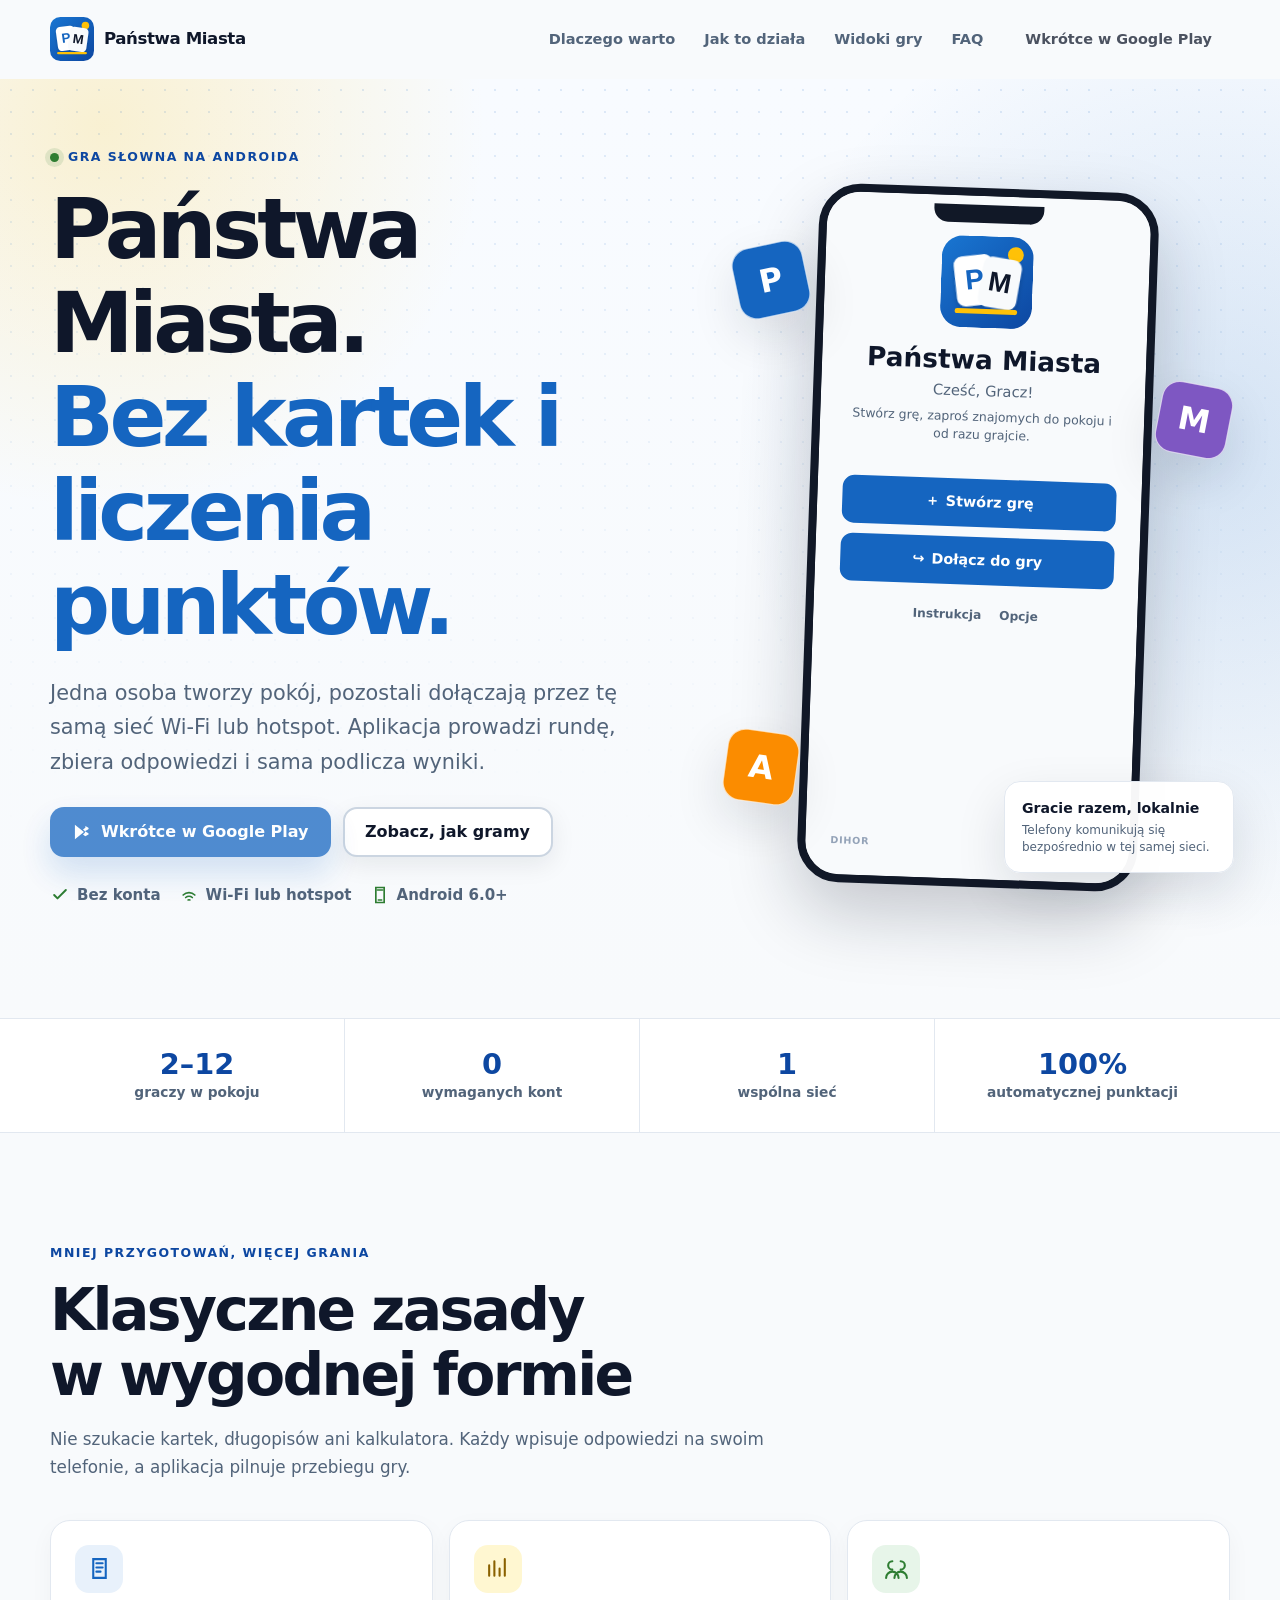
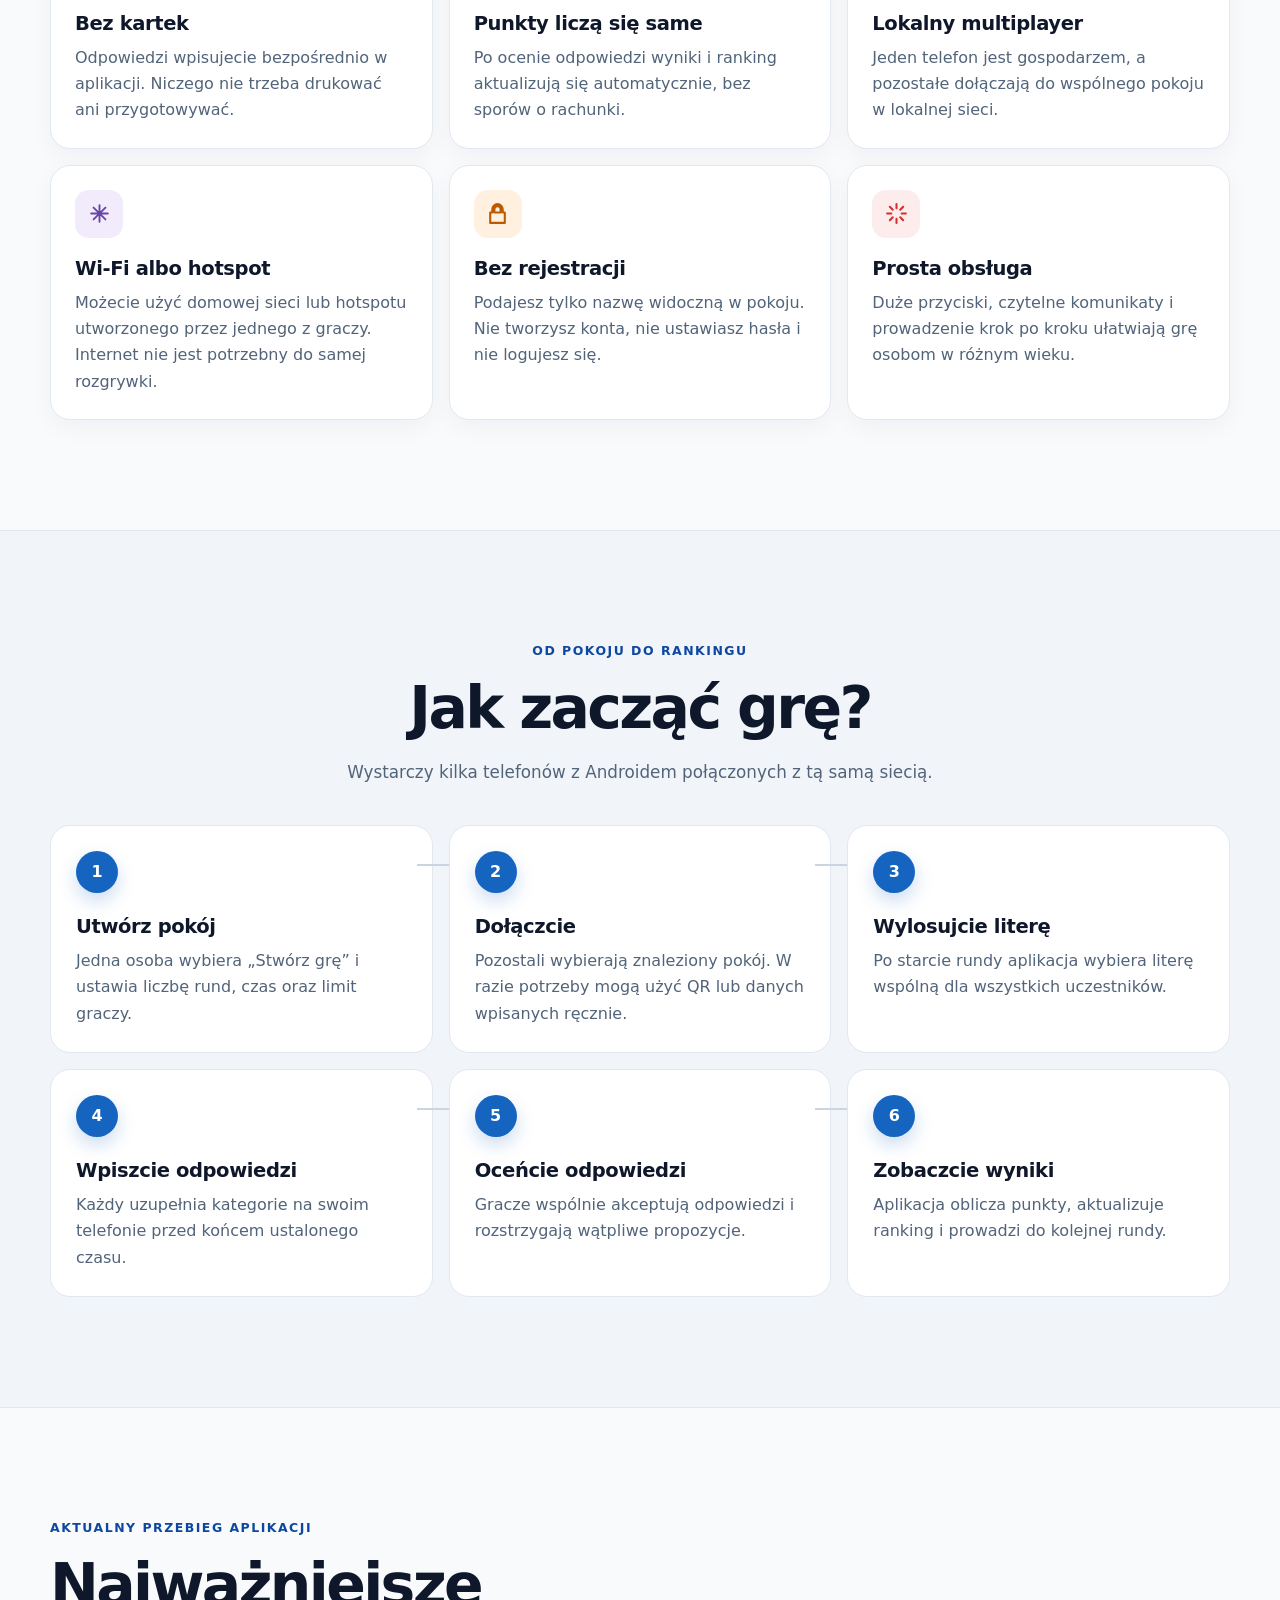
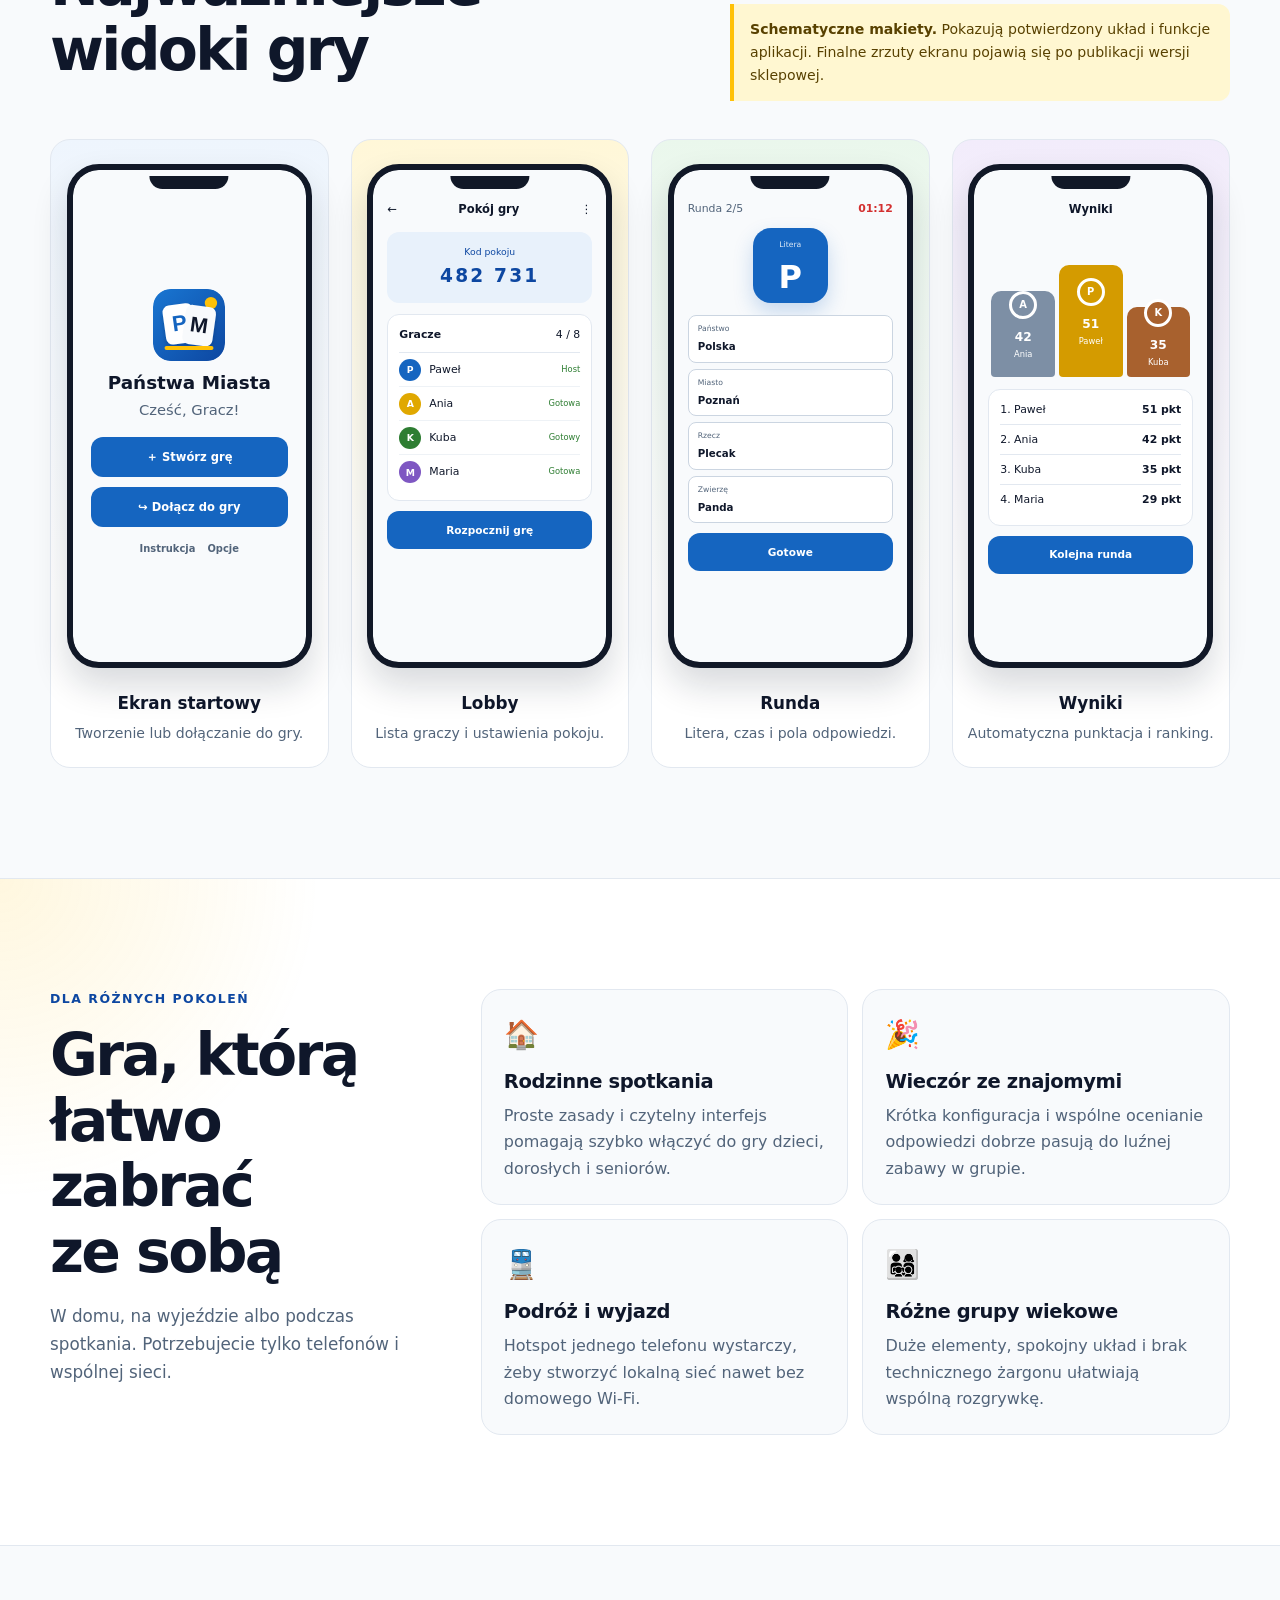
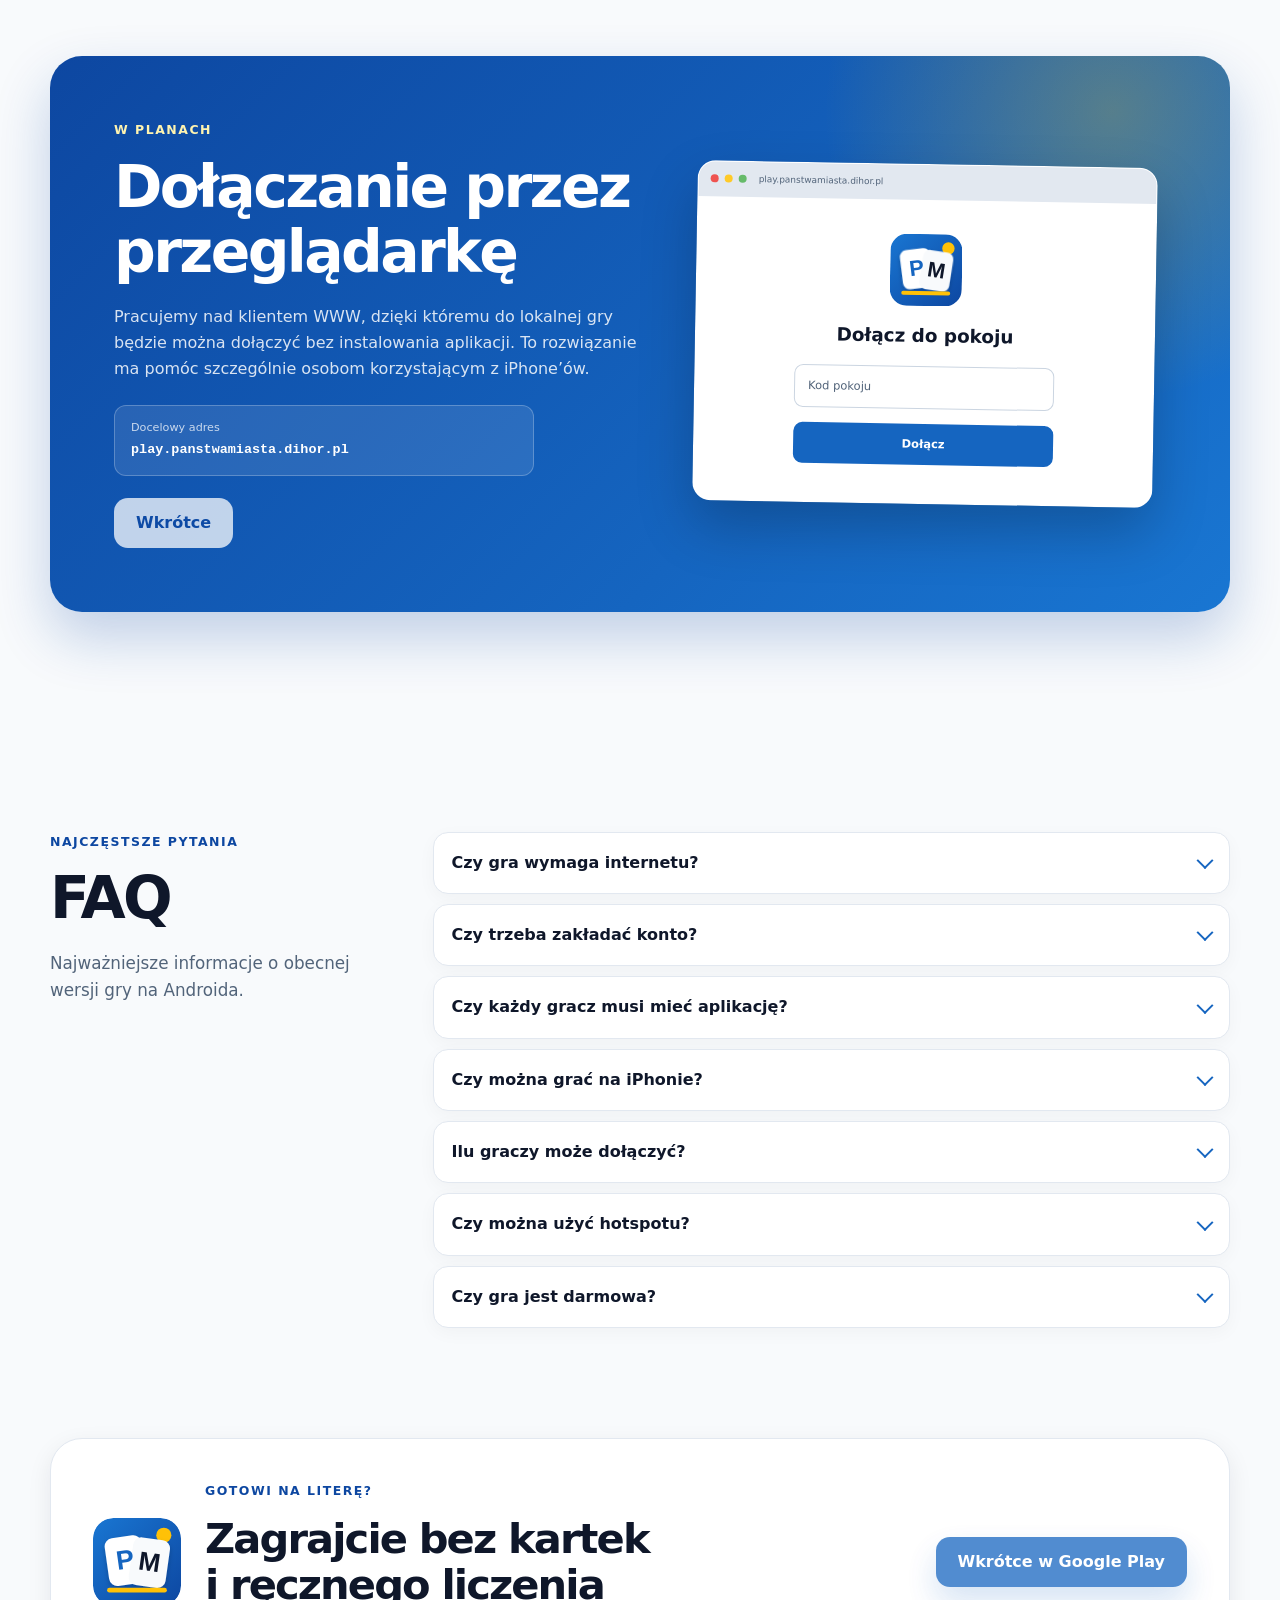
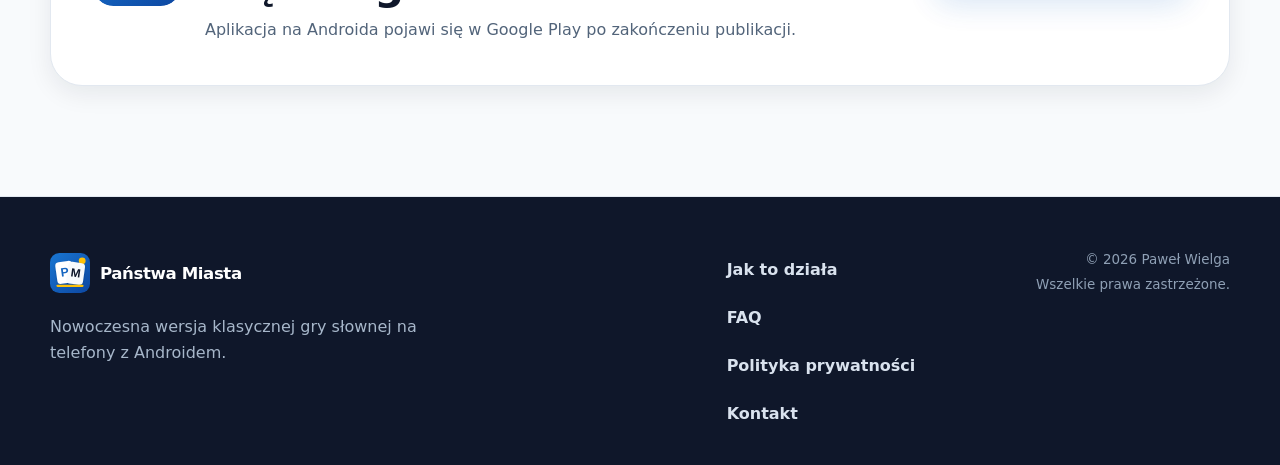
==== index.html @ ecda6fea "fix: keep standard GitHub Pages address" ====
<!doctype html>
<html lang="pl">
<head>
  <meta charset="utf-8">
  <meta name="viewport" content="width=device-width, initial-scale=1">
  <title>Państwa Miasta na Androida | Gra bez kartek</title>
  <meta name="description" content="Nowoczesna gra Państwa Miasta na Androida. Graj lokalnie przez Wi-Fi lub hotspot, bez konta, kartek i ręcznego liczenia punktów.">
  <meta name="theme-color" content="#1565c0">
  <meta name="color-scheme" content="light">
  <link rel="canonical" href="https://pawelwielga.github.io/panstwa-miasta-website/">
  <link rel="icon" href="assets/favicon.svg" type="image/svg+xml">
  <link rel="stylesheet" href="styles.css">

  <meta property="og:type" content="website">
  <meta property="og:locale" content="pl_PL">
  <meta property="og:site_name" content="Państwa Miasta">
  <meta property="og:title" content="Państwa Miasta bez kartek i liczenia punktów">
  <meta property="og:description" content="Lokalna gra wieloosobowa na Androida. Połączcie telefony przez Wi-Fi lub hotspot i grajcie bez konta.">
  <meta property="og:url" content="https://pawelwielga.github.io/panstwa-miasta-website/">
  <meta property="og:image" content="https://pawelwielga.github.io/panstwa-miasta-website/assets/og-image.svg">
  <meta property="og:image:width" content="1200">
  <meta property="og:image:height" content="630">
  <meta property="og:image:alt" content="Logo Państwa Miasta i hasło: bez kartek, bez liczenia punktów">

  <meta name="twitter:card" content="summary_large_image">
  <meta name="twitter:title" content="Państwa Miasta bez kartek i liczenia punktów">
  <meta name="twitter:description" content="Nowoczesna wersja klasycznej gry słownej na telefony z Androidem.">
  <meta name="twitter:image" content="https://pawelwielga.github.io/panstwa-miasta-website/assets/og-image.svg">

  <script type="application/ld+json">
  {
    "@context": "https://schema.org",
    "@type": "SoftwareApplication",
    "name": "Państwa Miasta",
    "description": "Gra słowna na Androida z lokalnym trybem wieloosobowym przez Wi-Fi lub hotspot.",
    "applicationCategory": "GameApplication",
    "operatingSystem": "Android 6.0 lub nowszy",
    "url": "https://pawelwielga.github.io/panstwa-miasta-website/",
    "author": {
      "@type": "Person",
      "name": "Paweł Wielga"
    }
  }
  </script>
  <script src="script.js" defer></script>
</head>
<body>
  <a class="skip-link" href="#main-content">Przejdź do treści</a>

  <header class="site-header" data-header>
    <div class="container header-inner">
      <a class="brand" href="#top" aria-label="Państwa Miasta, strona główna">
        <img src="assets/logo-mark.svg" width="44" height="44" alt="">
        <span>Państwa Miasta</span>
      </a>

      <button class="menu-button" type="button" aria-expanded="false" aria-controls="site-navigation" data-menu-button>
        <span class="visually-hidden">Otwórz menu</span>
        <svg viewBox="0 0 24 24" width="24" height="24" aria-hidden="true">
          <path d="M4 7h16M4 12h16M4 17h16" fill="none" stroke="currentColor" stroke-width="2" stroke-linecap="round"/>
        </svg>
      </button>

      <nav class="site-nav" id="site-navigation" aria-label="Główna nawigacja" data-navigation>
        <a href="#zalety">Dlaczego warto</a>
        <a href="#jak-to-dziala">Jak to działa</a>
        <a href="#widoki">Widoki gry</a>
        <a href="#faq">FAQ</a>
        <span class="button button--small button--disabled" aria-disabled="true" title="Karta aplikacji w Google Play nie jest jeszcze aktywna">
          Wkrótce w Google Play
        </span>
      </nav>
    </div>
  </header>

  <main id="main-content">
    <section class="hero" id="top" aria-labelledby="hero-title">
      <div class="container hero-grid">
        <div class="hero-copy">
          <p class="eyebrow">
            <span class="status-dot" aria-hidden="true"></span>
            Gra słowna na Androida
          </p>
          <h1 id="hero-title">Państwa Miasta.<br><span>Bez kartek i liczenia punktów.</span></h1>
          <p class="hero-lead">Jedna osoba tworzy pokój, pozostali dołączają przez tę samą sieć Wi-Fi lub hotspot. Aplikacja prowadzi rundę, zbiera odpowiedzi i sama podlicza wyniki.</p>
          <div class="hero-actions">
            <span class="button button--primary button--disabled" aria-disabled="true" title="Karta aplikacji w Google Play nie jest jeszcze aktywna">
              <svg viewBox="0 0 24 24" width="20" height="20" aria-hidden="true">
                <path d="M3.5 3.2v17.6l10.8-8.8L3.5 3.2Zm12 9.8-2.3 1.9 2.8 2.3 3.2-1.8c1.1-.6 1.1-1.7 0-2.3l-3.7-2.1v2Zm.5-6.2-2.8 2.3 2.3 1.9 3.7-2.1c1.1-.6 1.1-1.7 0-2.3L16 4.8v2Z" fill="currentColor"/>
              </svg>
              Wkrótce w Google Play
            </span>
            <a class="button button--secondary" href="#jak-to-dziala">Zobacz, jak gramy</a>
          </div>
          <ul class="hero-facts" aria-label="Najważniejsze informacje">
            <li>
              <svg viewBox="0 0 24 24" width="20" height="20" aria-hidden="true"><path d="m5 12 4 4L19 6" fill="none" stroke="currentColor" stroke-width="2.4" stroke-linecap="round" stroke-linejoin="round"/></svg>
              Bez konta
            </li>
            <li>
              <svg viewBox="0 0 24 24" width="20" height="20" aria-hidden="true"><path d="M5 12a10 10 0 0 1 14 0M8 15a6 6 0 0 1 8 0m-5 3a2 2 0 0 1 2 0" fill="none" stroke="currentColor" stroke-width="2" stroke-linecap="round"/></svg>
              Wi-Fi lub hotspot
            </li>
            <li>
              <svg viewBox="0 0 24 24" width="20" height="20" aria-hidden="true"><path d="M7 3h10v18H7zM9 6h6M10 18h4" fill="none" stroke="currentColor" stroke-width="2" stroke-linecap="round"/></svg>
              Android 6.0+
            </li>
          </ul>
        </div>

        <div class="hero-visual" aria-label="Schematyczny podgląd ekranu startowego aplikacji">
          <div class="letter-tile letter-tile--one" aria-hidden="true">P</div>
          <div class="letter-tile letter-tile--two" aria-hidden="true">M</div>
          <div class="letter-tile letter-tile--three" aria-hidden="true">A</div>
          <div class="phone phone--hero">
            <div class="phone-speaker" aria-hidden="true"></div>
            <div class="phone-screen app-home-screen">
              <img class="app-logo" src="assets/logo-mark.svg" width="92" height="92" alt="">
              <p class="app-title">Państwa Miasta</p>
              <p class="app-greeting">Cześć, Gracz!</p>
              <p class="app-caption">Stwórz grę, zaproś znajomych do pokoju i od razu grajcie.</p>
              <div class="app-button app-button--primary">
                <span aria-hidden="true">＋</span> Stwórz grę
              </div>
              <div class="app-button app-button--primary">
                <span aria-hidden="true">↪</span> Dołącz do gry
              </div>
              <div class="app-links"><span>Instrukcja</span><span>Opcje</span></div>
              <div class="app-footer"><span>DIHOR</span><span>Android</span></div>
            </div>
          </div>
          <div class="visual-note">
            <strong>Gracie razem, lokalnie</strong>
            <span>Telefony komunikują się bezpośrednio w tej samej sieci.</span>
          </div>
        </div>
      </div>
    </section>

    <section class="trust-strip" aria-label="Najważniejsze cechy">
      <div class="container trust-grid">
        <div><strong>2–12</strong><span>graczy w pokoju</span></div>
        <div><strong>0</strong><span>wymaganych kont</span></div>
        <div><strong>1</strong><span>wspólna sieć</span></div>
        <div><strong>100%</strong><span>automatycznej punktacji</span></div>
      </div>
    </section>

    <section class="section" id="zalety" aria-labelledby="benefits-title">
      <div class="container">
        <div class="section-heading">
          <p class="eyebrow">Mniej przygotowań, więcej grania</p>
          <h2 id="benefits-title">Klasyczne zasady w wygodnej formie</h2>
          <p>Nie szukacie kartek, długopisów ani kalkulatora. Każdy wpisuje odpowiedzi na swoim telefonie, a aplikacja pilnuje przebiegu gry.</p>
        </div>

        <div class="benefits-grid">
          <article class="benefit-card">
            <span class="icon-box" aria-hidden="true">
              <svg viewBox="0 0 24 24"><path d="M6 3h12v18H6zM9 7h6M9 11h6M9 15h4" fill="none" stroke="currentColor" stroke-width="2" stroke-linecap="round"/></svg>
            </span>
            <h3>Bez kartek</h3>
            <p>Odpowiedzi wpisujecie bezpośrednio w aplikacji. Niczego nie trzeba drukować ani przygotowywać.</p>
          </article>
          <article class="benefit-card">
            <span class="icon-box icon-box--yellow" aria-hidden="true">
              <svg viewBox="0 0 24 24"><path d="M4 19V9m5 10V5m5 14v-7m5 7V3" fill="none" stroke="currentColor" stroke-width="2" stroke-linecap="round"/></svg>
            </span>
            <h3>Punkty liczą się same</h3>
            <p>Po ocenie odpowiedzi wyniki i ranking aktualizują się automatycznie, bez sporów o rachunki.</p>
          </article>
          <article class="benefit-card">
            <span class="icon-box icon-box--green" aria-hidden="true">
              <svg viewBox="0 0 24 24"><path d="M8 13a4 4 0 1 1 0-8m8 8a4 4 0 1 0 0-8M2 21a6 6 0 0 1 12 0m-4 0a6 6 0 0 1 12 0" fill="none" stroke="currentColor" stroke-width="2" stroke-linecap="round"/></svg>
            </span>
            <h3>Lokalny multiplayer</h3>
            <p>Jeden telefon jest gospodarzem, a pozostałe dołączają do wspólnego pokoju w lokalnej sieci.</p>
          </article>
          <article class="benefit-card">
            <span class="icon-box icon-box--purple" aria-hidden="true">
              <svg viewBox="0 0 24 24"><path d="M4 12h16M12 4v16M6.3 6.3l11.4 11.4M17.7 6.3 6.3 17.7" fill="none" stroke="currentColor" stroke-width="1.8" stroke-linecap="round"/></svg>
            </span>
            <h3>Wi-Fi albo hotspot</h3>
            <p>Możecie użyć domowej sieci lub hotspotu utworzonego przez jednego z graczy. Internet nie jest potrzebny do samej rozgrywki.</p>
          </article>
          <article class="benefit-card">
            <span class="icon-box icon-box--orange" aria-hidden="true">
              <svg viewBox="0 0 24 24"><path d="M12 3a5 5 0 0 1 5 5v3h2v10H5V11h2V8a5 5 0 0 1 5-5Zm-3 8h6V8a3 3 0 0 0-6 0v3Z" fill="none" stroke="currentColor" stroke-width="2" stroke-linejoin="round"/></svg>
            </span>
            <h3>Bez rejestracji</h3>
            <p>Podajesz tylko nazwę widoczną w pokoju. Nie tworzysz konta, nie ustawiasz hasła i nie logujesz się.</p>
          </article>
          <article class="benefit-card">
            <span class="icon-box icon-box--red" aria-hidden="true">
              <svg viewBox="0 0 24 24"><path d="M12 3v4m0 10v4M3 12h4m10 0h4M5.6 5.6l2.8 2.8m7.2 7.2 2.8 2.8m0-12.8-2.8 2.8m-7.2 7.2-2.8 2.8" fill="none" stroke="currentColor" stroke-width="2" stroke-linecap="round"/></svg>
            </span>
            <h3>Prosta obsługa</h3>
            <p>Duże przyciski, czytelne komunikaty i prowadzenie krok po kroku ułatwiają grę osobom w różnym wieku.</p>
          </article>
        </div>
      </div>
    </section>

    <section class="section section--tinted" id="jak-to-dziala" aria-labelledby="steps-title">
      <div class="container">
        <div class="section-heading section-heading--center">
          <p class="eyebrow">Od pokoju do rankingu</p>
          <h2 id="steps-title">Jak zacząć grę?</h2>
          <p>Wystarczy kilka telefonów z Androidem połączonych z tą samą siecią.</p>
        </div>

        <ol class="steps-grid">
          <li class="step-card">
            <span class="step-number">1</span>
            <h3>Utwórz pokój</h3>
            <p>Jedna osoba wybiera „Stwórz grę” i ustawia liczbę rund, czas oraz limit graczy.</p>
          </li>
          <li class="step-card">
            <span class="step-number">2</span>
            <h3>Dołączcie</h3>
            <p>Pozostali wybierają znaleziony pokój. W razie potrzeby mogą użyć QR lub danych wpisanych ręcznie.</p>
          </li>
          <li class="step-card">
            <span class="step-number">3</span>
            <h3>Wylosujcie literę</h3>
            <p>Po starcie rundy aplikacja wybiera literę wspólną dla wszystkich uczestników.</p>
          </li>
          <li class="step-card">
            <span class="step-number">4</span>
            <h3>Wpiszcie odpowiedzi</h3>
            <p>Każdy uzupełnia kategorie na swoim telefonie przed końcem ustalonego czasu.</p>
          </li>
          <li class="step-card">
            <span class="step-number">5</span>
            <h3>Oceńcie odpowiedzi</h3>
            <p>Gracze wspólnie akceptują odpowiedzi i rozstrzygają wątpliwe propozycje.</p>
          </li>
          <li class="step-card">
            <span class="step-number">6</span>
            <h3>Zobaczcie wyniki</h3>
            <p>Aplikacja oblicza punkty, aktualizuje ranking i prowadzi do kolejnej rundy.</p>
          </li>
        </ol>
      </div>
    </section>

    <section class="section" id="widoki" aria-labelledby="screens-title">
      <div class="container">
        <div class="section-heading section-heading--split">
          <div>
            <p class="eyebrow">Aktualny przebieg aplikacji</p>
            <h2 id="screens-title">Najważniejsze widoki gry</h2>
          </div>
          <p class="mockup-disclaimer"><strong>Schematyczne makiety.</strong> Pokazują potwierdzony układ i funkcje aplikacji. Finalne zrzuty ekranu pojawią się po publikacji wersji sklepowej.</p>
        </div>

        <div class="screens-grid">
          <figure class="screen-card">
            <div class="phone phone--small">
              <div class="phone-speaker" aria-hidden="true"></div>
              <div class="phone-screen app-home-screen app-home-screen--small">
                <img class="app-logo" src="assets/logo-mark.svg" width="72" height="72" alt="">
                <p class="app-title">Państwa Miasta</p>
                <p class="app-greeting">Cześć, Gracz!</p>
                <div class="app-button app-button--primary">＋ Stwórz grę</div>
                <div class="app-button app-button--primary">↪ Dołącz do gry</div>
                <div class="app-links"><span>Instrukcja</span><span>Opcje</span></div>
              </div>
            </div>
            <figcaption><strong>Ekran startowy</strong><span>Tworzenie lub dołączanie do gry.</span></figcaption>
          </figure>

          <figure class="screen-card">
            <div class="phone phone--small">
              <div class="phone-speaker" aria-hidden="true"></div>
              <div class="phone-screen lobby-screen">
                <div class="mini-topbar"><span>←</span><strong>Pokój gry</strong><span>⋮</span></div>
                <div class="room-code"><span>Kod pokoju</span><strong>482 731</strong></div>
                <div class="mini-card">
                  <div class="mini-row"><strong>Gracze</strong><span>4 / 8</span></div>
                  <div class="player-row"><span class="avatar">P</span><span>Paweł</span><small>Host</small></div>
                  <div class="player-row"><span class="avatar avatar--yellow">A</span><span>Ania</span><small>Gotowa</small></div>
                  <div class="player-row"><span class="avatar avatar--green">K</span><span>Kuba</span><small>Gotowy</small></div>
                  <div class="player-row"><span class="avatar avatar--purple">M</span><span>Maria</span><small>Gotowa</small></div>
                </div>
                <div class="app-button app-button--primary">Rozpocznij grę</div>
              </div>
            </div>
            <figcaption><strong>Lobby</strong><span>Lista graczy i ustawienia pokoju.</span></figcaption>
          </figure>

          <figure class="screen-card">
            <div class="phone phone--small">
              <div class="phone-speaker" aria-hidden="true"></div>
              <div class="phone-screen round-screen">
                <div class="round-header"><span>Runda 2/5</span><strong>01:12</strong></div>
                <div class="round-letter"><span>Litera</span><strong>P</strong></div>
                <label class="answer-field"><span>Państwo</span><b>Polska</b></label>
                <label class="answer-field"><span>Miasto</span><b>Poznań</b></label>
                <label class="answer-field"><span>Rzecz</span><b>Plecak</b></label>
                <label class="answer-field"><span>Zwierzę</span><b>Panda</b></label>
                <div class="app-button app-button--primary">Gotowe</div>
              </div>
            </div>
            <figcaption><strong>Runda</strong><span>Litera, czas i pola odpowiedzi.</span></figcaption>
          </figure>

          <figure class="screen-card">
            <div class="phone phone--small">
              <div class="phone-speaker" aria-hidden="true"></div>
              <div class="phone-screen results-screen">
                <div class="mini-topbar"><span></span><strong>Wyniki</strong><span></span></div>
                <div class="podium">
                  <div class="podium-place podium-place--second"><span>A</span><b>42</b><small>Ania</small></div>
                  <div class="podium-place podium-place--first"><span>P</span><b>51</b><small>Paweł</small></div>
                  <div class="podium-place podium-place--third"><span>K</span><b>35</b><small>Kuba</small></div>
                </div>
                <div class="mini-card score-list">
                  <div><span>1. Paweł</span><b>51 pkt</b></div>
                  <div><span>2. Ania</span><b>42 pkt</b></div>
                  <div><span>3. Kuba</span><b>35 pkt</b></div>
                  <div><span>4. Maria</span><b>29 pkt</b></div>
                </div>
                <div class="app-button app-button--primary">Kolejna runda</div>
              </div>
            </div>
            <figcaption><strong>Wyniki</strong><span>Automatyczna punktacja i ranking.</span></figcaption>
          </figure>
        </div>
      </div>
    </section>

    <section class="section section--audience" aria-labelledby="audience-title">
      <div class="container audience-layout">
        <div class="section-heading">
          <p class="eyebrow">Dla różnych pokoleń</p>
          <h2 id="audience-title">Gra, którą łatwo zabrać ze sobą</h2>
          <p>W domu, na wyjeździe albo podczas spotkania. Potrzebujecie tylko telefonów i wspólnej sieci.</p>
        </div>
        <div class="audience-grid">
          <article><span aria-hidden="true">🏠</span><h3>Rodzinne spotkania</h3><p>Proste zasady i czytelny interfejs pomagają szybko włączyć do gry dzieci, dorosłych i seniorów.</p></article>
          <article><span aria-hidden="true">🎉</span><h3>Wieczór ze znajomymi</h3><p>Krótka konfiguracja i wspólne ocenianie odpowiedzi dobrze pasują do luźnej zabawy w grupie.</p></article>
          <article><span aria-hidden="true">🚆</span><h3>Podróż i wyjazd</h3><p>Hotspot jednego telefonu wystarczy, żeby stworzyć lokalną sieć nawet bez domowego Wi-Fi.</p></article>
          <article><span aria-hidden="true">👨‍👩‍👧‍👦</span><h3>Różne grupy wiekowe</h3><p>Duże elementy, spokojny układ i brak technicznego żargonu ułatwiają wspólną rozgrywkę.</p></article>
        </div>
      </div>
    </section>

    <section class="section browser-section" aria-labelledby="browser-title">
      <div class="container browser-card">
        <div class="browser-copy">
          <p class="eyebrow eyebrow--light">W planach</p>
          <h2 id="browser-title">Dołączanie przez przeglądarkę</h2>
          <p>Pracujemy nad klientem WWW, dzięki któremu do lokalnej gry będzie można dołączyć bez instalowania aplikacji. To rozwiązanie ma pomóc szczególnie osobom korzystającym z iPhone’ów.</p>
          <div class="coming-address">
            <span>Docelowy adres</span>
            <code>play.panstwamiasta.dihor.pl</code>
          </div>
          <span class="button button--light button--disabled" aria-disabled="true">Wkrótce</span>
        </div>
        <div class="browser-visual" aria-hidden="true">
          <div class="browser-window">
            <div class="browser-bar"><i></i><i></i><i></i><span>play.panstwamiasta.dihor.pl</span></div>
            <div class="browser-content">
              <img src="assets/logo-mark.svg" width="72" height="72" alt="">
              <strong>Dołącz do pokoju</strong>
              <div class="fake-input">Kod pokoju</div>
              <div class="fake-button">Dołącz</div>
            </div>
          </div>
        </div>
      </div>
    </section>

    <section class="section" id="faq" aria-labelledby="faq-title">
      <div class="container faq-layout">
        <div class="section-heading faq-heading">
          <p class="eyebrow">Najczęstsze pytania</p>
          <h2 id="faq-title">FAQ</h2>
          <p>Najważniejsze informacje o obecnej wersji gry na Androida.</p>
        </div>
        <div class="faq-list">
          <details>
            <summary>Czy gra wymaga internetu?</summary>
            <p>Nie do samej rozgrywki. Telefony komunikują się lokalnie przez tę samą sieć Wi-Fi albo hotspot. Aplikacja może korzystać z internetu do reklam lub pobrania ich konfiguracji, jeśli reklamy są włączone.</p>
          </details>
          <details>
            <summary>Czy trzeba zakładać konto?</summary>
            <p>Nie. Wystarczy podać nazwę gracza widoczną dla pozostałych osób w pokoju. Nie ma logowania ani rejestracji.</p>
          </details>
          <details>
            <summary>Czy każdy gracz musi mieć aplikację?</summary>
            <p>W obecnej wersji tak. Każdy uczestnik dołącza z własnego telefonu z Androidem. Dołączanie przez przeglądarkę jest dopiero w planach.</p>
          </details>
          <details>
            <summary>Czy można grać na iPhonie?</summary>
            <p>Obecnie nie. Nie ma natywnej aplikacji na iPhone’a. Planowany klient przeglądarkowy ma w przyszłości umożliwić takim graczom dołączanie do pokoju.</p>
          </details>
          <details>
            <summary>Ilu graczy może dołączyć?</summary>
            <p>Pokój może obsłużyć od 2 do 12 graczy. Domyślne ustawienie to maksymalnie 8 osób.</p>
          </details>
          <details>
            <summary>Czy można użyć hotspotu?</summary>
            <p>Tak. Jeden z graczy może udostępnić hotspot, a pozostałe telefony łączą się z nim jak ze zwykłą siecią Wi-Fi. Hotspot trzeba włączyć ręcznie w ustawieniach telefonu.</p>
          </details>
          <details>
            <summary>Czy gra jest darmowa?</summary>
            <p>Aplikacja nie ma jeszcze publicznej karty Google Play, dlatego cena nie jest obecnie potwierdzona. Informacja zostanie uzupełniona przy premierze.</p>
          </details>
        </div>
      </div>
    </section>

    <section class="final-cta" aria-labelledby="cta-title">
      <div class="container final-cta-inner">
        <img src="assets/logo-mark.svg" width="88" height="88" alt="">
        <div>
          <p class="eyebrow">Gotowi na literę?</p>
          <h2 id="cta-title">Zagrajcie bez kartek i ręcznego liczenia</h2>
          <p>Aplikacja na Androida pojawi się w Google Play po zakończeniu publikacji.</p>
        </div>
        <span class="button button--primary button--disabled" aria-disabled="true">Wkrótce w Google Play</span>
      </div>
    </section>
  </main>

  <footer class="site-footer">
    <div class="container footer-grid">
      <div class="footer-brand">
        <a class="brand brand--footer" href="#top">
          <img src="assets/logo-mark.svg" width="40" height="40" alt="">
          <span>Państwa Miasta</span>
        </a>
        <p>Nowoczesna wersja klasycznej gry słownej na telefony z Androidem.</p>
      </div>
      <nav aria-label="Linki w stopce">
        <a href="#jak-to-dziala">Jak to działa</a>
        <a href="#faq">FAQ</a>
        <a href="privacy-policy/">Polityka prywatności</a>
        <a href="https://github.com/PawelWielga" rel="me">Kontakt</a>
      </nav>
      <div class="footer-meta">
        <p>© <span data-current-year>2026</span> Paweł Wielga</p>
        <p>Wszelkie prawa zastrzeżone.</p>
      </div>
    </div>
  </footer>
</body>
</html>
---- styles.css ----
:root {
  --primary: #1565c0;
  --primary-dark: #0d47a1;
  --primary-soft: #e8f1fb;
  --accent: #ffc107;
  --accent-soft: #fff7d1;
  --success: #2e7d32;
  --warning: #fb8c00;
  --danger: #d32f2f;
  --purple: #7e57c2;
  --background: #f8fafc;
  --surface: #ffffff;
  --surface-muted: #f1f5f9;
  --text: #0f172a;
  --text-muted: #52647a;
  --border: #cbd5e1;
  --border-soft: #e2e8f0;
  --shadow-sm: 0 8px 24px rgba(15, 23, 42, 0.08);
  --shadow-md: 0 20px 50px rgba(15, 23, 42, 0.12);
  --shadow-primary: 0 16px 32px rgba(21, 101, 192, 0.24);
  --radius-sm: 12px;
  --radius-md: 20px;
  --radius-lg: 32px;
  --container: 1180px;
  --header-height: 72px;
}

*,
*::before,
*::after {
  box-sizing: border-box;
}

html {
  scroll-behavior: smooth;
  scroll-padding-top: calc(var(--header-height) + 24px);
}

body {
  margin: 0;
  min-width: 320px;
  overflow-x: hidden;
  background: var(--background);
  color: var(--text);
  font-family: Inter, ui-sans-serif, system-ui, -apple-system, BlinkMacSystemFont, "Segoe UI", sans-serif;
  font-size: 1rem;
  line-height: 1.65;
  text-rendering: optimizeLegibility;
  -webkit-font-smoothing: antialiased;
}

body.menu-open {
  overflow: hidden;
}

img,
svg {
  display: block;
  max-width: 100%;
}

button,
a,
summary {
  -webkit-tap-highlight-color: transparent;
}

a {
  color: inherit;
  text-decoration-thickness: 0.09em;
  text-underline-offset: 0.2em;
}

button,
input,
textarea,
select {
  font: inherit;
}

h1,
h2,
h3,
p {
  margin-top: 0;
}

h1,
h2,
h3 {
  line-height: 1.12;
  text-wrap: balance;
}

h1 {
  margin-bottom: 24px;
  font-size: clamp(2.55rem, 11vw, 5.25rem);
  letter-spacing: -0.055em;
}

h2 {
  margin-bottom: 18px;
  font-size: clamp(2rem, 7vw, 3.65rem);
  letter-spacing: -0.045em;
}

h3 {
  margin-bottom: 10px;
  font-size: 1.22rem;
  letter-spacing: -0.02em;
}

p {
  margin-bottom: 1rem;
}

[id] {
  scroll-margin-top: calc(var(--header-height) + 24px);
}

.container {
  width: min(100% - 32px, var(--container));
  margin-inline: auto;
}

.visually-hidden {
  position: absolute !important;
  width: 1px !important;
  height: 1px !important;
  padding: 0 !important;
  margin: -1px !important;
  overflow: hidden !important;
  clip: rect(0, 0, 0, 0) !important;
  white-space: nowrap !important;
  border: 0 !important;
}

.skip-link {
  position: fixed;
  z-index: 1000;
  top: 12px;
  left: 12px;
  padding: 12px 18px;
  border-radius: 10px;
  background: var(--text);
  color: #fff;
  font-weight: 750;
  transform: translateY(-160%);
  transition: transform 160ms ease;
}

.skip-link:focus {
  transform: translateY(0);
}

:focus-visible {
  outline: 3px solid var(--accent);
  outline-offset: 4px;
}

.site-header {
  position: sticky;
  z-index: 100;
  top: 0;
  min-height: var(--header-height);
  border-bottom: 1px solid transparent;
  background: rgba(248, 250, 252, 0.9);
  backdrop-filter: blur(16px);
  transition: border-color 180ms ease, box-shadow 180ms ease, background-color 180ms ease;
}

.site-header.is-scrolled {
  border-color: var(--border-soft);
  background: rgba(255, 255, 255, 0.96);
  box-shadow: 0 8px 24px rgba(15, 23, 42, 0.06);
}

.header-inner {
  position: relative;
  display: flex;
  min-height: var(--header-height);
  align-items: center;
  justify-content: space-between;
  gap: 20px;
}

.brand {
  display: inline-flex;
  min-height: 48px;
  align-items: center;
  gap: 10px;
  color: var(--text);
  font-size: 1.04rem;
  font-weight: 820;
  letter-spacing: -0.025em;
  text-decoration: none;
}

.brand img {
  flex: 0 0 auto;
}

.menu-button {
  display: inline-grid;
  width: 48px;
  height: 48px;
  place-items: center;
  border: 1px solid var(--border-soft);
  border-radius: 14px;
  background: var(--surface);
  color: var(--text);
  cursor: pointer;
}

.site-nav {
  position: absolute;
  top: calc(100% + 8px);
  right: 0;
  left: 0;
  display: none;
  max-height: calc(100vh - 96px);
  overflow-y: auto;
  padding: 14px;
  border: 1px solid var(--border-soft);
  border-radius: 18px;
  background: var(--surface);
  box-shadow: var(--shadow-md);
}

.site-nav.is-open {
  display: grid;
  gap: 4px;
}

.site-nav > a {
  display: flex;
  min-height: 48px;
  align-items: center;
  padding: 10px 14px;
  border-radius: 10px;
  color: var(--text-muted);
  font-weight: 700;
  text-decoration: none;
}

.site-nav > a:hover {
  background: var(--surface-muted);
  color: var(--primary-dark);
}

.site-nav .button {
  margin-top: 8px;
}

.button {
  display: inline-flex;
  min-height: 50px;
  align-items: center;
  justify-content: center;
  gap: 9px;
  padding: 12px 20px;
  border: 2px solid transparent;
  border-radius: 14px;
  font-weight: 780;
  line-height: 1.25;
  text-align: center;
  text-decoration: none;
  transition: transform 160ms ease, box-shadow 160ms ease, background-color 160ms ease, border-color 160ms ease;
}

.button:not(.button--disabled):hover {
  transform: translateY(-2px);
}

.button--small {
  min-height: 44px;
  padding: 10px 16px;
  font-size: 0.9rem;
}

.button--primary {
  background: var(--primary);
  color: #fff;
  box-shadow: var(--shadow-primary);
}

.button--secondary {
  border-color: var(--border);
  background: var(--surface);
  color: var(--text);
  box-shadow: var(--shadow-sm);
}

.button--secondary:hover {
  border-color: var(--primary);
  color: var(--primary-dark);
}

.button--light {
  background: #fff;
  color: var(--primary-dark);
}

.button--disabled {
  cursor: not-allowed;
  opacity: 0.74;
  user-select: none;
}

.eyebrow {
  display: flex;
  align-items: center;
  gap: 9px;
  margin-bottom: 14px;
  color: var(--primary-dark);
  font-size: 0.78rem;
  font-weight: 850;
  letter-spacing: 0.12em;
  text-transform: uppercase;
}

.eyebrow--light {
  color: #fff4b0;
}

.status-dot {
  width: 9px;
  height: 9px;
  border-radius: 50%;
  background: var(--success);
  box-shadow: 0 0 0 5px rgba(46, 125, 50, 0.12);
}

.hero {
  position: relative;
  overflow: hidden;
  padding: 48px 0 76px;
  background:
    radial-gradient(circle at 8% 5%, rgba(255, 193, 7, 0.18), transparent 24rem),
    radial-gradient(circle at 95% 40%, rgba(21, 101, 192, 0.16), transparent 30rem),
    linear-gradient(180deg, #f8fbff 0%, var(--background) 100%);
}

.hero::before {
  position: absolute;
  inset: 0;
  background-image: radial-gradient(rgba(21, 101, 192, 0.12) 1px, transparent 1px);
  background-size: 22px 22px;
  content: "";
  mask-image: linear-gradient(to bottom, black, transparent 80%);
  pointer-events: none;
}

.hero-grid {
  position: relative;
  z-index: 1;
  display: grid;
  align-items: center;
  gap: 52px;
}

.hero-copy h1 span {
  color: var(--primary);
}

.hero-lead {
  max-width: 650px;
  margin-bottom: 28px;
  color: var(--text-muted);
  font-size: clamp(1.08rem, 3.4vw, 1.3rem);
}

.hero-actions {
  display: grid;
  gap: 12px;
}

.hero-facts {
  display: flex;
  flex-wrap: wrap;
  gap: 10px 18px;
  padding: 0;
  margin: 26px 0 0;
  color: var(--text-muted);
  font-size: 0.94rem;
  font-weight: 700;
  list-style: none;
}

.hero-facts li {
  display: inline-flex;
  align-items: center;
  gap: 7px;
}

.hero-facts svg {
  color: var(--success);
}

.hero-visual {
  position: relative;
  display: grid;
  min-height: 650px;
  place-items: center;
}

.phone {
  position: relative;
  overflow: hidden;
  border: 8px solid #111827;
  border-radius: 42px;
  background: #111827;
  box-shadow: 0 30px 70px rgba(15, 23, 42, 0.22), 0 0 0 2px rgba(255, 255, 255, 0.5) inset;
}

.phone--hero {
  width: min(100%, 340px);
  aspect-ratio: 9 / 18.5;
  transform: rotate(2deg);
}

.phone-speaker {
  position: absolute;
  z-index: 5;
  top: 9px;
  left: 50%;
  width: 34%;
  height: 18px;
  border-radius: 0 0 14px 14px;
  background: #111827;
  transform: translateX(-50%);
}

.phone-screen {
  width: 100%;
  height: 100%;
  overflow: hidden;
  border-radius: 32px;
  background: var(--background);
}

.app-home-screen {
  display: flex;
  flex-direction: column;
  align-items: stretch;
  justify-content: center;
  padding: 40px 25px 26px;
  text-align: center;
}

.app-logo {
  margin: 0 auto 17px;
  border-radius: 18px;
}

.app-title {
  margin: 0 0 5px;
  color: var(--text);
  font-size: 1.65rem;
  font-weight: 850;
  line-height: 1.1;
}

.app-greeting {
  margin: 0 0 5px;
  color: var(--text-muted);
  font-size: 0.92rem;
}

.app-caption {
  margin: 0 auto 24px;
  color: var(--text-muted);
  font-size: 0.78rem;
  line-height: 1.45;
}

.app-button {
  display: flex;
  min-height: 48px;
  align-items: center;
  justify-content: center;
  gap: 7px;
  margin-top: 10px;
  padding: 10px 14px;
  border-radius: 12px;
  font-size: 0.9rem;
  font-weight: 800;
}

.app-button--primary {
  background: var(--primary);
  color: #fff;
}

.app-links {
  display: flex;
  justify-content: center;
  gap: 18px;
  margin-top: 20px;
  color: var(--text-muted);
  font-size: 0.76rem;
  font-weight: 700;
}

.app-footer {
  display: flex;
  justify-content: space-between;
  margin-top: auto;
  padding-top: 20px;
  color: #94a3b8;
  font-size: 0.6rem;
  font-weight: 750;
  letter-spacing: 0.08em;
}

.letter-tile {
  position: absolute;
  z-index: 2;
  display: grid;
  width: 72px;
  height: 72px;
  place-items: center;
  border: 1px solid rgba(255, 255, 255, 0.7);
  border-radius: 18px;
  color: #fff;
  font-size: 2rem;
  font-weight: 900;
  box-shadow: var(--shadow-md);
}

.letter-tile--one {
  top: 8%;
  left: 2%;
  background: var(--primary);
  transform: rotate(-12deg);
}

.letter-tile--two {
  top: 28%;
  right: 0;
  background: var(--purple);
  transform: rotate(11deg);
}

.letter-tile--three {
  bottom: 12%;
  left: 0;
  background: var(--warning);
  transform: rotate(8deg);
}

.visual-note {
  position: absolute;
  z-index: 3;
  right: -4px;
  bottom: 2%;
  display: grid;
  max-width: 230px;
  gap: 2px;
  padding: 15px 17px;
  border: 1px solid var(--border-soft);
  border-radius: 16px;
  background: rgba(255, 255, 255, 0.96);
  box-shadow: var(--shadow-md);
}

.visual-note strong {
  font-size: 0.88rem;
}

.visual-note span {
  color: var(--text-muted);
  font-size: 0.75rem;
  line-height: 1.45;
}

.trust-strip {
  border-block: 1px solid var(--border-soft);
  background: var(--surface);
}

.trust-grid {
  display: grid;
  grid-template-columns: repeat(2, minmax(0, 1fr));
}

.trust-grid div {
  display: grid;
  gap: 0;
  padding: 22px 14px;
  text-align: center;
}

.trust-grid div:nth-child(odd) {
  border-right: 1px solid var(--border-soft);
}

.trust-grid div:nth-child(-n + 2) {
  border-bottom: 1px solid var(--border-soft);
}

.trust-grid strong {
  color: var(--primary-dark);
  font-size: 1.55rem;
  line-height: 1.2;
}

.trust-grid span {
  color: var(--text-muted);
  font-size: 0.78rem;
  font-weight: 650;
}

.section {
  padding: 84px 0;
}

.section--tinted {
  border-block: 1px solid var(--border-soft);
  background: var(--surface-muted);
}

.section-heading {
  max-width: 720px;
  margin-bottom: 38px;
}

.section-heading > p:last-child {
  margin-bottom: 0;
  color: var(--text-muted);
  font-size: 1.05rem;
}

.section-heading--center {
  margin-right: auto;
  margin-left: auto;
  text-align: center;
}

.section-heading--center .eyebrow {
  justify-content: center;
}

.benefits-grid {
  display: grid;
  gap: 16px;
}

.benefit-card {
  padding: 24px;
  border: 1px solid var(--border-soft);
  border-radius: var(--radius-md);
  background: var(--surface);
  box-shadow: 0 8px 24px rgba(15, 23, 42, 0.04);
}

.benefit-card p {
  margin: 0;
  color: var(--text-muted);
}

.icon-box {
  display: grid;
  width: 48px;
  height: 48px;
  margin-bottom: 20px;
  place-items: center;
  border-radius: 14px;
  background: var(--primary-soft);
  color: var(--primary);
}

.icon-box svg {
  width: 25px;
  height: 25px;
}

.icon-box--yellow {
  background: var(--accent-soft);
  color: #8a6100;
}

.icon-box--green {
  background: #e7f5e9;
  color: var(--success);
}

.icon-box--purple {
  background: #f1ebfb;
  color: #6843aa;
}

.icon-box--orange {
  background: #fff0df;
  color: #b95b00;
}

.icon-box--red {
  background: #fdecec;
  color: var(--danger);
}

.steps-grid {
  display: grid;
  gap: 16px;
  padding: 0;
  margin: 0;
  counter-reset: none;
  list-style: none;
}

.step-card {
  position: relative;
  min-height: 205px;
  padding: 25px;
  border: 1px solid var(--border-soft);
  border-radius: var(--radius-md);
  background: var(--surface);
}

.step-card::after {
  position: absolute;
  top: 38px;
  right: -17px;
  z-index: 2;
  display: none;
  width: 32px;
  height: 2px;
  background: var(--border);
  content: "";
}

.step-card p {
  margin: 0;
  color: var(--text-muted);
}

.step-number {
  display: grid;
  width: 42px;
  height: 42px;
  margin-bottom: 23px;
  place-items: center;
  border-radius: 50%;
  background: var(--primary);
  color: #fff;
  font-weight: 850;
  box-shadow: 0 8px 18px rgba(21, 101, 192, 0.22);
}

.section-heading--split {
  max-width: none;
}

.mockup-disclaimer {
  max-width: 500px;
  padding: 14px 16px;
  border-left: 4px solid var(--accent);
  border-radius: 0 12px 12px 0;
  background: var(--accent-soft);
  color: #584100 !important;
  font-size: 0.88rem !important;
}

.screens-grid {
  display: grid;
  gap: 22px;
}

.screen-card {
  display: grid;
  gap: 22px;
  padding: 24px 18px 22px;
  margin: 0;
  border: 1px solid var(--border-soft);
  border-radius: var(--radius-md);
  background: linear-gradient(180deg, #eef5fd 0%, #ffffff 72%);
  text-align: center;
}

.screen-card:nth-child(2) {
  background: linear-gradient(180deg, #fff7d8 0%, #ffffff 72%);
}

.screen-card:nth-child(3) {
  background: linear-gradient(180deg, #eaf7ec 0%, #ffffff 72%);
}

.screen-card:nth-child(4) {
  background: linear-gradient(180deg, #f2ecfb 0%, #ffffff 72%);
}

.phone--small {
  width: min(100%, 245px);
  aspect-ratio: 9 / 18.5;
  margin-inline: auto;
  border-width: 6px;
  border-radius: 32px;
  box-shadow: 0 18px 35px rgba(15, 23, 42, 0.16);
}

.phone--small .phone-speaker {
  top: 6px;
  height: 13px;
}

.phone--small .phone-screen {
  border-radius: 25px;
}

.screen-card figcaption {
  display: grid;
  gap: 4px;
}

.screen-card figcaption strong {
  font-size: 1.05rem;
}

.screen-card figcaption span {
  color: var(--text-muted);
  font-size: 0.88rem;
}

.app-home-screen--small {
  padding: 34px 18px 20px;
}

.app-home-screen--small .app-logo {
  margin-bottom: 12px;
}

.app-home-screen--small .app-title {
  font-size: 1.15rem;
}

.app-home-screen--small .app-button {
  min-height: 40px;
  font-size: 0.72rem;
}

.app-home-screen--small .app-links {
  gap: 12px;
  margin-top: 14px;
  font-size: 0.62rem;
}

.lobby-screen,
.round-screen,
.results-screen {
  padding: 30px 14px 16px;
  font-size: 0.68rem;
}

.mini-topbar,
.round-header,
.mini-row {
  display: flex;
  align-items: center;
  justify-content: space-between;
}

.mini-topbar {
  margin-bottom: 13px;
  font-size: 0.72rem;
}

.room-code {
  display: grid;
  gap: 1px;
  padding: 12px;
  margin-bottom: 11px;
  border-radius: 12px;
  background: var(--primary-soft);
  color: var(--primary-dark);
}

.room-code span {
  font-size: 0.58rem;
}

.room-code strong {
  font-size: 1.16rem;
  letter-spacing: 0.12em;
}

.mini-card {
  padding: 11px;
  border: 1px solid var(--border-soft);
  border-radius: 12px;
  background: #fff;
  text-align: left;
}

.mini-row {
  padding-bottom: 8px;
  border-bottom: 1px solid var(--border-soft);
}

.player-row {
  display: grid;
  grid-template-columns: 24px 1fr auto;
  align-items: center;
  gap: 6px;
  min-height: 34px;
  border-bottom: 1px solid #eef2f6;
}

.player-row:last-child {
  border-bottom: 0;
}

.player-row small {
  color: var(--success);
  font-size: 0.52rem;
}

.avatar {
  display: grid;
  width: 22px;
  height: 22px;
  place-items: center;
  border-radius: 50%;
  background: var(--primary);
  color: #fff;
  font-size: 0.58rem;
  font-weight: 800;
}

.avatar--yellow { background: #e0a800; }
.avatar--green { background: var(--success); }
.avatar--purple { background: var(--purple); }

.lobby-screen .app-button,
.round-screen .app-button,
.results-screen .app-button {
  min-height: 38px;
  font-size: 0.66rem;
}

.round-header {
  margin-bottom: 10px;
  color: var(--text-muted);
}

.round-header strong {
  color: var(--danger);
}

.round-letter {
  display: grid;
  width: 75px;
  height: 75px;
  margin: 0 auto 12px;
  place-items: center;
  border-radius: 18px;
  background: var(--primary);
  color: #fff;
  box-shadow: 0 9px 20px rgba(21, 101, 192, 0.22);
}

.round-letter span {
  margin-bottom: -12px;
  font-size: 0.48rem;
  opacity: 0.85;
}

.round-letter strong {
  font-size: 2rem;
  line-height: 1;
}

.answer-field {
  display: grid;
  gap: 2px;
  padding: 7px 9px;
  margin-bottom: 6px;
  border: 1px solid var(--border);
  border-radius: 8px;
  background: #fff;
  text-align: left;
}

.answer-field span {
  color: var(--text-muted);
  font-size: 0.48rem;
}

.answer-field b {
  font-size: 0.64rem;
}

.podium {
  display: flex;
  min-height: 145px;
  align-items: end;
  justify-content: center;
  gap: 4px;
  margin: 8px 0 12px;
}

.podium-place {
  display: flex;
  width: 31%;
  flex-direction: column;
  align-items: center;
  justify-content: center;
  border-radius: 10px 10px 4px 4px;
  color: #fff;
}

.podium-place span {
  display: grid;
  width: 28px;
  height: 28px;
  margin-top: -16px;
  place-items: center;
  border: 3px solid #fff;
  border-radius: 50%;
  background: inherit;
  font-size: 0.62rem;
  font-weight: 800;
}

.podium-place b {
  margin-top: 8px;
  font-size: 0.76rem;
}

.podium-place small {
  font-size: 0.52rem;
}

.podium-place--first {
  height: 112px;
  background: #d49b00;
}

.podium-place--second {
  height: 86px;
  background: #7d8fa5;
}

.podium-place--third {
  height: 70px;
  background: #a8612e;
}

.score-list {
  display: grid;
  gap: 6px;
}

.score-list div {
  display: flex;
  justify-content: space-between;
  padding-bottom: 5px;
  border-bottom: 1px solid var(--border-soft);
}

.score-list div:last-child {
  border-bottom: 0;
}

.section--audience {
  border-block: 1px solid var(--border-soft);
  background:
    radial-gradient(circle at 0 0, rgba(255, 193, 7, 0.13), transparent 20rem),
    var(--surface);
}

.audience-layout {
  display: grid;
  gap: 10px;
}

.audience-grid {
  display: grid;
  gap: 14px;
}

.audience-grid article {
  padding: 22px;
  border: 1px solid var(--border-soft);
  border-radius: var(--radius-md);
  background: var(--background);
}

.audience-grid article > span {
  display: block;
  margin-bottom: 13px;
  font-size: 1.75rem;
}

.audience-grid p {
  margin: 0;
  color: var(--text-muted);
}

.browser-section {
  background: var(--background);
}

.browser-card {
  position: relative;
  display: grid;
  overflow: hidden;
  gap: 36px;
  padding: clamp(28px, 7vw, 64px);
  border-radius: var(--radius-lg);
  background:
    radial-gradient(circle at 90% 10%, rgba(255, 193, 7, 0.28), transparent 18rem),
    linear-gradient(135deg, #0d47a1, #1565c0 65%, #1976d2);
  color: #fff;
  box-shadow: 0 25px 55px rgba(13, 71, 161, 0.24);
}

.browser-copy {
  position: relative;
  z-index: 2;
}

.browser-copy h2 {
  max-width: 650px;
}

.browser-copy > p:not(.eyebrow) {
  max-width: 650px;
  color: rgba(255, 255, 255, 0.84);
}

.coming-address {
  display: grid;
  gap: 2px;
  max-width: 420px;
  padding: 13px 16px;
  margin: 22px 0;
  border: 1px solid rgba(255, 255, 255, 0.24);
  border-radius: 12px;
  background: rgba(255, 255, 255, 0.1);
}

.coming-address span {
  font-size: 0.7rem;
  opacity: 0.75;
}

.coming-address code {
  overflow-wrap: anywhere;
  color: #fff;
  font-family: ui-monospace, SFMono-Regular, Menlo, Consolas, monospace;
  font-size: 0.84rem;
  font-weight: 750;
}

.browser-visual {
  display: grid;
  place-items: center;
}

.browser-window {
  width: min(100%, 460px);
  overflow: hidden;
  border: 1px solid rgba(255, 255, 255, 0.4);
  border-radius: 18px;
  background: #fff;
  color: var(--text);
  box-shadow: 0 25px 55px rgba(0, 0, 0, 0.22);
  transform: rotate(1deg);
}

.browser-bar {
  display: flex;
  align-items: center;
  gap: 6px;
  padding: 10px 12px;
  background: #e2e8f0;
}

.browser-bar i {
  width: 8px;
  height: 8px;
  border-radius: 50%;
  background: #94a3b8;
}

.browser-bar i:first-child { background: #ef5350; }
.browser-bar i:nth-child(2) { background: #ffca28; }
.browser-bar i:nth-child(3) { background: #66bb6a; }

.browser-bar span {
  min-width: 0;
  overflow: hidden;
  margin-left: 6px;
  color: var(--text-muted);
  font-size: 0.56rem;
  text-overflow: ellipsis;
  white-space: nowrap;
}

.browser-content {
  display: grid;
  justify-items: center;
  gap: 15px;
  padding: 34px 24px 38px;
}

.browser-content strong {
  font-size: 1.15rem;
}

.fake-input,
.fake-button {
  width: min(100%, 260px);
  padding: 11px 13px;
  border-radius: 9px;
  font-size: 0.72rem;
}

.fake-input {
  border: 1px solid var(--border);
  color: var(--text-muted);
}

.fake-button {
  background: var(--primary);
  color: #fff;
  font-weight: 750;
  text-align: center;
}

.faq-layout {
  display: grid;
  gap: 10px;
}

.faq-heading {
  position: static;
}

.faq-list {
  display: grid;
  gap: 10px;
}

.faq-list details {
  border: 1px solid var(--border-soft);
  border-radius: 15px;
  background: var(--surface);
  box-shadow: 0 5px 18px rgba(15, 23, 42, 0.035);
}

.faq-list summary {
  position: relative;
  min-height: 58px;
  padding: 17px 52px 17px 18px;
  font-weight: 780;
  cursor: pointer;
  list-style: none;
}

.faq-list summary::-webkit-details-marker {
  display: none;
}

.faq-list summary::after {
  position: absolute;
  top: 50%;
  right: 18px;
  width: 12px;
  height: 12px;
  border-right: 2px solid var(--primary);
  border-bottom: 2px solid var(--primary);
  content: "";
  transform: translateY(-70%) rotate(45deg);
  transition: transform 160ms ease;
}

.faq-list details[open] summary::after {
  transform: translateY(-30%) rotate(225deg);
}

.faq-list details[open] summary {
  color: var(--primary-dark);
}

.faq-list details p {
  padding: 0 18px 18px;
  margin: 0;
  color: var(--text-muted);
}

.final-cta {
  padding: 0 0 84px;
}

.final-cta-inner {
  display: grid;
  align-items: center;
  gap: 24px;
  padding: clamp(25px, 5vw, 42px);
  border: 1px solid var(--border-soft);
  border-radius: var(--radius-lg);
  background: var(--surface);
  box-shadow: var(--shadow-sm);
}

.final-cta-inner img {
  border-radius: 20px;
}

.final-cta-inner h2 {
  margin-bottom: 8px;
  font-size: clamp(1.7rem, 5vw, 2.6rem);
}

.final-cta-inner p:last-child {
  margin: 0;
  color: var(--text-muted);
}

.site-footer {
  padding: 52px 0 30px;
  border-top: 1px solid var(--border-soft);
  background: #0f172a;
  color: #d9e2ee;
}

.footer-grid {
  display: grid;
  gap: 34px;
}

.brand--footer {
  color: #fff;
}

.footer-brand p {
  max-width: 430px;
  margin: 12px 0 0;
  color: #a7b7ca;
}

.site-footer nav {
  display: grid;
  gap: 6px;
}

.site-footer nav a {
  display: flex;
  min-height: 42px;
  align-items: center;
  width: fit-content;
  color: #d9e2ee;
  font-weight: 680;
  text-decoration: none;
}

.site-footer nav a:hover {
  color: #fff;
  text-decoration: underline;
}

.footer-meta {
  color: #8fa0b5;
  font-size: 0.84rem;
}

.footer-meta p {
  margin-bottom: 2px;
}

@media (min-width: 520px) {
  .hero-actions {
    display: flex;
    flex-wrap: wrap;
  }

  .hero-actions .button {
    min-width: 210px;
  }

  .benefits-grid,
  .audience-grid {
    grid-template-columns: repeat(2, minmax(0, 1fr));
  }

  .screens-grid {
    grid-template-columns: repeat(2, minmax(0, 1fr));
  }
}

@media (min-width: 720px) {
  :root {
    --header-height: 78px;
  }

  .container {
    width: min(100% - 48px, var(--container));
  }

  .hero {
    padding: 68px 0 90px;
  }

  .trust-grid {
    grid-template-columns: repeat(4, minmax(0, 1fr));
  }

  .trust-grid div,
  .trust-grid div:nth-child(odd),
  .trust-grid div:nth-child(-n + 2) {
    border-right: 1px solid var(--border-soft);
    border-bottom: 0;
  }

  .trust-grid div:last-child {
    border-right: 0;
  }

  .trust-grid div {
    padding-block: 28px;
  }

  .trust-grid strong {
    font-size: 1.8rem;
  }

  .trust-grid span {
    font-size: 0.86rem;
  }

  .section {
    padding: 110px 0;
  }

  .benefits-grid {
    grid-template-columns: repeat(3, minmax(0, 1fr));
  }

  .step-card {
    min-height: 220px;
  }

  .steps-grid {
    grid-template-columns: repeat(2, minmax(0, 1fr));
  }

  .section-heading--split {
    display: flex;
    align-items: end;
    justify-content: space-between;
    gap: 40px;
  }

  .section-heading--split > div {
    max-width: 600px;
  }

  .section-heading--split .mockup-disclaimer {
    margin-bottom: 0;
  }

  .browser-card {
    min-height: 500px;
  }

  .final-cta {
    padding-bottom: 110px;
  }

  .final-cta-inner {
    grid-template-columns: auto minmax(0, 1fr) auto;
  }

  .footer-grid {
    grid-template-columns: minmax(0, 1.4fr) minmax(150px, 0.6fr) auto;
    align-items: start;
  }

  .footer-meta {
    text-align: right;
  }
}

@media (min-width: 900px) {
  body.menu-open {
    overflow: auto;
  }

  .menu-button {
    display: none;
  }

  .site-nav,
  .site-nav.is-open {
    position: static;
    display: flex;
    max-height: none;
    align-items: center;
    gap: 3px;
    overflow: visible;
    padding: 0;
    border: 0;
    background: transparent;
    box-shadow: none;
  }

  .site-nav > a {
    min-height: 44px;
    padding: 8px 10px;
    font-size: 0.91rem;
  }

  .site-nav .button {
    margin: 0 0 0 8px;
  }

  .hero-grid {
    grid-template-columns: minmax(0, 1.1fr) minmax(390px, 0.9fr);
    gap: 58px;
  }

  .hero-visual {
    min-height: 680px;
  }

  .hero-copy {
    padding-bottom: 20px;
  }

  .steps-grid {
    grid-template-columns: repeat(3, minmax(0, 1fr));
  }

  .step-card:not(:nth-child(3n))::after {
    display: block;
  }

  .audience-layout {
    grid-template-columns: minmax(270px, 0.65fr) minmax(0, 1.35fr);
    align-items: start;
    gap: 70px;
  }

  .audience-layout .section-heading {
    position: sticky;
    top: calc(var(--header-height) + 30px);
    margin-bottom: 0;
  }

  .browser-card {
    grid-template-columns: minmax(0, 1.05fr) minmax(350px, 0.95fr);
    align-items: center;
  }

  .faq-layout {
    grid-template-columns: minmax(260px, 0.55fr) minmax(0, 1.45fr);
    align-items: start;
    gap: 80px;
  }

  .faq-heading {
    position: sticky;
    top: calc(var(--header-height) + 30px);
    margin-bottom: 0;
  }
}

@media (min-width: 1120px) {
  .site-nav > a {
    padding-inline: 13px;
  }

  .screens-grid {
    grid-template-columns: repeat(4, minmax(0, 1fr));
  }

  .screen-card {
    padding-inline: 12px;
  }
}

@media (max-width: 374px) {
  .container {
    width: min(100% - 24px, var(--container));
  }

  .brand span {
    max-width: 145px;
    line-height: 1.1;
  }

  h1 {
    font-size: 2.35rem;
  }

  .hero-visual {
    min-height: 570px;
  }

  .phone--hero {
    width: 286px;
  }

  .letter-tile {
    width: 58px;
    height: 58px;
    border-radius: 14px;
    font-size: 1.55rem;
  }

  .visual-note {
    max-width: 205px;
  }

  .trust-grid span {
    font-size: 0.7rem;
  }
}

@media (prefers-reduced-motion: reduce) {
  html {
    scroll-behavior: auto;
  }

  *,
  *::before,
  *::after {
    scroll-behavior: auto !important;
    transition-duration: 0.01ms !important;
    animation-duration: 0.01ms !important;
    animation-iteration-count: 1 !important;
  }
}

@media print {
  .site-header,
  .hero-actions,
  .final-cta,
  .site-footer,
  .letter-tile,
  .visual-note {
    display: none !important;
  }

  body {
    background: #fff;
    color: #000;
  }

  .section,
  .hero {
    padding: 24px 0;
  }
}
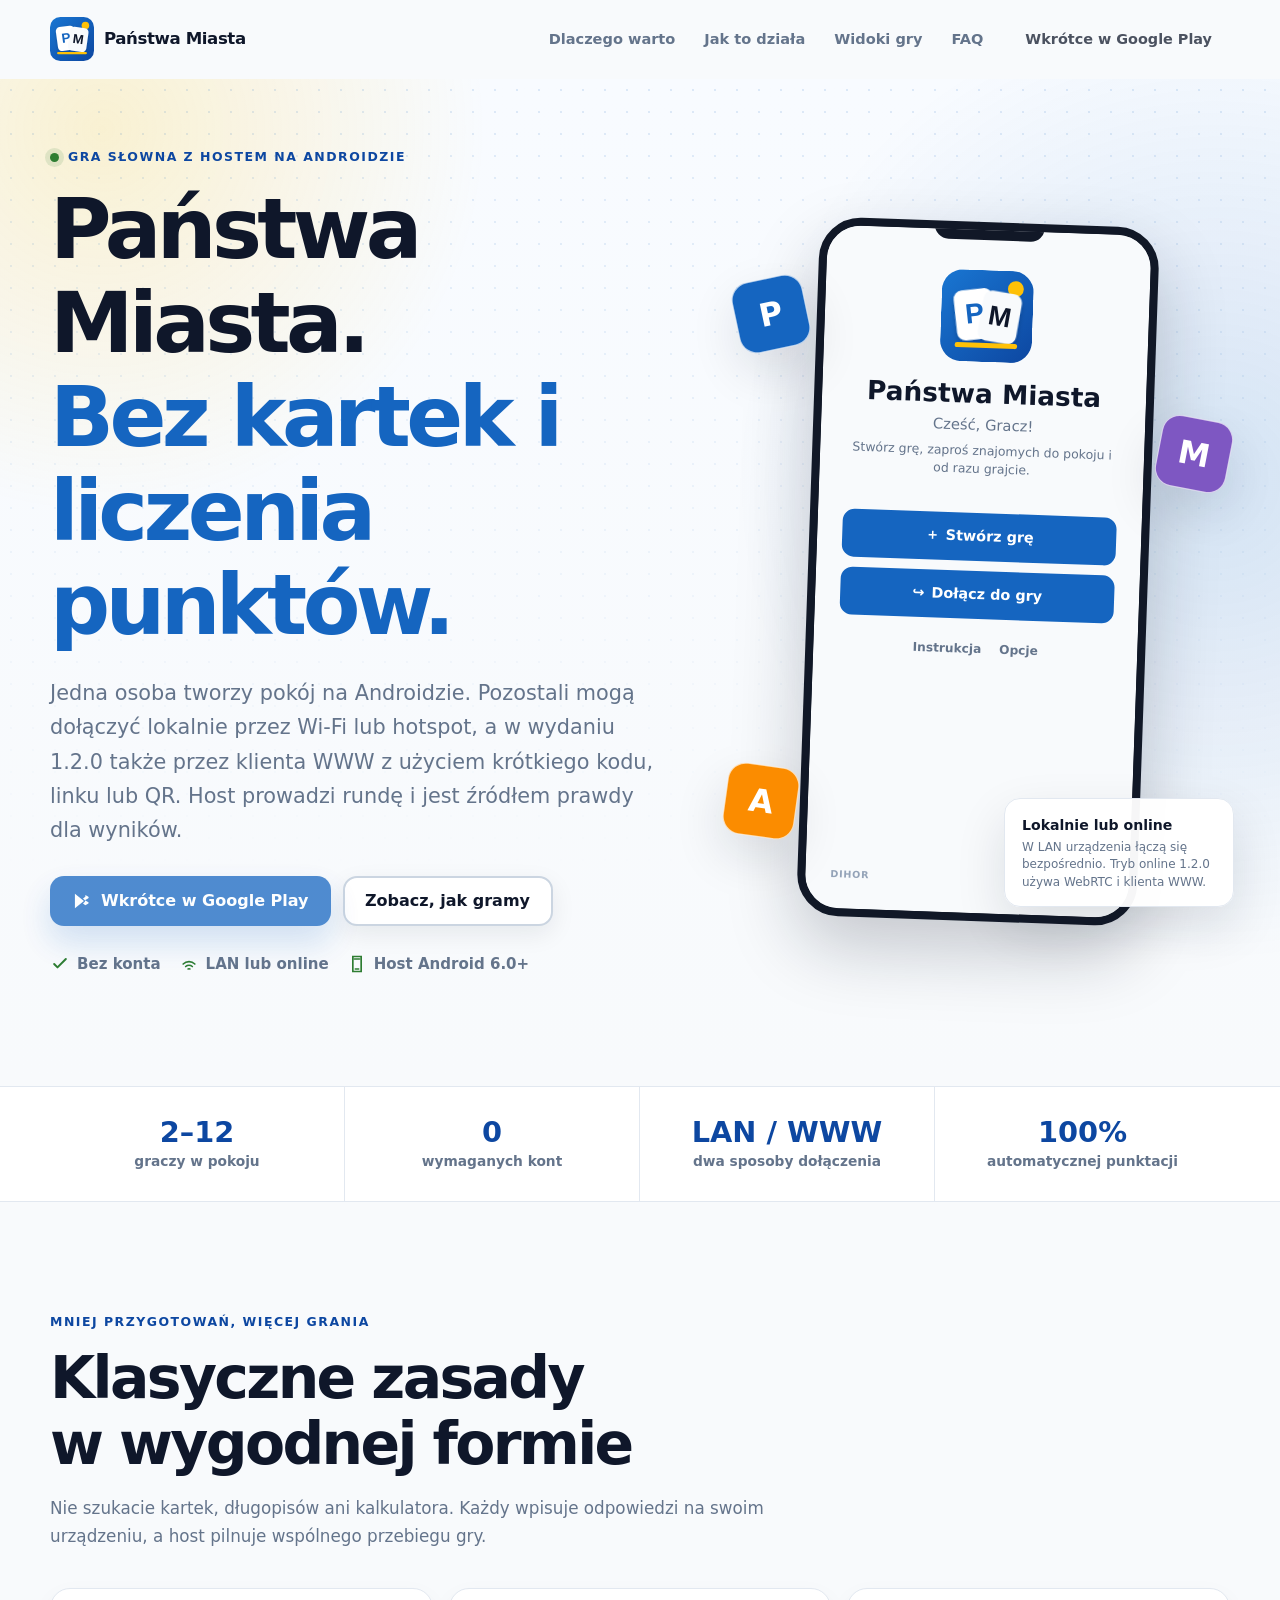
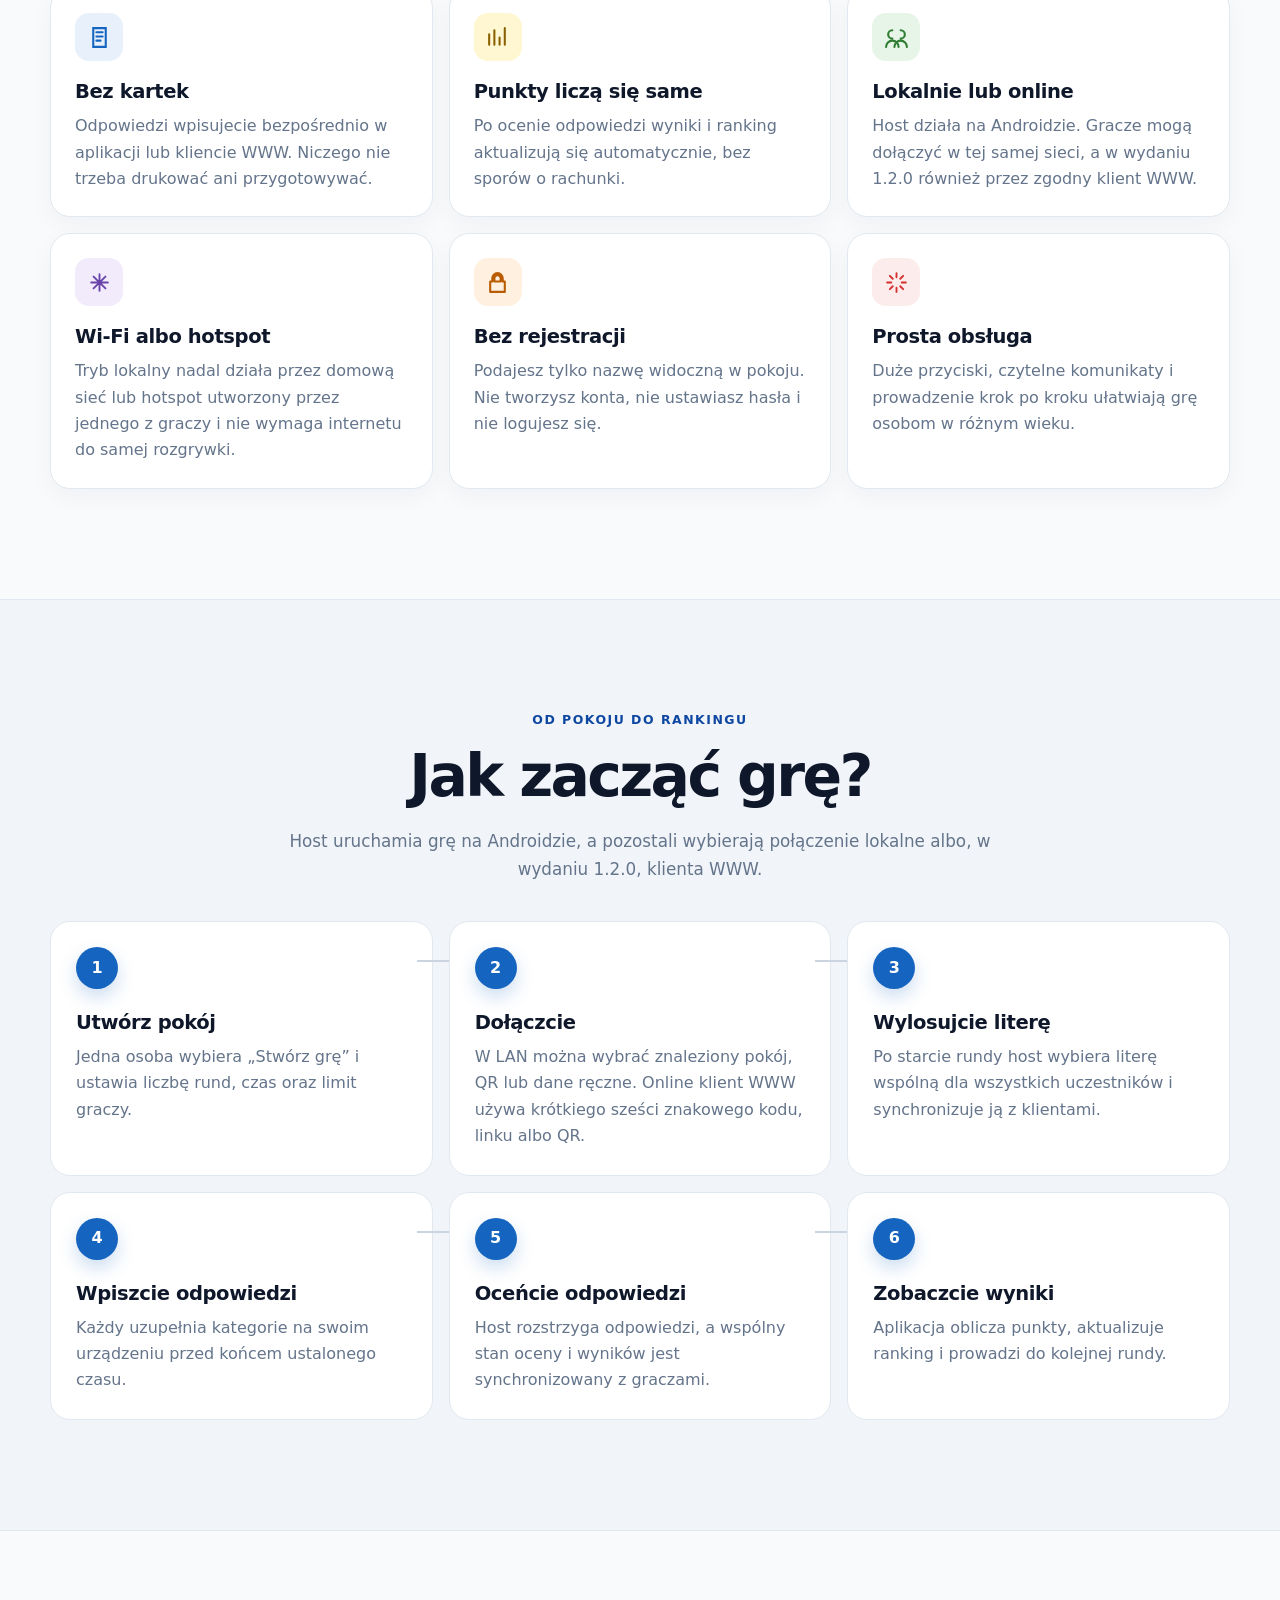
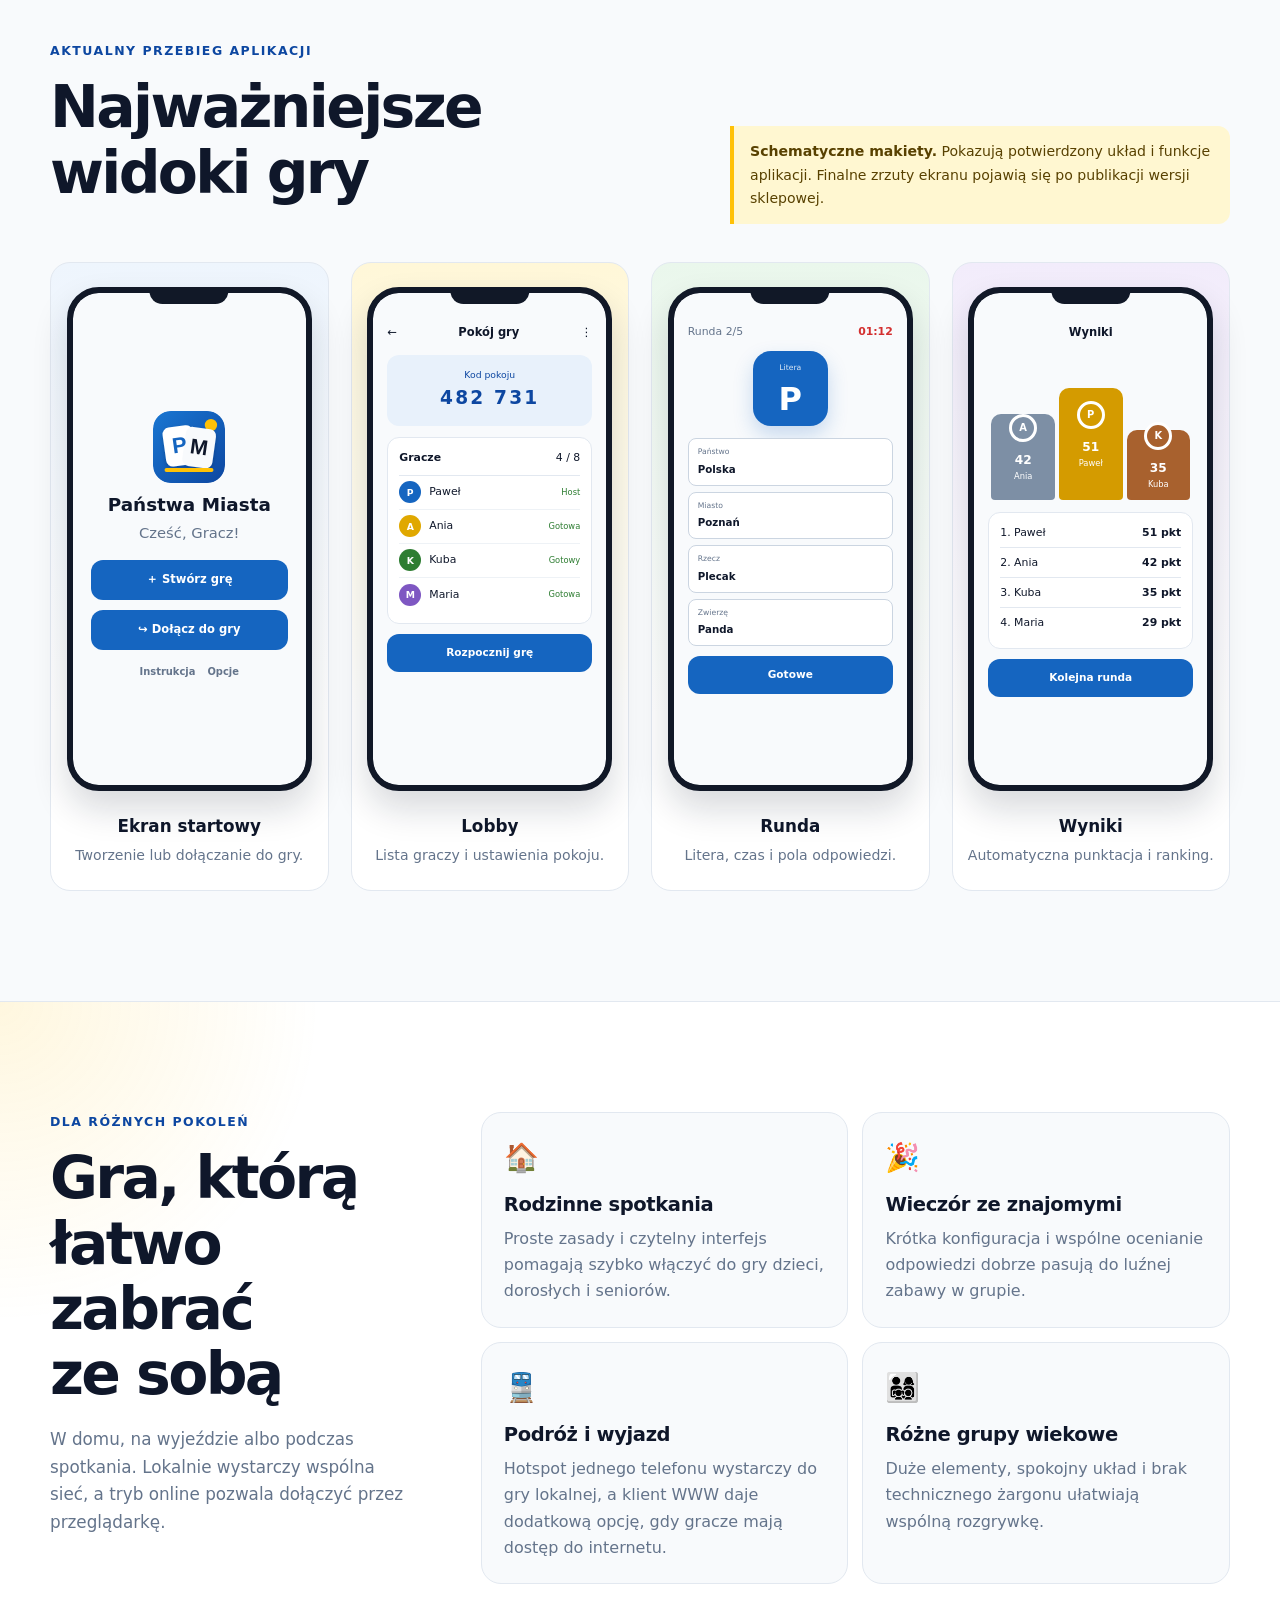
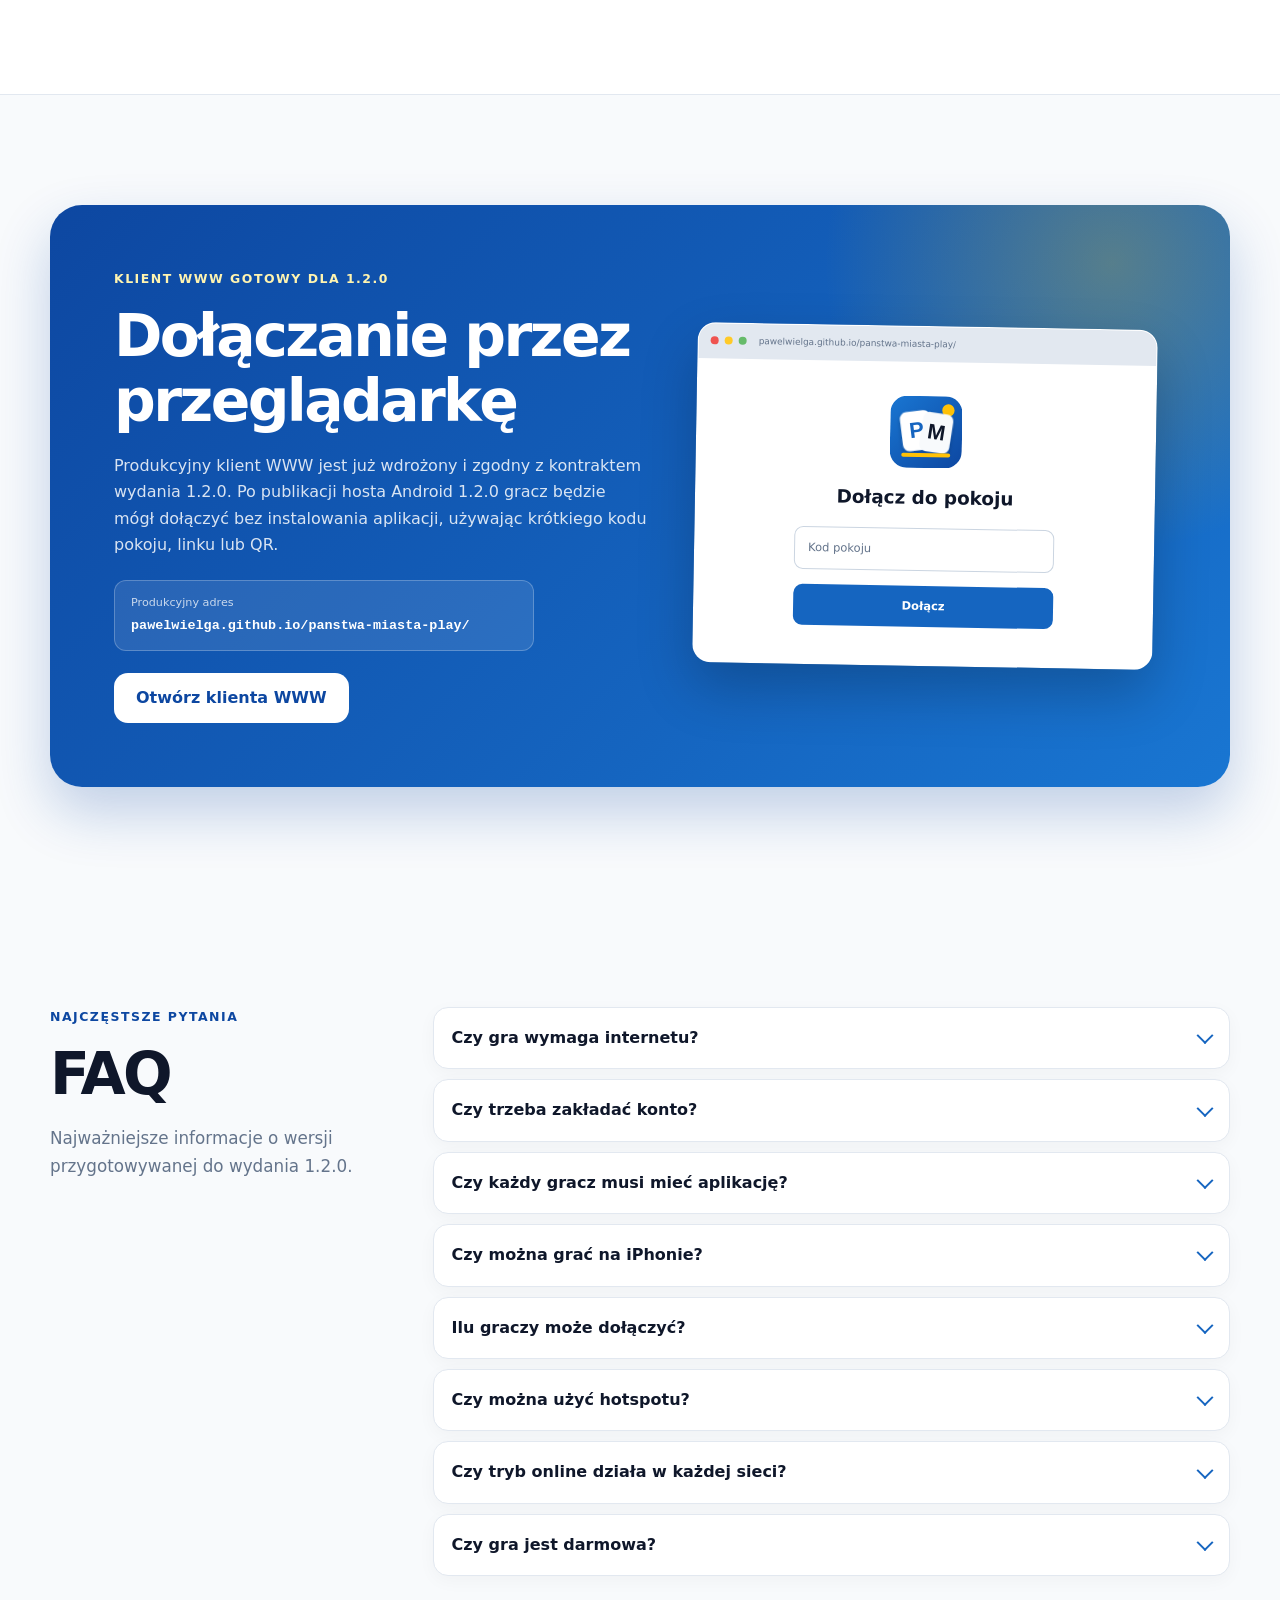
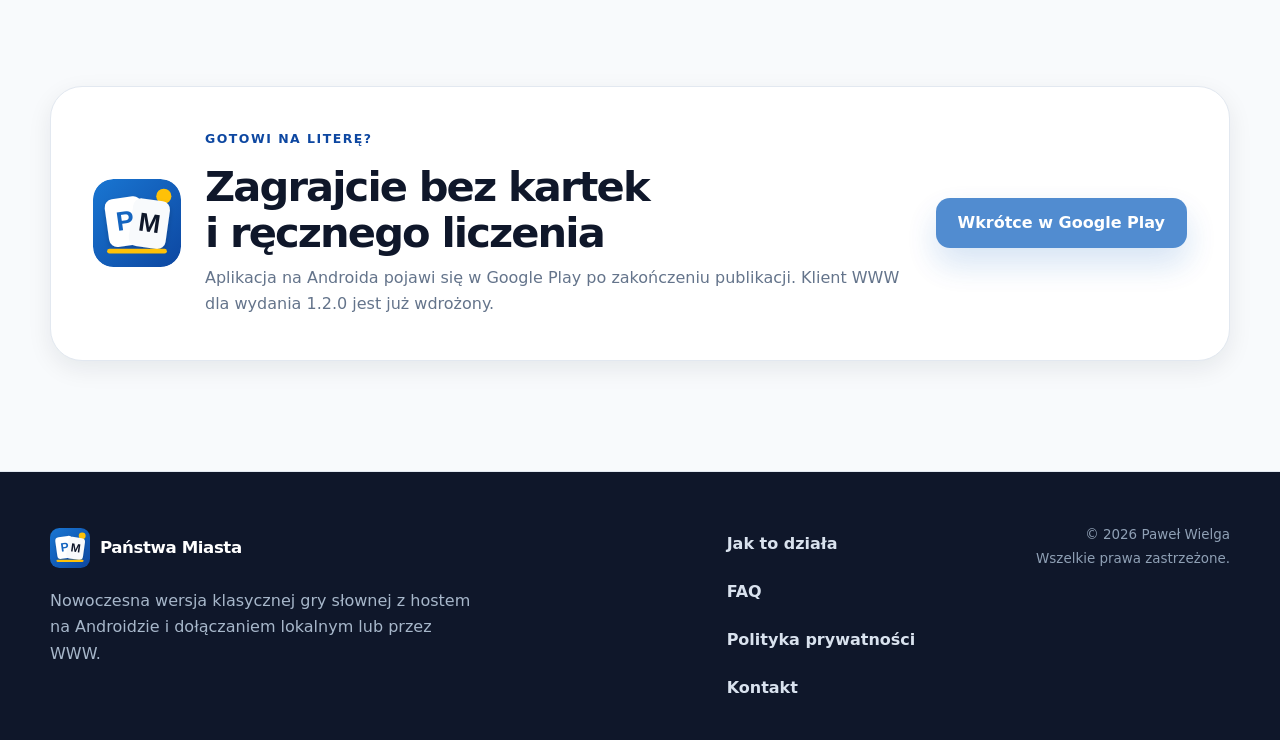
==== commit 1bcadfc1: "docs(site): describe online multiplayer release" ====
--- a/index.html
+++ b/index.html
@@ -3,8 +3,8 @@
 <head>
   <meta charset="utf-8">
   <meta name="viewport" content="width=device-width, initial-scale=1">
-  <title>Państwa Miasta na Androida | Gra bez kartek</title>
-  <meta name="description" content="Nowoczesna gra Państwa Miasta na Androida. Graj lokalnie przez Wi-Fi lub hotspot, bez konta, kartek i ręcznego liczenia punktów.">
+  <title>Państwa Miasta | Gra na Androida z dołączaniem przez WWW</title>
+  <meta name="description" content="Nowoczesna gra Państwa Miasta z hostem na Androidzie. Graj lokalnie przez Wi-Fi lub hotspot, a w wydaniu 1.2.0 zapraszaj też graczy przez klienta WWW.">
   <meta name="theme-color" content="#1565c0">
   <meta name="color-scheme" content="light">
   <link rel="canonical" href="https://pawelwielga.github.io/panstwa-miasta-website/">
@@ -15,7 +15,7 @@
   <meta property="og:locale" content="pl_PL">
   <meta property="og:site_name" content="Państwa Miasta">
   <meta property="og:title" content="Państwa Miasta bez kartek i liczenia punktów">
-  <meta property="og:description" content="Lokalna gra wieloosobowa na Androida. Połączcie telefony przez Wi-Fi lub hotspot i grajcie bez konta.">
+  <meta property="og:description" content="Gra wieloosobowa z hostem na Androidzie: lokalnie przez Wi-Fi lub hotspot oraz, od wydania 1.2.0, z dołączaniem przez klienta WWW.">
   <meta property="og:url" content="https://pawelwielga.github.io/panstwa-miasta-website/">
   <meta property="og:image" content="https://pawelwielga.github.io/panstwa-miasta-website/assets/og-image.svg">
   <meta property="og:image:width" content="1200">
@@ -24,7 +24,7 @@
 
   <meta name="twitter:card" content="summary_large_image">
   <meta name="twitter:title" content="Państwa Miasta bez kartek i liczenia punktów">
-  <meta name="twitter:description" content="Nowoczesna wersja klasycznej gry słownej na telefony z Androidem.">
+  <meta name="twitter:description" content="Gra słowna z hostem na Androidzie i dołączaniem lokalnym lub przez klienta WWW w wydaniu 1.2.0.">
   <meta name="twitter:image" content="https://pawelwielga.github.io/panstwa-miasta-website/assets/og-image.svg">
 
   <script type="application/ld+json">
@@ -32,7 +32,7 @@
     "@context": "https://schema.org",
     "@type": "SoftwareApplication",
     "name": "Państwa Miasta",
-    "description": "Gra słowna na Androida z lokalnym trybem wieloosobowym przez Wi-Fi lub hotspot.",
+    "description": "Gra słowna z hostem na Androidzie, lokalnym multiplayerem przez Wi-Fi lub hotspot i dołączaniem przez klienta WWW w wydaniu 1.2.0.",
     "applicationCategory": "GameApplication",
     "operatingSystem": "Android 6.0 lub nowszy",
     "url": "https://pawelwielga.github.io/panstwa-miasta-website/",
@@ -79,10 +79,10 @@
         <div class="hero-copy">
           <p class="eyebrow">
             <span class="status-dot" aria-hidden="true"></span>
-            Gra słowna na Androida
+            Gra słowna z hostem na Androidzie
           </p>
           <h1 id="hero-title">Państwa Miasta.<br><span>Bez kartek i liczenia punktów.</span></h1>
-          <p class="hero-lead">Jedna osoba tworzy pokój, pozostali dołączają przez tę samą sieć Wi-Fi lub hotspot. Aplikacja prowadzi rundę, zbiera odpowiedzi i sama podlicza wyniki.</p>
+          <p class="hero-lead">Jedna osoba tworzy pokój na Androidzie. Pozostali mogą dołączyć lokalnie przez Wi-Fi lub hotspot, a w wydaniu 1.2.0 także przez klienta WWW z użyciem krótkiego kodu, linku lub QR. Host prowadzi rundę i jest źródłem prawdy dla wyników.</p>
           <div class="hero-actions">
             <span class="button button--primary button--disabled" aria-disabled="true" title="Karta aplikacji w Google Play nie jest jeszcze aktywna">
               <svg viewBox="0 0 24 24" width="20" height="20" aria-hidden="true">
@@ -99,11 +99,11 @@
             </li>
             <li>
               <svg viewBox="0 0 24 24" width="20" height="20" aria-hidden="true"><path d="M5 12a10 10 0 0 1 14 0M8 15a6 6 0 0 1 8 0m-5 3a2 2 0 0 1 2 0" fill="none" stroke="currentColor" stroke-width="2" stroke-linecap="round"/></svg>
-              Wi-Fi lub hotspot
+              LAN lub online
             </li>
             <li>
               <svg viewBox="0 0 24 24" width="20" height="20" aria-hidden="true"><path d="M7 3h10v18H7zM9 6h6M10 18h4" fill="none" stroke="currentColor" stroke-width="2" stroke-linecap="round"/></svg>
-              Android 6.0+
+              Host Android 6.0+
             </li>
           </ul>
         </div>
@@ -130,8 +130,8 @@
             </div>
           </div>
           <div class="visual-note">
-            <strong>Gracie razem, lokalnie</strong>
-            <span>Telefony komunikują się bezpośrednio w tej samej sieci.</span>
+            <strong>Lokalnie lub online</strong>
+            <span>W LAN urządzenia łączą się bezpośrednio. Tryb online 1.2.0 używa WebRTC i klienta WWW.</span>
           </div>
         </div>
       </div>
@@ -141,7 +141,7 @@
       <div class="container trust-grid">
         <div><strong>2–12</strong><span>graczy w pokoju</span></div>
         <div><strong>0</strong><span>wymaganych kont</span></div>
-        <div><strong>1</strong><span>wspólna sieć</span></div>
+        <div><strong>LAN / WWW</strong><span>dwa sposoby dołączenia</span></div>
         <div><strong>100%</strong><span>automatycznej punktacji</span></div>
       </div>
     </section>
@@ -151,7 +151,7 @@
         <div class="section-heading">
           <p class="eyebrow">Mniej przygotowań, więcej grania</p>
           <h2 id="benefits-title">Klasyczne zasady w wygodnej formie</h2>
-          <p>Nie szukacie kartek, długopisów ani kalkulatora. Każdy wpisuje odpowiedzi na swoim telefonie, a aplikacja pilnuje przebiegu gry.</p>
+          <p>Nie szukacie kartek, długopisów ani kalkulatora. Każdy wpisuje odpowiedzi na swoim urządzeniu, a host pilnuje wspólnego przebiegu gry.</p>
         </div>
 
         <div class="benefits-grid">
@@ -160,7 +160,7 @@
               <svg viewBox="0 0 24 24"><path d="M6 3h12v18H6zM9 7h6M9 11h6M9 15h4" fill="none" stroke="currentColor" stroke-width="2" stroke-linecap="round"/></svg>
             </span>
             <h3>Bez kartek</h3>
-            <p>Odpowiedzi wpisujecie bezpośrednio w aplikacji. Niczego nie trzeba drukować ani przygotowywać.</p>
+            <p>Odpowiedzi wpisujecie bezpośrednio w aplikacji lub kliencie WWW. Niczego nie trzeba drukować ani przygotowywać.</p>
           </article>
           <article class="benefit-card">
             <span class="icon-box icon-box--yellow" aria-hidden="true">
@@ -173,15 +173,15 @@
             <span class="icon-box icon-box--green" aria-hidden="true">
               <svg viewBox="0 0 24 24"><path d="M8 13a4 4 0 1 1 0-8m8 8a4 4 0 1 0 0-8M2 21a6 6 0 0 1 12 0m-4 0a6 6 0 0 1 12 0" fill="none" stroke="currentColor" stroke-width="2" stroke-linecap="round"/></svg>
             </span>
-            <h3>Lokalny multiplayer</h3>
-            <p>Jeden telefon jest gospodarzem, a pozostałe dołączają do wspólnego pokoju w lokalnej sieci.</p>
+            <h3>Lokalnie lub online</h3>
+            <p>Host działa na Androidzie. Gracze mogą dołączyć w tej samej sieci, a w wydaniu 1.2.0 również przez zgodny klient WWW.</p>
           </article>
           <article class="benefit-card">
             <span class="icon-box icon-box--purple" aria-hidden="true">
               <svg viewBox="0 0 24 24"><path d="M4 12h16M12 4v16M6.3 6.3l11.4 11.4M17.7 6.3 6.3 17.7" fill="none" stroke="currentColor" stroke-width="1.8" stroke-linecap="round"/></svg>
             </span>
             <h3>Wi-Fi albo hotspot</h3>
-            <p>Możecie użyć domowej sieci lub hotspotu utworzonego przez jednego z graczy. Internet nie jest potrzebny do samej rozgrywki.</p>
+            <p>Tryb lokalny nadal działa przez domową sieć lub hotspot utworzony przez jednego z graczy i nie wymaga internetu do samej rozgrywki.</p>
           </article>
           <article class="benefit-card">
             <span class="icon-box icon-box--orange" aria-hidden="true">
@@ -192,7 +192,7 @@
           </article>
           <article class="benefit-card">
             <span class="icon-box icon-box--red" aria-hidden="true">
-              <svg viewBox="0 0 24 24"><path d="M12 3v4m0 10v4M3 12h4m10 0h4M5.6 5.6l2.8 2.8m7.2 7.2 2.8 2.8m0-12.8-2.8 2.8m-7.2 7.2-2.8 2.8" fill="none" stroke="currentColor" stroke-width="2" stroke-linecap="round"/></svg>
+              <svg viewBox="0 0 24 24"><path d="M12 3v4m0 10v4M3 12h4m10 0h4M5.6 5.6l2.8 2.8m7.2 7.2 2.8 2.8m0-12.8-2.8 2.8m-7.2 7.2-2.8 2.8" fill="none" stroke="currentColor" stroke-width="1.8" stroke-linecap="round"/></svg>
             </span>
             <h3>Prosta obsługa</h3>
             <p>Duże przyciski, czytelne komunikaty i prowadzenie krok po kroku ułatwiają grę osobom w różnym wieku.</p>
@@ -206,7 +206,7 @@
         <div class="section-heading section-heading--center">
           <p class="eyebrow">Od pokoju do rankingu</p>
           <h2 id="steps-title">Jak zacząć grę?</h2>
-          <p>Wystarczy kilka telefonów z Androidem połączonych z tą samą siecią.</p>
+          <p>Host uruchamia grę na Androidzie, a pozostali wybierają połączenie lokalne albo, w wydaniu 1.2.0, klienta WWW.</p>
         </div>
 
         <ol class="steps-grid">
@@ -218,22 +218,22 @@
           <li class="step-card">
             <span class="step-number">2</span>
             <h3>Dołączcie</h3>
-            <p>Pozostali wybierają znaleziony pokój. W razie potrzeby mogą użyć QR lub danych wpisanych ręcznie.</p>
+            <p>W LAN można wybrać znaleziony pokój, QR lub dane ręczne. Online klient WWW używa krótkiego sześci znakowego kodu, linku albo QR.</p>
           </li>
           <li class="step-card">
             <span class="step-number">3</span>
             <h3>Wylosujcie literę</h3>
-            <p>Po starcie rundy aplikacja wybiera literę wspólną dla wszystkich uczestników.</p>
+            <p>Po starcie rundy host wybiera literę wspólną dla wszystkich uczestników i synchronizuje ją z klientami.</p>
           </li>
           <li class="step-card">
             <span class="step-number">4</span>
             <h3>Wpiszcie odpowiedzi</h3>
-            <p>Każdy uzupełnia kategorie na swoim telefonie przed końcem ustalonego czasu.</p>
+            <p>Każdy uzupełnia kategorie na swoim urządzeniu przed końcem ustalonego czasu.</p>
           </li>
           <li class="step-card">
             <span class="step-number">5</span>
             <h3>Oceńcie odpowiedzi</h3>
-            <p>Gracze wspólnie akceptują odpowiedzi i rozstrzygają wątpliwe propozycje.</p>
+            <p>Host rozstrzyga odpowiedzi, a wspólny stan oceny i wyników jest synchronizowany z graczami.</p>
           </li>
           <li class="step-card">
             <span class="step-number">6</span>
@@ -335,12 +335,12 @@
         <div class="section-heading">
           <p class="eyebrow">Dla różnych pokoleń</p>
           <h2 id="audience-title">Gra, którą łatwo zabrać ze sobą</h2>
-          <p>W domu, na wyjeździe albo podczas spotkania. Potrzebujecie tylko telefonów i wspólnej sieci.</p>
+          <p>W domu, na wyjeździe albo podczas spotkania. Lokalnie wystarczy wspólna sieć, a tryb online pozwala dołączyć przez przeglądarkę.</p>
         </div>
         <div class="audience-grid">
           <article><span aria-hidden="true">🏠</span><h3>Rodzinne spotkania</h3><p>Proste zasady i czytelny interfejs pomagają szybko włączyć do gry dzieci, dorosłych i seniorów.</p></article>
           <article><span aria-hidden="true">🎉</span><h3>Wieczór ze znajomymi</h3><p>Krótka konfiguracja i wspólne ocenianie odpowiedzi dobrze pasują do luźnej zabawy w grupie.</p></article>
-          <article><span aria-hidden="true">🚆</span><h3>Podróż i wyjazd</h3><p>Hotspot jednego telefonu wystarczy, żeby stworzyć lokalną sieć nawet bez domowego Wi-Fi.</p></article>
+          <article><span aria-hidden="true">🚆</span><h3>Podróż i wyjazd</h3><p>Hotspot jednego telefonu wystarczy do gry lokalnej, a klient WWW daje dodatkową opcję, gdy gracze mają dostęp do internetu.</p></article>
           <article><span aria-hidden="true">👨‍👩‍👧‍👦</span><h3>Różne grupy wiekowe</h3><p>Duże elementy, spokojny układ i brak technicznego żargonu ułatwiają wspólną rozgrywkę.</p></article>
         </div>
       </div>
@@ -349,18 +349,18 @@
     <section class="section browser-section" aria-labelledby="browser-title">
       <div class="container browser-card">
         <div class="browser-copy">
-          <p class="eyebrow eyebrow--light">W planach</p>
+          <p class="eyebrow eyebrow--light">Klient WWW gotowy dla 1.2.0</p>
           <h2 id="browser-title">Dołączanie przez przeglądarkę</h2>
-          <p>Pracujemy nad klientem WWW, dzięki któremu do lokalnej gry będzie można dołączyć bez instalowania aplikacji. To rozwiązanie ma pomóc szczególnie osobom korzystającym z iPhone’ów.</p>
+          <p>Produkcyjny klient WWW jest już wdrożony i zgodny z kontraktem wydania 1.2.0. Po publikacji hosta Android 1.2.0 gracz będzie mógł dołączyć bez instalowania aplikacji, używając krótkiego kodu pokoju, linku lub QR.</p>
           <div class="coming-address">
-            <span>Docelowy adres</span>
-            <code>play.panstwamiasta.dihor.pl</code>
-          </div>
-          <span class="button button--light button--disabled" aria-disabled="true">Wkrótce</span>
+            <span>Produkcyjny adres</span>
+            <code>pawelwielga.github.io/panstwa-miasta-play/</code>
+          </div>
+          <a class="button button--light" href="https://pawelwielga.github.io/panstwa-miasta-play/">Otwórz klienta WWW</a>
         </div>
         <div class="browser-visual" aria-hidden="true">
           <div class="browser-window">
-            <div class="browser-bar"><i></i><i></i><i></i><span>play.panstwamiasta.dihor.pl</span></div>
+            <div class="browser-bar"><i></i><i></i><i></i><span>pawelwielga.github.io/panstwa-miasta-play/</span></div>
             <div class="browser-content">
               <img src="assets/logo-mark.svg" width="72" height="72" alt="">
               <strong>Dołącz do pokoju</strong>
@@ -377,12 +377,12 @@
         <div class="section-heading faq-heading">
           <p class="eyebrow">Najczęstsze pytania</p>
           <h2 id="faq-title">FAQ</h2>
-          <p>Najważniejsze informacje o obecnej wersji gry na Androida.</p>
+          <p>Najważniejsze informacje o wersji przygotowywanej do wydania 1.2.0.</p>
         </div>
         <div class="faq-list">
           <details>
             <summary>Czy gra wymaga internetu?</summary>
-            <p>Nie do samej rozgrywki. Telefony komunikują się lokalnie przez tę samą sieć Wi-Fi albo hotspot. Aplikacja może korzystać z internetu do reklam lub pobrania ich konfiguracji, jeśli reklamy są włączone.</p>
+            <p>Nie w trybie LAN/hotspot. Tryb online i dołączanie przez klienta WWW wymagają internetu do sygnalizacji PeerJS i zestawienia bezpośredniego połączenia WebRTC.</p>
           </details>
           <details>
             <summary>Czy trzeba zakładać konto?</summary>
@@ -390,11 +390,11 @@
           </details>
           <details>
             <summary>Czy każdy gracz musi mieć aplikację?</summary>
-            <p>W obecnej wersji tak. Każdy uczestnik dołącza z własnego telefonu z Androidem. Dołączanie przez przeglądarkę jest dopiero w planach.</p>
+            <p>Host korzysta z aplikacji Android. W wydaniu 1.2.0 pozostali gracze mogą dołączyć lokalnie z Androida albo przez zgodny klient WWW bez instalowania aplikacji.</p>
           </details>
           <details>
             <summary>Czy można grać na iPhonie?</summary>
-            <p>Obecnie nie. Nie ma natywnej aplikacji na iPhone’a. Planowany klient przeglądarkowy ma w przyszłości umożliwić takim graczom dołączanie do pokoju.</p>
+            <p>Nie ma natywnej aplikacji na iPhone’a. W wydaniu 1.2.0 dołączanie przez klienta WWW będzie dostępne w obsługiwanej przeglądarce; host nadal działa na Androidzie.</p>
           </details>
           <details>
             <summary>Ilu graczy może dołączyć?</summary>
@@ -403,6 +403,10 @@
           <details>
             <summary>Czy można użyć hotspotu?</summary>
             <p>Tak. Jeden z graczy może udostępnić hotspot, a pozostałe telefony łączą się z nim jak ze zwykłą siecią Wi-Fi. Hotspot trzeba włączyć ręcznie w ustawieniach telefonu.</p>
+          </details>
+          <details>
+            <summary>Czy tryb online działa w każdej sieci?</summary>
+            <p>Nie zawsze. Wydanie 1.2.0 korzysta z bezpośredniego WebRTC i nie używa własnego serwera TURN. W części restrykcyjnych sieci połączenie P2P może się nie zestawić; aplikacja powinna wtedy zakończyć próbę czytelnym błędem.</p>
           </details>
           <details>
             <summary>Czy gra jest darmowa?</summary>
@@ -418,7 +422,7 @@
         <div>
           <p class="eyebrow">Gotowi na literę?</p>
           <h2 id="cta-title">Zagrajcie bez kartek i ręcznego liczenia</h2>
-          <p>Aplikacja na Androida pojawi się w Google Play po zakończeniu publikacji.</p>
+          <p>Aplikacja na Androida pojawi się w Google Play po zakończeniu publikacji. Klient WWW dla wydania 1.2.0 jest już wdrożony.</p>
         </div>
         <span class="button button--primary button--disabled" aria-disabled="true">Wkrótce w Google Play</span>
       </div>
@@ -432,7 +436,7 @@
           <img src="assets/logo-mark.svg" width="40" height="40" alt="">
           <span>Państwa Miasta</span>
         </a>
-        <p>Nowoczesna wersja klasycznej gry słownej na telefony z Androidem.</p>
+        <p>Nowoczesna wersja klasycznej gry słownej z hostem na Androidzie i dołączaniem lokalnym lub przez WWW.</p>
       </div>
       <nav aria-label="Linki w stopce">
         <a href="#jak-to-dziala">Jak to działa</a>
@@ -447,4 +451,4 @@
     </div>
   </footer>
 </body>
-</html>
+</html>
--- a/styles.css
+++ b/styles.css
@@ -1,1656 +1,6 @@
-:root {
-  --primary: #1565c0;
-  --primary-dark: #0d47a1;
-  --primary-soft: #e8f1fb;
-  --accent: #ffc107;
-  --accent-soft: #fff7d1;
-  --success: #2e7d32;
-  --warning: #fb8c00;
-  --danger: #d32f2f;
-  --purple: #7e57c2;
-  --background: #f8fafc;
-  --surface: #ffffff;
-  --surface-muted: #f1f5f9;
-  --text: #0f172a;
-  --text-muted: #52647a;
-  --border: #cbd5e1;
-  --border-soft: #e2e8f0;
-  --shadow-sm: 0 8px 24px rgba(15, 23, 42, 0.08);
-  --shadow-md: 0 20px 50px rgba(15, 23, 42, 0.12);
-  --shadow-primary: 0 16px 32px rgba(21, 101, 192, 0.24);
-  --radius-sm: 12px;
-  --radius-md: 20px;
-  --radius-lg: 32px;
-  --container: 1180px;
-  --header-height: 72px;
-}
-
-*,
-*::before,
-*::after {
-  box-sizing: border-box;
-}
-
-html {
-  scroll-behavior: smooth;
-  scroll-padding-top: calc(var(--header-height) + 24px);
-}
-
-body {
-  margin: 0;
-  min-width: 320px;
-  overflow-x: hidden;
-  background: var(--background);
-  color: var(--text);
-  font-family: Inter, ui-sans-serif, system-ui, -apple-system, BlinkMacSystemFont, "Segoe UI", sans-serif;
-  font-size: 1rem;
-  line-height: 1.65;
-  text-rendering: optimizeLegibility;
-  -webkit-font-smoothing: antialiased;
-}
-
-body.menu-open {
-  overflow: hidden;
-}
-
-img,
-svg {
-  display: block;
-  max-width: 100%;
-}
-
-button,
-a,
-summary {
-  -webkit-tap-highlight-color: transparent;
-}
-
-a {
-  color: inherit;
-  text-decoration-thickness: 0.09em;
-  text-underline-offset: 0.2em;
-}
-
-button,
-input,
-textarea,
-select {
-  font: inherit;
-}
-
-h1,
-h2,
-h3,
-p {
-  margin-top: 0;
-}
-
-h1,
-h2,
-h3 {
-  line-height: 1.12;
-  text-wrap: balance;
-}
-
-h1 {
-  margin-bottom: 24px;
-  font-size: clamp(2.55rem, 11vw, 5.25rem);
-  letter-spacing: -0.055em;
-}
-
-h2 {
-  margin-bottom: 18px;
-  font-size: clamp(2rem, 7vw, 3.65rem);
-  letter-spacing: -0.045em;
-}
-
-h3 {
-  margin-bottom: 10px;
-  font-size: 1.22rem;
-  letter-spacing: -0.02em;
-}
-
-p {
-  margin-bottom: 1rem;
-}
-
-[id] {
-  scroll-margin-top: calc(var(--header-height) + 24px);
-}
-
-.container {
-  width: min(100% - 32px, var(--container));
-  margin-inline: auto;
-}
-
-.visually-hidden {
-  position: absolute !important;
-  width: 1px !important;
-  height: 1px !important;
-  padding: 0 !important;
-  margin: -1px !important;
-  overflow: hidden !important;
-  clip: rect(0, 0, 0, 0) !important;
-  white-space: nowrap !important;
-  border: 0 !important;
-}
-
-.skip-link {
-  position: fixed;
-  z-index: 1000;
-  top: 12px;
-  left: 12px;
-  padding: 12px 18px;
-  border-radius: 10px;
-  background: var(--text);
-  color: #fff;
-  font-weight: 750;
-  transform: translateY(-160%);
-  transition: transform 160ms ease;
-}
-
-.skip-link:focus {
-  transform: translateY(0);
-}
-
-:focus-visible {
-  outline: 3px solid var(--accent);
-  outline-offset: 4px;
-}
-
-.site-header {
-  position: sticky;
-  z-index: 100;
-  top: 0;
-  min-height: var(--header-height);
-  border-bottom: 1px solid transparent;
-  background: rgba(248, 250, 252, 0.9);
-  backdrop-filter: blur(16px);
-  transition: border-color 180ms ease, box-shadow 180ms ease, background-color 180ms ease;
-}
-
-.site-header.is-scrolled {
-  border-color: var(--border-soft);
-  background: rgba(255, 255, 255, 0.96);
-  box-shadow: 0 8px 24px rgba(15, 23, 42, 0.06);
-}
-
-.header-inner {
-  position: relative;
-  display: flex;
-  min-height: var(--header-height);
-  align-items: center;
-  justify-content: space-between;
-  gap: 20px;
-}
-
-.brand {
-  display: inline-flex;
-  min-height: 48px;
-  align-items: center;
-  gap: 10px;
-  color: var(--text);
-  font-size: 1.04rem;
-  font-weight: 820;
-  letter-spacing: -0.025em;
-  text-decoration: none;
-}
-
-.brand img {
-  flex: 0 0 auto;
-}
-
-.menu-button {
-  display: inline-grid;
-  width: 48px;
-  height: 48px;
-  place-items: center;
-  border: 1px solid var(--border-soft);
-  border-radius: 14px;
-  background: var(--surface);
-  color: var(--text);
-  cursor: pointer;
-}
-
-.site-nav {
-  position: absolute;
-  top: calc(100% + 8px);
-  right: 0;
-  left: 0;
-  display: none;
-  max-height: calc(100vh - 96px);
-  overflow-y: auto;
-  padding: 14px;
-  border: 1px solid var(--border-soft);
-  border-radius: 18px;
-  background: var(--surface);
-  box-shadow: var(--shadow-md);
-}
-
-.site-nav.is-open {
-  display: grid;
-  gap: 4px;
-}
-
-.site-nav > a {
-  display: flex;
-  min-height: 48px;
-  align-items: center;
-  padding: 10px 14px;
-  border-radius: 10px;
-  color: var(--text-muted);
-  font-weight: 700;
-  text-decoration: none;
-}
-
-.site-nav > a:hover {
-  background: var(--surface-muted);
-  color: var(--primary-dark);
-}
-
-.site-nav .button {
-  margin-top: 8px;
-}
-
-.button {
-  display: inline-flex;
-  min-height: 50px;
-  align-items: center;
-  justify-content: center;
-  gap: 9px;
-  padding: 12px 20px;
-  border: 2px solid transparent;
-  border-radius: 14px;
-  font-weight: 780;
-  line-height: 1.25;
-  text-align: center;
-  text-decoration: none;
-  transition: transform 160ms ease, box-shadow 160ms ease, background-color 160ms ease, border-color 160ms ease;
-}
-
-.button:not(.button--disabled):hover {
-  transform: translateY(-2px);
-}
-
-.button--small {
-  min-height: 44px;
-  padding: 10px 16px;
-  font-size: 0.9rem;
-}
-
-.button--primary {
-  background: var(--primary);
-  color: #fff;
-  box-shadow: var(--shadow-primary);
-}
-
-.button--secondary {
-  border-color: var(--border);
-  background: var(--surface);
-  color: var(--text);
-  box-shadow: var(--shadow-sm);
-}
-
-.button--secondary:hover {
-  border-color: var(--primary);
-  color: var(--primary-dark);
-}
-
-.button--light {
-  background: #fff;
-  color: var(--primary-dark);
-}
-
-.button--disabled {
-  cursor: not-allowed;
-  opacity: 0.74;
-  user-select: none;
-}
-
-.eyebrow {
-  display: flex;
-  align-items: center;
-  gap: 9px;
-  margin-bottom: 14px;
-  color: var(--primary-dark);
-  font-size: 0.78rem;
-  font-weight: 850;
-  letter-spacing: 0.12em;
-  text-transform: uppercase;
-}
-
-.eyebrow--light {
-  color: #fff4b0;
-}
-
-.status-dot {
-  width: 9px;
-  height: 9px;
-  border-radius: 50%;
-  background: var(--success);
-  box-shadow: 0 0 0 5px rgba(46, 125, 50, 0.12);
-}
-
-.hero {
-  position: relative;
-  overflow: hidden;
-  padding: 48px 0 76px;
-  background:
-    radial-gradient(circle at 8% 5%, rgba(255, 193, 7, 0.18), transparent 24rem),
-    radial-gradient(circle at 95% 40%, rgba(21, 101, 192, 0.16), transparent 30rem),
-    linear-gradient(180deg, #f8fbff 0%, var(--background) 100%);
-}
-
-.hero::before {
-  position: absolute;
-  inset: 0;
-  background-image: radial-gradient(rgba(21, 101, 192, 0.12) 1px, transparent 1px);
-  background-size: 22px 22px;
-  content: "";
-  mask-image: linear-gradient(to bottom, black, transparent 80%);
-  pointer-events: none;
-}
-
-.hero-grid {
-  position: relative;
-  z-index: 1;
-  display: grid;
-  align-items: center;
-  gap: 52px;
-}
-
-.hero-copy h1 span {
-  color: var(--primary);
-}
-
-.hero-lead {
-  max-width: 650px;
-  margin-bottom: 28px;
-  color: var(--text-muted);
-  font-size: clamp(1.08rem, 3.4vw, 1.3rem);
-}
-
-.hero-actions {
-  display: grid;
-  gap: 12px;
-}
-
-.hero-facts {
-  display: flex;
-  flex-wrap: wrap;
-  gap: 10px 18px;
-  padding: 0;
-  margin: 26px 0 0;
-  color: var(--text-muted);
-  font-size: 0.94rem;
-  font-weight: 700;
-  list-style: none;
-}
-
-.hero-facts li {
-  display: inline-flex;
-  align-items: center;
-  gap: 7px;
-}
-
-.hero-facts svg {
-  color: var(--success);
-}
-
-.hero-visual {
-  position: relative;
-  display: grid;
-  min-height: 650px;
-  place-items: center;
-}
-
-.phone {
-  position: relative;
-  overflow: hidden;
-  border: 8px solid #111827;
-  border-radius: 42px;
-  background: #111827;
-  box-shadow: 0 30px 70px rgba(15, 23, 42, 0.22), 0 0 0 2px rgba(255, 255, 255, 0.5) inset;
-}
-
-.phone--hero {
-  width: min(100%, 340px);
-  aspect-ratio: 9 / 18.5;
-  transform: rotate(2deg);
-}
+@import url("styles-base.css");
 
 .phone-speaker {
-  position: absolute;
-  z-index: 5;
-  top: 9px;
-  left: 50%;
-  width: 34%;
-  height: 18px;
-  border-radius: 0 0 14px 14px;
-  background: #111827;
-  transform: translateX(-50%);
+  top: 0;
+  transform: translate(-50%, -8px);
 }
-
-.phone-screen {
-  width: 100%;
-  height: 100%;
-  overflow: hidden;
-  border-radius: 32px;
-  background: var(--background);
-}
-
-.app-home-screen {
-  display: flex;
-  flex-direction: column;
-  align-items: stretch;
-  justify-content: center;
-  padding: 40px 25px 26px;
-  text-align: center;
-}
-
-.app-logo {
-  margin: 0 auto 17px;
-  border-radius: 18px;
-}
-
-.app-title {
-  margin: 0 0 5px;
-  color: var(--text);
-  font-size: 1.65rem;
-  font-weight: 850;
-  line-height: 1.1;
-}
-
-.app-greeting {
-  margin: 0 0 5px;
-  color: var(--text-muted);
-  font-size: 0.92rem;
-}
-
-.app-caption {
-  margin: 0 auto 24px;
-  color: var(--text-muted);
-  font-size: 0.78rem;
-  line-height: 1.45;
-}
-
-.app-button {
-  display: flex;
-  min-height: 48px;
-  align-items: center;
-  justify-content: center;
-  gap: 7px;
-  margin-top: 10px;
-  padding: 10px 14px;
-  border-radius: 12px;
-  font-size: 0.9rem;
-  font-weight: 800;
-}
-
-.app-button--primary {
-  background: var(--primary);
-  color: #fff;
-}
-
-.app-links {
-  display: flex;
-  justify-content: center;
-  gap: 18px;
-  margin-top: 20px;
-  color: var(--text-muted);
-  font-size: 0.76rem;
-  font-weight: 700;
-}
-
-.app-footer {
-  display: flex;
-  justify-content: space-between;
-  margin-top: auto;
-  padding-top: 20px;
-  color: #94a3b8;
-  font-size: 0.6rem;
-  font-weight: 750;
-  letter-spacing: 0.08em;
-}
-
-.letter-tile {
-  position: absolute;
-  z-index: 2;
-  display: grid;
-  width: 72px;
-  height: 72px;
-  place-items: center;
-  border: 1px solid rgba(255, 255, 255, 0.7);
-  border-radius: 18px;
-  color: #fff;
-  font-size: 2rem;
-  font-weight: 900;
-  box-shadow: var(--shadow-md);
-}
-
-.letter-tile--one {
-  top: 8%;
-  left: 2%;
-  background: var(--primary);
-  transform: rotate(-12deg);
-}
-
-.letter-tile--two {
-  top: 28%;
-  right: 0;
-  background: var(--purple);
-  transform: rotate(11deg);
-}
-
-.letter-tile--three {
-  bottom: 12%;
-  left: 0;
-  background: var(--warning);
-  transform: rotate(8deg);
-}
-
-.visual-note {
-  position: absolute;
-  z-index: 3;
-  right: -4px;
-  bottom: 2%;
-  display: grid;
-  max-width: 230px;
-  gap: 2px;
-  padding: 15px 17px;
-  border: 1px solid var(--border-soft);
-  border-radius: 16px;
-  background: rgba(255, 255, 255, 0.96);
-  box-shadow: var(--shadow-md);
-}
-
-.visual-note strong {
-  font-size: 0.88rem;
-}
-
-.visual-note span {
-  color: var(--text-muted);
-  font-size: 0.75rem;
-  line-height: 1.45;
-}
-
-.trust-strip {
-  border-block: 1px solid var(--border-soft);
-  background: var(--surface);
-}
-
-.trust-grid {
-  display: grid;
-  grid-template-columns: repeat(2, minmax(0, 1fr));
-}
-
-.trust-grid div {
-  display: grid;
-  gap: 0;
-  padding: 22px 14px;
-  text-align: center;
-}
-
-.trust-grid div:nth-child(odd) {
-  border-right: 1px solid var(--border-soft);
-}
-
-.trust-grid div:nth-child(-n + 2) {
-  border-bottom: 1px solid var(--border-soft);
-}
-
-.trust-grid strong {
-  color: var(--primary-dark);
-  font-size: 1.55rem;
-  line-height: 1.2;
-}
-
-.trust-grid span {
-  color: var(--text-muted);
-  font-size: 0.78rem;
-  font-weight: 650;
-}
-
-.section {
-  padding: 84px 0;
-}
-
-.section--tinted {
-  border-block: 1px solid var(--border-soft);
-  background: var(--surface-muted);
-}
-
-.section-heading {
-  max-width: 720px;
-  margin-bottom: 38px;
-}
-
-.section-heading > p:last-child {
-  margin-bottom: 0;
-  color: var(--text-muted);
-  font-size: 1.05rem;
-}
-
-.section-heading--center {
-  margin-right: auto;
-  margin-left: auto;
-  text-align: center;
-}
-
-.section-heading--center .eyebrow {
-  justify-content: center;
-}
-
-.benefits-grid {
-  display: grid;
-  gap: 16px;
-}
-
-.benefit-card {
-  padding: 24px;
-  border: 1px solid var(--border-soft);
-  border-radius: var(--radius-md);
-  background: var(--surface);
-  box-shadow: 0 8px 24px rgba(15, 23, 42, 0.04);
-}
-
-.benefit-card p {
-  margin: 0;
-  color: var(--text-muted);
-}
-
-.icon-box {
-  display: grid;
-  width: 48px;
-  height: 48px;
-  margin-bottom: 20px;
-  place-items: center;
-  border-radius: 14px;
-  background: var(--primary-soft);
-  color: var(--primary);
-}
-
-.icon-box svg {
-  width: 25px;
-  height: 25px;
-}
-
-.icon-box--yellow {
-  background: var(--accent-soft);
-  color: #8a6100;
-}
-
-.icon-box--green {
-  background: #e7f5e9;
-  color: var(--success);
-}
-
-.icon-box--purple {
-  background: #f1ebfb;
-  color: #6843aa;
-}
-
-.icon-box--orange {
-  background: #fff0df;
-  color: #b95b00;
-}
-
-.icon-box--red {
-  background: #fdecec;
-  color: var(--danger);
-}
-
-.steps-grid {
-  display: grid;
-  gap: 16px;
-  padding: 0;
-  margin: 0;
-  counter-reset: none;
-  list-style: none;
-}
-
-.step-card {
-  position: relative;
-  min-height: 205px;
-  padding: 25px;
-  border: 1px solid var(--border-soft);
-  border-radius: var(--radius-md);
-  background: var(--surface);
-}
-
-.step-card::after {
-  position: absolute;
-  top: 38px;
-  right: -17px;
-  z-index: 2;
-  display: none;
-  width: 32px;
-  height: 2px;
-  background: var(--border);
-  content: "";
-}
-
-.step-card p {
-  margin: 0;
-  color: var(--text-muted);
-}
-
-.step-number {
-  display: grid;
-  width: 42px;
-  height: 42px;
-  margin-bottom: 23px;
-  place-items: center;
-  border-radius: 50%;
-  background: var(--primary);
-  color: #fff;
-  font-weight: 850;
-  box-shadow: 0 8px 18px rgba(21, 101, 192, 0.22);
-}
-
-.section-heading--split {
-  max-width: none;
-}
-
-.mockup-disclaimer {
-  max-width: 500px;
-  padding: 14px 16px;
-  border-left: 4px solid var(--accent);
-  border-radius: 0 12px 12px 0;
-  background: var(--accent-soft);
-  color: #584100 !important;
-  font-size: 0.88rem !important;
-}
-
-.screens-grid {
-  display: grid;
-  gap: 22px;
-}
-
-.screen-card {
-  display: grid;
-  gap: 22px;
-  padding: 24px 18px 22px;
-  margin: 0;
-  border: 1px solid var(--border-soft);
-  border-radius: var(--radius-md);
-  background: linear-gradient(180deg, #eef5fd 0%, #ffffff 72%);
-  text-align: center;
-}
-
-.screen-card:nth-child(2) {
-  background: linear-gradient(180deg, #fff7d8 0%, #ffffff 72%);
-}
-
-.screen-card:nth-child(3) {
-  background: linear-gradient(180deg, #eaf7ec 0%, #ffffff 72%);
-}
-
-.screen-card:nth-child(4) {
-  background: linear-gradient(180deg, #f2ecfb 0%, #ffffff 72%);
-}
-
-.phone--small {
-  width: min(100%, 245px);
-  aspect-ratio: 9 / 18.5;
-  margin-inline: auto;
-  border-width: 6px;
-  border-radius: 32px;
-  box-shadow: 0 18px 35px rgba(15, 23, 42, 0.16);
-}
-
-.phone--small .phone-speaker {
-  top: 6px;
-  height: 13px;
-}
-
-.phone--small .phone-screen {
-  border-radius: 25px;
-}
-
-.screen-card figcaption {
-  display: grid;
-  gap: 4px;
-}
-
-.screen-card figcaption strong {
-  font-size: 1.05rem;
-}
-
-.screen-card figcaption span {
-  color: var(--text-muted);
-  font-size: 0.88rem;
-}
-
-.app-home-screen--small {
-  padding: 34px 18px 20px;
-}
-
-.app-home-screen--small .app-logo {
-  margin-bottom: 12px;
-}
-
-.app-home-screen--small .app-title {
-  font-size: 1.15rem;
-}
-
-.app-home-screen--small .app-button {
-  min-height: 40px;
-  font-size: 0.72rem;
-}
-
-.app-home-screen--small .app-links {
-  gap: 12px;
-  margin-top: 14px;
-  font-size: 0.62rem;
-}
-
-.lobby-screen,
-.round-screen,
-.results-screen {
-  padding: 30px 14px 16px;
-  font-size: 0.68rem;
-}
-
-.mini-topbar,
-.round-header,
-.mini-row {
-  display: flex;
-  align-items: center;
-  justify-content: space-between;
-}
-
-.mini-topbar {
-  margin-bottom: 13px;
-  font-size: 0.72rem;
-}
-
-.room-code {
-  display: grid;
-  gap: 1px;
-  padding: 12px;
-  margin-bottom: 11px;
-  border-radius: 12px;
-  background: var(--primary-soft);
-  color: var(--primary-dark);
-}
-
-.room-code span {
-  font-size: 0.58rem;
-}
-
-.room-code strong {
-  font-size: 1.16rem;
-  letter-spacing: 0.12em;
-}
-
-.mini-card {
-  padding: 11px;
-  border: 1px solid var(--border-soft);
-  border-radius: 12px;
-  background: #fff;
-  text-align: left;
-}
-
-.mini-row {
-  padding-bottom: 8px;
-  border-bottom: 1px solid var(--border-soft);
-}
-
-.player-row {
-  display: grid;
-  grid-template-columns: 24px 1fr auto;
-  align-items: center;
-  gap: 6px;
-  min-height: 34px;
-  border-bottom: 1px solid #eef2f6;
-}
-
-.player-row:last-child {
-  border-bottom: 0;
-}
-
-.player-row small {
-  color: var(--success);
-  font-size: 0.52rem;
-}
-
-.avatar {
-  display: grid;
-  width: 22px;
-  height: 22px;
-  place-items: center;
-  border-radius: 50%;
-  background: var(--primary);
-  color: #fff;
-  font-size: 0.58rem;
-  font-weight: 800;
-}
-
-.avatar--yellow { background: #e0a800; }
-.avatar--green { background: var(--success); }
-.avatar--purple { background: var(--purple); }
-
-.lobby-screen .app-button,
-.round-screen .app-button,
-.results-screen .app-button {
-  min-height: 38px;
-  font-size: 0.66rem;
-}
-
-.round-header {
-  margin-bottom: 10px;
-  color: var(--text-muted);
-}
-
-.round-header strong {
-  color: var(--danger);
-}
-
-.round-letter {
-  display: grid;
-  width: 75px;
-  height: 75px;
-  margin: 0 auto 12px;
-  place-items: center;
-  border-radius: 18px;
-  background: var(--primary);
-  color: #fff;
-  box-shadow: 0 9px 20px rgba(21, 101, 192, 0.22);
-}
-
-.round-letter span {
-  margin-bottom: -12px;
-  font-size: 0.48rem;
-  opacity: 0.85;
-}
-
-.round-letter strong {
-  font-size: 2rem;
-  line-height: 1;
-}
-
-.answer-field {
-  display: grid;
-  gap: 2px;
-  padding: 7px 9px;
-  margin-bottom: 6px;
-  border: 1px solid var(--border);
-  border-radius: 8px;
-  background: #fff;
-  text-align: left;
-}
-
-.answer-field span {
-  color: var(--text-muted);
-  font-size: 0.48rem;
-}
-
-.answer-field b {
-  font-size: 0.64rem;
-}
-
-.podium {
-  display: flex;
-  min-height: 145px;
-  align-items: end;
-  justify-content: center;
-  gap: 4px;
-  margin: 8px 0 12px;
-}
-
-.podium-place {
-  display: flex;
-  width: 31%;
-  flex-direction: column;
-  align-items: center;
-  justify-content: center;
-  border-radius: 10px 10px 4px 4px;
-  color: #fff;
-}
-
-.podium-place span {
-  display: grid;
-  width: 28px;
-  height: 28px;
-  margin-top: -16px;
-  place-items: center;
-  border: 3px solid #fff;
-  border-radius: 50%;
-  background: inherit;
-  font-size: 0.62rem;
-  font-weight: 800;
-}
-
-.podium-place b {
-  margin-top: 8px;
-  font-size: 0.76rem;
-}
-
-.podium-place small {
-  font-size: 0.52rem;
-}
-
-.podium-place--first {
-  height: 112px;
-  background: #d49b00;
-}
-
-.podium-place--second {
-  height: 86px;
-  background: #7d8fa5;
-}
-
-.podium-place--third {
-  height: 70px;
-  background: #a8612e;
-}
-
-.score-list {
-  display: grid;
-  gap: 6px;
-}
-
-.score-list div {
-  display: flex;
-  justify-content: space-between;
-  padding-bottom: 5px;
-  border-bottom: 1px solid var(--border-soft);
-}
-
-.score-list div:last-child {
-  border-bottom: 0;
-}
-
-.section--audience {
-  border-block: 1px solid var(--border-soft);
-  background:
-    radial-gradient(circle at 0 0, rgba(255, 193, 7, 0.13), transparent 20rem),
-    var(--surface);
-}
-
-.audience-layout {
-  display: grid;
-  gap: 10px;
-}
-
-.audience-grid {
-  display: grid;
-  gap: 14px;
-}
-
-.audience-grid article {
-  padding: 22px;
-  border: 1px solid var(--border-soft);
-  border-radius: var(--radius-md);
-  background: var(--background);
-}
-
-.audience-grid article > span {
-  display: block;
-  margin-bottom: 13px;
-  font-size: 1.75rem;
-}
-
-.audience-grid p {
-  margin: 0;
-  color: var(--text-muted);
-}
-
-.browser-section {
-  background: var(--background);
-}
-
-.browser-card {
-  position: relative;
-  display: grid;
-  overflow: hidden;
-  gap: 36px;
-  padding: clamp(28px, 7vw, 64px);
-  border-radius: var(--radius-lg);
-  background:
-    radial-gradient(circle at 90% 10%, rgba(255, 193, 7, 0.28), transparent 18rem),
-    linear-gradient(135deg, #0d47a1, #1565c0 65%, #1976d2);
-  color: #fff;
-  box-shadow: 0 25px 55px rgba(13, 71, 161, 0.24);
-}
-
-.browser-copy {
-  position: relative;
-  z-index: 2;
-}
-
-.browser-copy h2 {
-  max-width: 650px;
-}
-
-.browser-copy > p:not(.eyebrow) {
-  max-width: 650px;
-  color: rgba(255, 255, 255, 0.84);
-}
-
-.coming-address {
-  display: grid;
-  gap: 2px;
-  max-width: 420px;
-  padding: 13px 16px;
-  margin: 22px 0;
-  border: 1px solid rgba(255, 255, 255, 0.24);
-  border-radius: 12px;
-  background: rgba(255, 255, 255, 0.1);
-}
-
-.coming-address span {
-  font-size: 0.7rem;
-  opacity: 0.75;
-}
-
-.coming-address code {
-  overflow-wrap: anywhere;
-  color: #fff;
-  font-family: ui-monospace, SFMono-Regular, Menlo, Consolas, monospace;
-  font-size: 0.84rem;
-  font-weight: 750;
-}
-
-.browser-visual {
-  display: grid;
-  place-items: center;
-}
-
-.browser-window {
-  width: min(100%, 460px);
-  overflow: hidden;
-  border: 1px solid rgba(255, 255, 255, 0.4);
-  border-radius: 18px;
-  background: #fff;
-  color: var(--text);
-  box-shadow: 0 25px 55px rgba(0, 0, 0, 0.22);
-  transform: rotate(1deg);
-}
-
-.browser-bar {
-  display: flex;
-  align-items: center;
-  gap: 6px;
-  padding: 10px 12px;
-  background: #e2e8f0;
-}
-
-.browser-bar i {
-  width: 8px;
-  height: 8px;
-  border-radius: 50%;
-  background: #94a3b8;
-}
-
-.browser-bar i:first-child { background: #ef5350; }
-.browser-bar i:nth-child(2) { background: #ffca28; }
-.browser-bar i:nth-child(3) { background: #66bb6a; }
-
-.browser-bar span {
-  min-width: 0;
-  overflow: hidden;
-  margin-left: 6px;
-  color: var(--text-muted);
-  font-size: 0.56rem;
-  text-overflow: ellipsis;
-  white-space: nowrap;
-}
-
-.browser-content {
-  display: grid;
-  justify-items: center;
-  gap: 15px;
-  padding: 34px 24px 38px;
-}
-
-.browser-content strong {
-  font-size: 1.15rem;
-}
-
-.fake-input,
-.fake-button {
-  width: min(100%, 260px);
-  padding: 11px 13px;
-  border-radius: 9px;
-  font-size: 0.72rem;
-}
-
-.fake-input {
-  border: 1px solid var(--border);
-  color: var(--text-muted);
-}
-
-.fake-button {
-  background: var(--primary);
-  color: #fff;
-  font-weight: 750;
-  text-align: center;
-}
-
-.faq-layout {
-  display: grid;
-  gap: 10px;
-}
-
-.faq-heading {
-  position: static;
-}
-
-.faq-list {
-  display: grid;
-  gap: 10px;
-}
-
-.faq-list details {
-  border: 1px solid var(--border-soft);
-  border-radius: 15px;
-  background: var(--surface);
-  box-shadow: 0 5px 18px rgba(15, 23, 42, 0.035);
-}
-
-.faq-list summary {
-  position: relative;
-  min-height: 58px;
-  padding: 17px 52px 17px 18px;
-  font-weight: 780;
-  cursor: pointer;
-  list-style: none;
-}
-
-.faq-list summary::-webkit-details-marker {
-  display: none;
-}
-
-.faq-list summary::after {
-  position: absolute;
-  top: 50%;
-  right: 18px;
-  width: 12px;
-  height: 12px;
-  border-right: 2px solid var(--primary);
-  border-bottom: 2px solid var(--primary);
-  content: "";
-  transform: translateY(-70%) rotate(45deg);
-  transition: transform 160ms ease;
-}
-
-.faq-list details[open] summary::after {
-  transform: translateY(-30%) rotate(225deg);
-}
-
-.faq-list details[open] summary {
-  color: var(--primary-dark);
-}
-
-.faq-list details p {
-  padding: 0 18px 18px;
-  margin: 0;
-  color: var(--text-muted);
-}
-
-.final-cta {
-  padding: 0 0 84px;
-}
-
-.final-cta-inner {
-  display: grid;
-  align-items: center;
-  gap: 24px;
-  padding: clamp(25px, 5vw, 42px);
-  border: 1px solid var(--border-soft);
-  border-radius: var(--radius-lg);
-  background: var(--surface);
-  box-shadow: var(--shadow-sm);
-}
-
-.final-cta-inner img {
-  border-radius: 20px;
-}
-
-.final-cta-inner h2 {
-  margin-bottom: 8px;
-  font-size: clamp(1.7rem, 5vw, 2.6rem);
-}
-
-.final-cta-inner p:last-child {
-  margin: 0;
-  color: var(--text-muted);
-}
-
-.site-footer {
-  padding: 52px 0 30px;
-  border-top: 1px solid var(--border-soft);
-  background: #0f172a;
-  color: #d9e2ee;
-}
-
-.footer-grid {
-  display: grid;
-  gap: 34px;
-}
-
-.brand--footer {
-  color: #fff;
-}
-
-.footer-brand p {
-  max-width: 430px;
-  margin: 12px 0 0;
-  color: #a7b7ca;
-}
-
-.site-footer nav {
-  display: grid;
-  gap: 6px;
-}
-
-.site-footer nav a {
-  display: flex;
-  min-height: 42px;
-  align-items: center;
-  width: fit-content;
-  color: #d9e2ee;
-  font-weight: 680;
-  text-decoration: none;
-}
-
-.site-footer nav a:hover {
-  color: #fff;
-  text-decoration: underline;
-}
-
-.footer-meta {
-  color: #8fa0b5;
-  font-size: 0.84rem;
-}
-
-.footer-meta p {
-  margin-bottom: 2px;
-}
-
-@media (min-width: 520px) {
-  .hero-actions {
-    display: flex;
-    flex-wrap: wrap;
-  }
-
-  .hero-actions .button {
-    min-width: 210px;
-  }
-
-  .benefits-grid,
-  .audience-grid {
-    grid-template-columns: repeat(2, minmax(0, 1fr));
-  }
-
-  .screens-grid {
-    grid-template-columns: repeat(2, minmax(0, 1fr));
-  }
-}
-
-@media (min-width: 720px) {
-  :root {
-    --header-height: 78px;
-  }
-
-  .container {
-    width: min(100% - 48px, var(--container));
-  }
-
-  .hero {
-    padding: 68px 0 90px;
-  }
-
-  .trust-grid {
-    grid-template-columns: repeat(4, minmax(0, 1fr));
-  }
-
-  .trust-grid div,
-  .trust-grid div:nth-child(odd),
-  .trust-grid div:nth-child(-n + 2) {
-    border-right: 1px solid var(--border-soft);
-    border-bottom: 0;
-  }
-
-  .trust-grid div:last-child {
-    border-right: 0;
-  }
-
-  .trust-grid div {
-    padding-block: 28px;
-  }
-
-  .trust-grid strong {
-    font-size: 1.8rem;
-  }
-
-  .trust-grid span {
-    font-size: 0.86rem;
-  }
-
-  .section {
-    padding: 110px 0;
-  }
-
-  .benefits-grid {
-    grid-template-columns: repeat(3, minmax(0, 1fr));
-  }
-
-  .step-card {
-    min-height: 220px;
-  }
-
-  .steps-grid {
-    grid-template-columns: repeat(2, minmax(0, 1fr));
-  }
-
-  .section-heading--split {
-    display: flex;
-    align-items: end;
-    justify-content: space-between;
-    gap: 40px;
-  }
-
-  .section-heading--split > div {
-    max-width: 600px;
-  }
-
-  .section-heading--split .mockup-disclaimer {
-    margin-bottom: 0;
-  }
-
-  .browser-card {
-    min-height: 500px;
-  }
-
-  .final-cta {
-    padding-bottom: 110px;
-  }
-
-  .final-cta-inner {
-    grid-template-columns: auto minmax(0, 1fr) auto;
-  }
-
-  .footer-grid {
-    grid-template-columns: minmax(0, 1.4fr) minmax(150px, 0.6fr) auto;
-    align-items: start;
-  }
-
-  .footer-meta {
-    text-align: right;
-  }
-}
-
-@media (min-width: 900px) {
-  body.menu-open {
-    overflow: auto;
-  }
-
-  .menu-button {
-    display: none;
-  }
-
-  .site-nav,
-  .site-nav.is-open {
-    position: static;
-    display: flex;
-    max-height: none;
-    align-items: center;
-    gap: 3px;
-    overflow: visible;
-    padding: 0;
-    border: 0;
-    background: transparent;
-    box-shadow: none;
-  }
-
-  .site-nav > a {
-    min-height: 44px;
-    padding: 8px 10px;
-    font-size: 0.91rem;
-  }
-
-  .site-nav .button {
-    margin: 0 0 0 8px;
-  }
-
-  .hero-grid {
-    grid-template-columns: minmax(0, 1.1fr) minmax(390px, 0.9fr);
-    gap: 58px;
-  }
-
-  .hero-visual {
-    min-height: 680px;
-  }
-
-  .hero-copy {
-    padding-bottom: 20px;
-  }
-
-  .steps-grid {
-    grid-template-columns: repeat(3, minmax(0, 1fr));
-  }
-
-  .step-card:not(:nth-child(3n))::after {
-    display: block;
-  }
-
-  .audience-layout {
-    grid-template-columns: minmax(270px, 0.65fr) minmax(0, 1.35fr);
-    align-items: start;
-    gap: 70px;
-  }
-
-  .audience-layout .section-heading {
-    position: sticky;
-    top: calc(var(--header-height) + 30px);
-    margin-bottom: 0;
-  }
-
-  .browser-card {
-    grid-template-columns: minmax(0, 1.05fr) minmax(350px, 0.95fr);
-    align-items: center;
-  }
-
-  .faq-layout {
-    grid-template-columns: minmax(260px, 0.55fr) minmax(0, 1.45fr);
-    align-items: start;
-    gap: 80px;
-  }
-
-  .faq-heading {
-    position: sticky;
-    top: calc(var(--header-height) + 30px);
-    margin-bottom: 0;
-  }
-}
-
-@media (min-width: 1120px) {
-  .site-nav > a {
-    padding-inline: 13px;
-  }
-
-  .screens-grid {
-    grid-template-columns: repeat(4, minmax(0, 1fr));
-  }
-
-  .screen-card {
-    padding-inline: 12px;
-  }
-}
-
-@media (max-width: 374px) {
-  .container {
-    width: min(100% - 24px, var(--container));
-  }
-
-  .brand span {
-    max-width: 145px;
-    line-height: 1.1;
-  }
-
-  h1 {
-    font-size: 2.35rem;
-  }
-
-  .hero-visual {
-    min-height: 570px;
-  }
-
-  .phone--hero {
-    width: 286px;
-  }
-
-  .letter-tile {
-    width: 58px;
-    height: 58px;
-    border-radius: 14px;
-    font-size: 1.55rem;
-  }
-
-  .visual-note {
-    max-width: 205px;
-  }
-
-  .trust-grid span {
-    font-size: 0.7rem;
-  }
-}
-
-@media (prefers-reduced-motion: reduce) {
-  html {
-    scroll-behavior: auto;
-  }
-
-  *,
-  *::before,
-  *::after {
-    scroll-behavior: auto !important;
-    transition-duration: 0.01ms !important;
-    animation-duration: 0.01ms !important;
-    animation-iteration-count: 1 !important;
-  }
-}
-
-@media print {
-  .site-header,
-  .hero-actions,
-  .final-cta,
-  .site-footer,
-  .letter-tile,
-  .visual-note {
-    display: none !important;
-  }
-
-  body {
-    background: #fff;
-    color: #000;
-  }
-
-  .section,
-  .hero {
-    padding: 24px 0;
-  }
-}
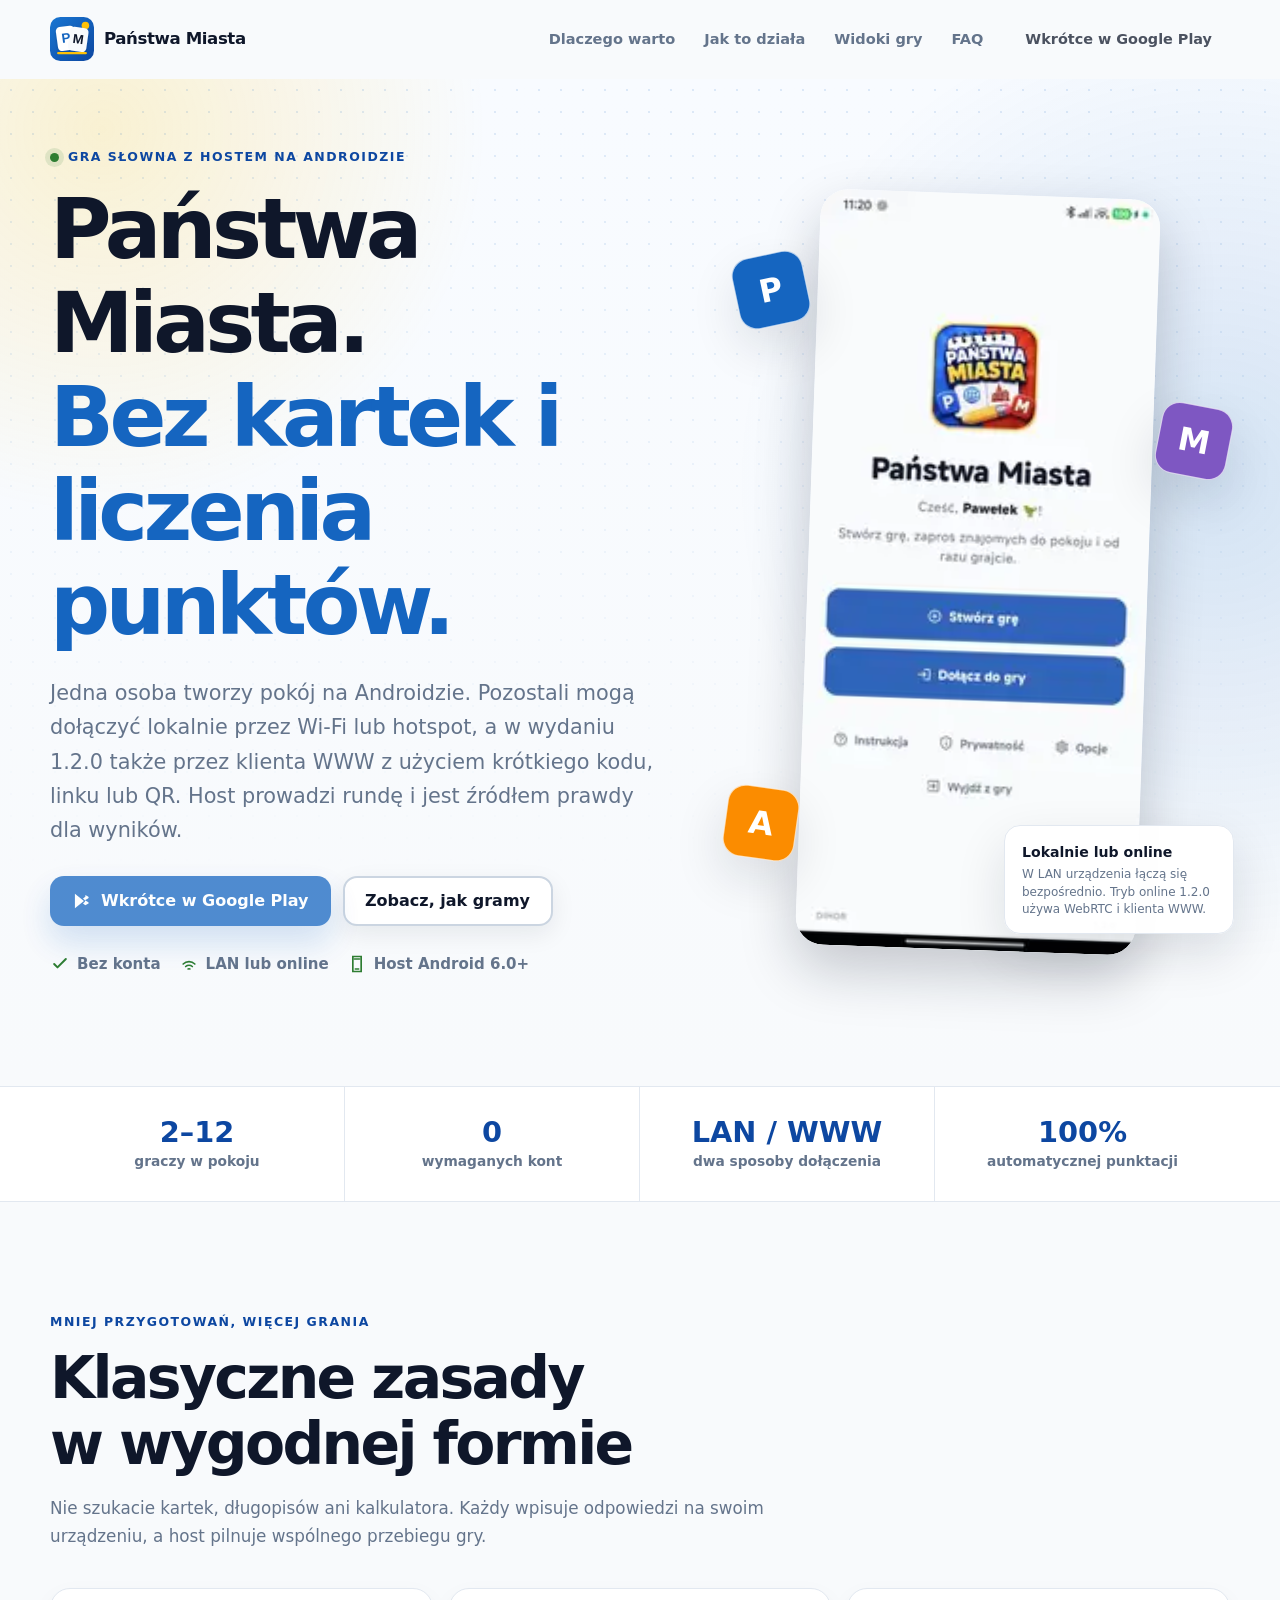
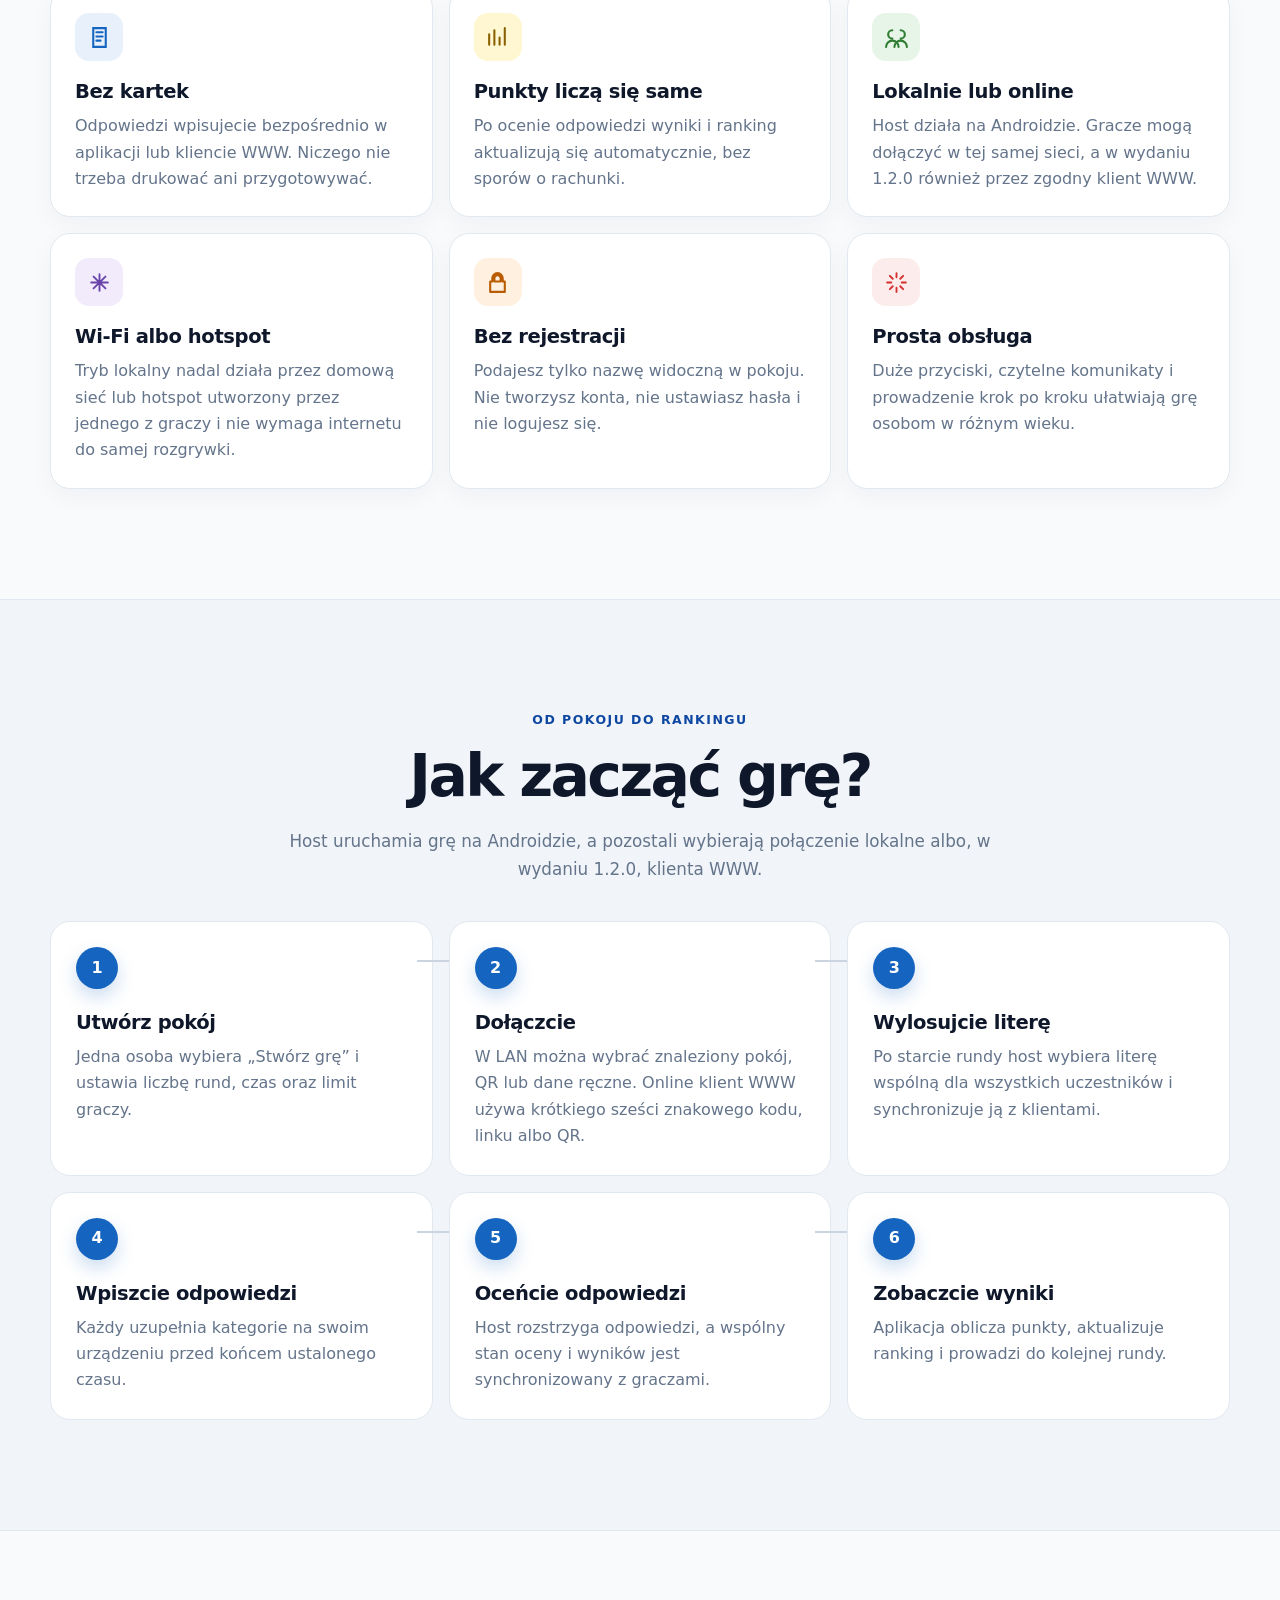
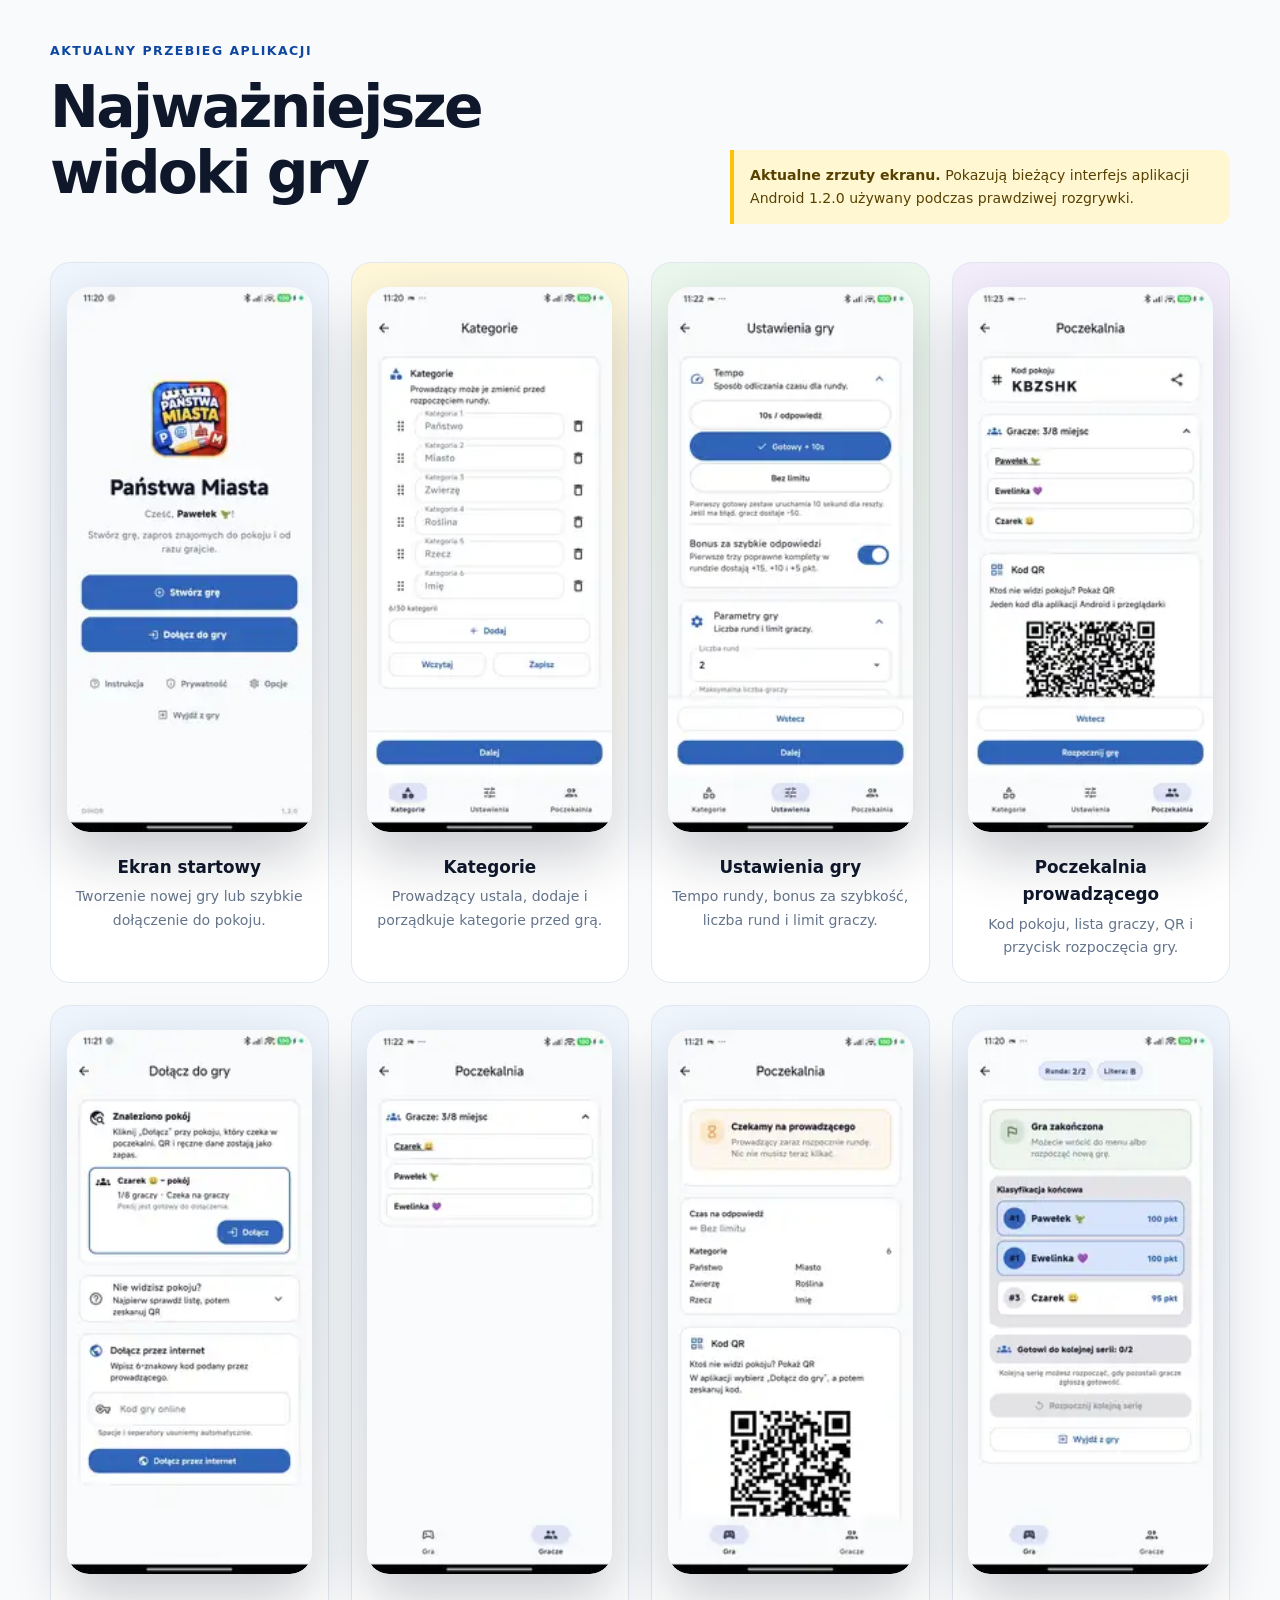
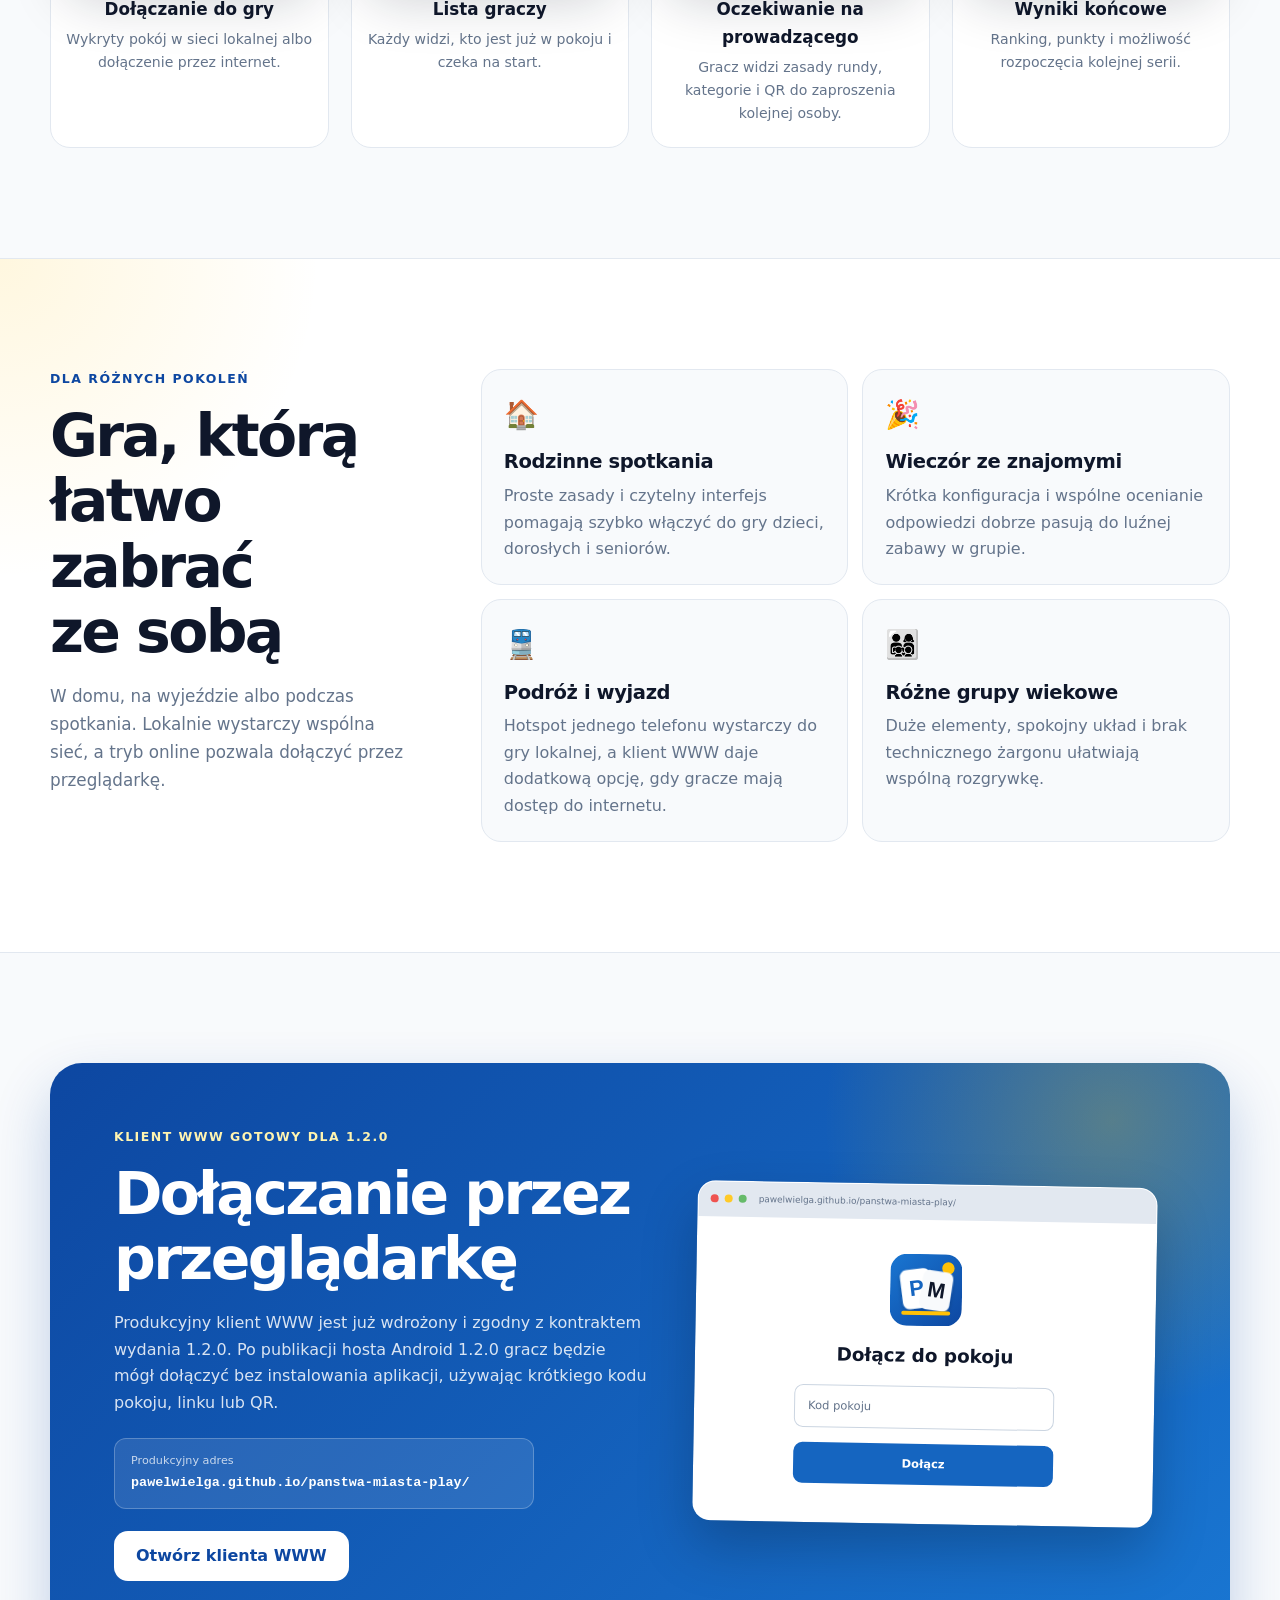
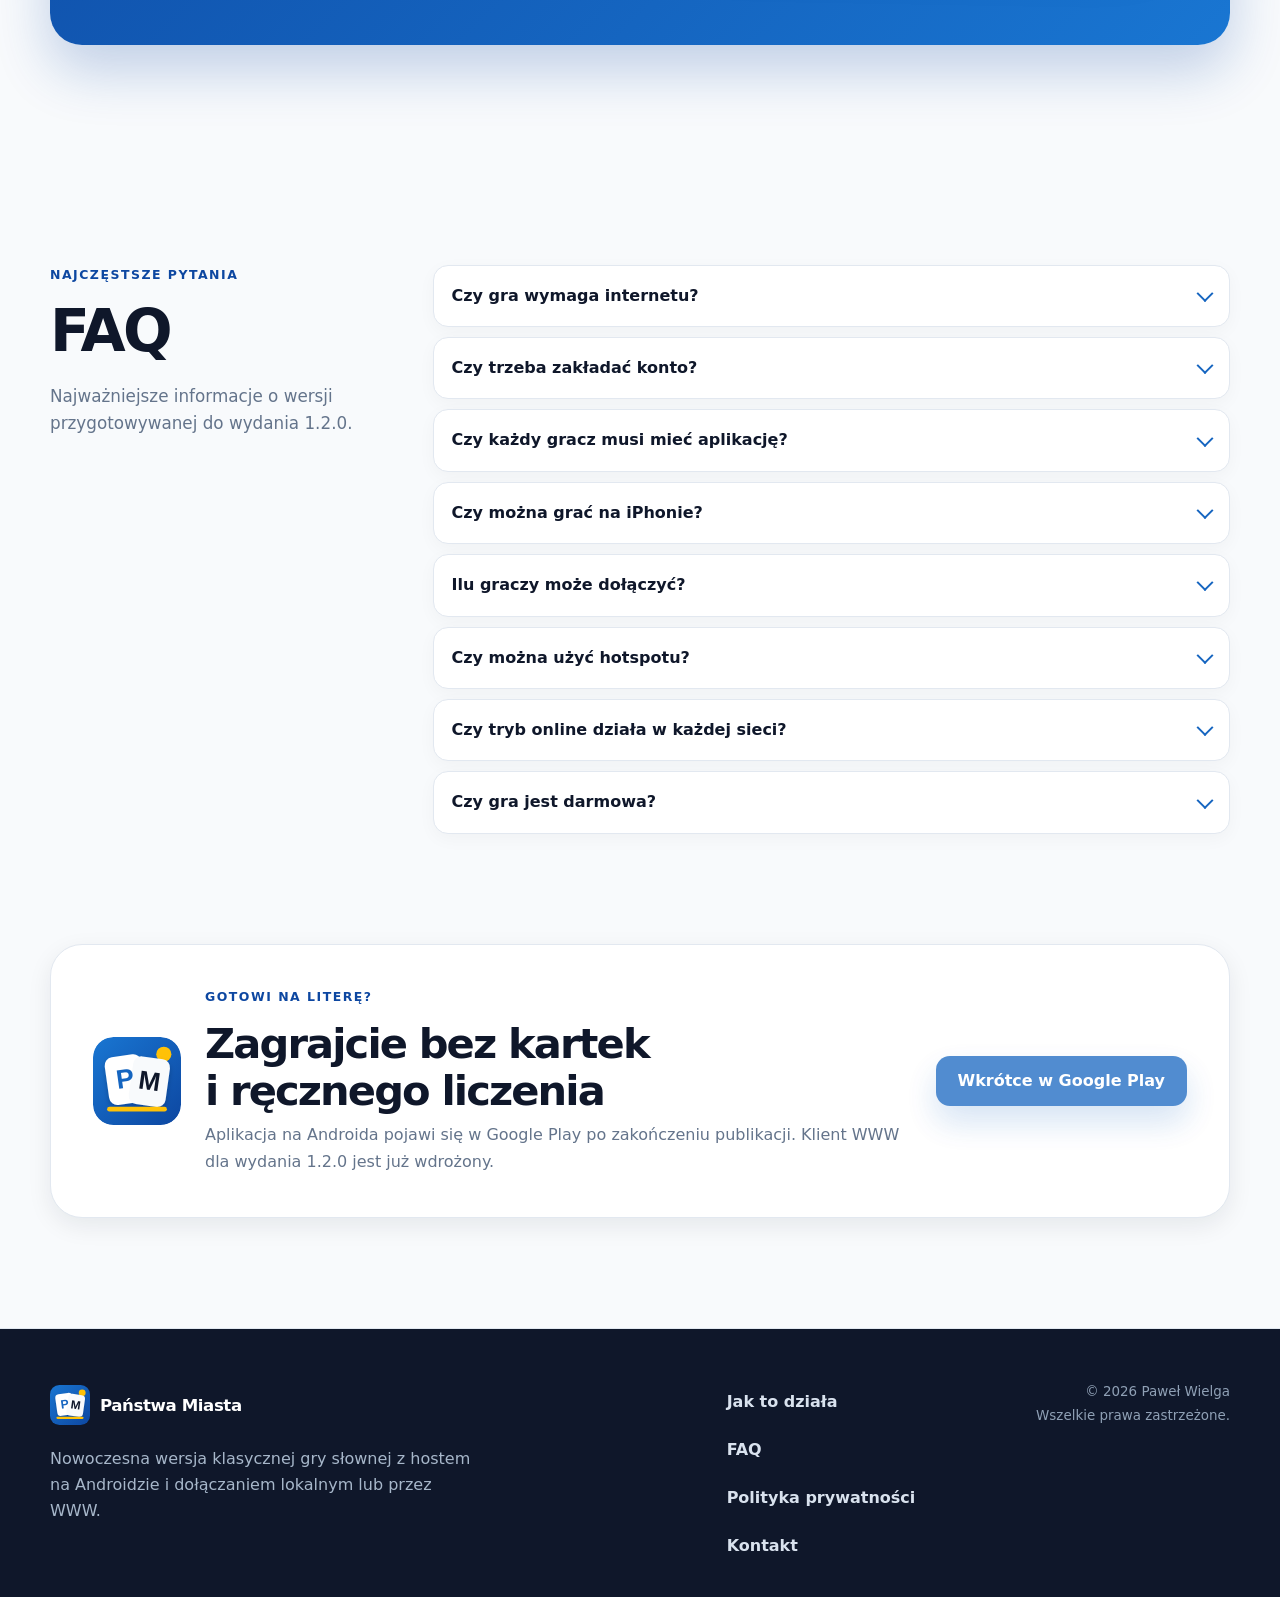
==== commit 2ca745d1: "feat: show current Android game screenshots" ====
--- a/index.html
+++ b/index.html
@@ -108,25 +108,13 @@
           </ul>
         </div>
 
-        <div class="hero-visual" aria-label="Schematyczny podgląd ekranu startowego aplikacji">
+        <div class="hero-visual" aria-label="Aktualny ekran startowy aplikacji Państwa Miasta">
           <div class="letter-tile letter-tile--one" aria-hidden="true">P</div>
           <div class="letter-tile letter-tile--two" aria-hidden="true">M</div>
           <div class="letter-tile letter-tile--three" aria-hidden="true">A</div>
-          <div class="phone phone--hero">
-            <div class="phone-speaker" aria-hidden="true"></div>
-            <div class="phone-screen app-home-screen">
-              <img class="app-logo" src="assets/logo-mark.svg" width="92" height="92" alt="">
-              <p class="app-title">Państwa Miasta</p>
-              <p class="app-greeting">Cześć, Gracz!</p>
-              <p class="app-caption">Stwórz grę, zaproś znajomych do pokoju i od razu grajcie.</p>
-              <div class="app-button app-button--primary">
-                <span aria-hidden="true">＋</span> Stwórz grę
-              </div>
-              <div class="app-button app-button--primary">
-                <span aria-hidden="true">↪</span> Dołącz do gry
-              </div>
-              <div class="app-links"><span>Instrukcja</span><span>Opcje</span></div>
-              <div class="app-footer"><span>DIHOR</span><span>Android</span></div>
+          <div class="phone phone--hero phone--screenshot">
+            <div class="phone-screen phone-screen--screenshot">
+              <div class="game-screenshot game-screenshot--0" role="img" aria-label="Ekran startowy aplikacji Państwa Miasta z przyciskami Stwórz grę i Dołącz do gry."></div>
             </div>
           </div>
           <div class="visual-note">
@@ -251,80 +239,80 @@
             <p class="eyebrow">Aktualny przebieg aplikacji</p>
             <h2 id="screens-title">Najważniejsze widoki gry</h2>
           </div>
-          <p class="mockup-disclaimer"><strong>Schematyczne makiety.</strong> Pokazują potwierdzony układ i funkcje aplikacji. Finalne zrzuty ekranu pojawią się po publikacji wersji sklepowej.</p>
+          <p class="mockup-disclaimer"><strong>Aktualne zrzuty ekranu.</strong> Pokazują bieżący interfejs aplikacji Android 1.2.0 używany podczas prawdziwej rozgrywki.</p>
         </div>
 
         <div class="screens-grid">
-          <figure class="screen-card">
-            <div class="phone phone--small">
-              <div class="phone-speaker" aria-hidden="true"></div>
-              <div class="phone-screen app-home-screen app-home-screen--small">
-                <img class="app-logo" src="assets/logo-mark.svg" width="72" height="72" alt="">
-                <p class="app-title">Państwa Miasta</p>
-                <p class="app-greeting">Cześć, Gracz!</p>
-                <div class="app-button app-button--primary">＋ Stwórz grę</div>
-                <div class="app-button app-button--primary">↪ Dołącz do gry</div>
-                <div class="app-links"><span>Instrukcja</span><span>Opcje</span></div>
-              </div>
-            </div>
-            <figcaption><strong>Ekran startowy</strong><span>Tworzenie lub dołączanie do gry.</span></figcaption>
-          </figure>
-
-          <figure class="screen-card">
-            <div class="phone phone--small">
-              <div class="phone-speaker" aria-hidden="true"></div>
-              <div class="phone-screen lobby-screen">
-                <div class="mini-topbar"><span>←</span><strong>Pokój gry</strong><span>⋮</span></div>
-                <div class="room-code"><span>Kod pokoju</span><strong>482 731</strong></div>
-                <div class="mini-card">
-                  <div class="mini-row"><strong>Gracze</strong><span>4 / 8</span></div>
-                  <div class="player-row"><span class="avatar">P</span><span>Paweł</span><small>Host</small></div>
-                  <div class="player-row"><span class="avatar avatar--yellow">A</span><span>Ania</span><small>Gotowa</small></div>
-                  <div class="player-row"><span class="avatar avatar--green">K</span><span>Kuba</span><small>Gotowy</small></div>
-                  <div class="player-row"><span class="avatar avatar--purple">M</span><span>Maria</span><small>Gotowa</small></div>
-                </div>
-                <div class="app-button app-button--primary">Rozpocznij grę</div>
-              </div>
-            </div>
-            <figcaption><strong>Lobby</strong><span>Lista graczy i ustawienia pokoju.</span></figcaption>
-          </figure>
-
-          <figure class="screen-card">
-            <div class="phone phone--small">
-              <div class="phone-speaker" aria-hidden="true"></div>
-              <div class="phone-screen round-screen">
-                <div class="round-header"><span>Runda 2/5</span><strong>01:12</strong></div>
-                <div class="round-letter"><span>Litera</span><strong>P</strong></div>
-                <label class="answer-field"><span>Państwo</span><b>Polska</b></label>
-                <label class="answer-field"><span>Miasto</span><b>Poznań</b></label>
-                <label class="answer-field"><span>Rzecz</span><b>Plecak</b></label>
-                <label class="answer-field"><span>Zwierzę</span><b>Panda</b></label>
-                <div class="app-button app-button--primary">Gotowe</div>
-              </div>
-            </div>
-            <figcaption><strong>Runda</strong><span>Litera, czas i pola odpowiedzi.</span></figcaption>
-          </figure>
-
-          <figure class="screen-card">
-            <div class="phone phone--small">
-              <div class="phone-speaker" aria-hidden="true"></div>
-              <div class="phone-screen results-screen">
-                <div class="mini-topbar"><span></span><strong>Wyniki</strong><span></span></div>
-                <div class="podium">
-                  <div class="podium-place podium-place--second"><span>A</span><b>42</b><small>Ania</small></div>
-                  <div class="podium-place podium-place--first"><span>P</span><b>51</b><small>Paweł</small></div>
-                  <div class="podium-place podium-place--third"><span>K</span><b>35</b><small>Kuba</small></div>
-                </div>
-                <div class="mini-card score-list">
-                  <div><span>1. Paweł</span><b>51 pkt</b></div>
-                  <div><span>2. Ania</span><b>42 pkt</b></div>
-                  <div><span>3. Kuba</span><b>35 pkt</b></div>
-                  <div><span>4. Maria</span><b>29 pkt</b></div>
-                </div>
-                <div class="app-button app-button--primary">Kolejna runda</div>
-              </div>
-            </div>
-            <figcaption><strong>Wyniki</strong><span>Automatyczna punktacja i ranking.</span></figcaption>
+          <figure class="screen-card screen-card--screenshot">
+            <div class="phone phone--small phone--screenshot">
+              <div class="phone-screen phone-screen--screenshot">
+                <div class="game-screenshot game-screenshot--0" role="img" aria-label="Ekran startowy aplikacji Państwa Miasta z przyciskami Stwórz grę i Dołącz do gry."></div>
+              </div>
+            </div>
+            <figcaption><strong>Ekran startowy</strong><span>Tworzenie nowej gry lub szybkie dołączenie do pokoju.</span></figcaption>
+          </figure>
+
+          <figure class="screen-card screen-card--screenshot">
+            <div class="phone phone--small phone--screenshot">
+              <div class="phone-screen phone-screen--screenshot">
+                <div class="game-screenshot game-screenshot--1" role="img" aria-label="Ekran kategorii gry z listą Państwo, Miasto, Zwierzę, Roślina, Rzecz i Imię."></div>
+              </div>
+            </div>
+            <figcaption><strong>Kategorie</strong><span>Prowadzący ustala, dodaje i porządkuje kategorie przed grą.</span></figcaption>
+          </figure>
+
+          <figure class="screen-card screen-card--screenshot">
+            <div class="phone phone--small phone--screenshot">
+              <div class="phone-screen phone-screen--screenshot">
+                <div class="game-screenshot game-screenshot--2" role="img" aria-label="Ekran ustawień gry z wyborem tempa rundy i parametrami rozgrywki."></div>
+              </div>
+            </div>
+            <figcaption><strong>Ustawienia gry</strong><span>Tempo rundy, bonus za szybkość, liczba rund i limit graczy.</span></figcaption>
+          </figure>
+
+          <figure class="screen-card screen-card--screenshot">
+            <div class="phone phone--small phone--screenshot">
+              <div class="phone-screen phone-screen--screenshot">
+                <div class="game-screenshot game-screenshot--3" role="img" aria-label="Poczekalnia prowadzącego z kodem pokoju, listą graczy i kodem QR."></div>
+              </div>
+            </div>
+            <figcaption><strong>Poczekalnia prowadzącego</strong><span>Kod pokoju, lista graczy, QR i przycisk rozpoczęcia gry.</span></figcaption>
+          </figure>
+
+          <figure class="screen-card screen-card--screenshot">
+            <div class="phone phone--small phone--screenshot">
+              <div class="phone-screen phone-screen--screenshot">
+                <div class="game-screenshot game-screenshot--4" role="img" aria-label="Ekran dołączania do gry z wykrytym pokojem lokalnym i polem kodu gry online."></div>
+              </div>
+            </div>
+            <figcaption><strong>Dołączanie do gry</strong><span>Wykryty pokój w sieci lokalnej albo dołączenie przez internet.</span></figcaption>
+          </figure>
+
+          <figure class="screen-card screen-card--screenshot">
+            <div class="phone phone--small phone--screenshot">
+              <div class="phone-screen phone-screen--screenshot">
+                <div class="game-screenshot game-screenshot--5" role="img" aria-label="Ekran poczekalni gracza z listą trzech osób w pokoju."></div>
+              </div>
+            </div>
+            <figcaption><strong>Lista graczy</strong><span>Każdy widzi, kto jest już w pokoju i czeka na start.</span></figcaption>
+          </figure>
+
+          <figure class="screen-card screen-card--screenshot">
+            <div class="phone phone--small phone--screenshot">
+              <div class="phone-screen phone-screen--screenshot">
+                <div class="game-screenshot game-screenshot--6" role="img" aria-label="Ekran oczekiwania na prowadzącego z kategoriami, informacją o czasie i kodem QR."></div>
+              </div>
+            </div>
+            <figcaption><strong>Oczekiwanie na prowadzącego</strong><span>Gracz widzi zasady rundy, kategorie i QR do zaproszenia kolejnej osoby.</span></figcaption>
+          </figure>
+
+          <figure class="screen-card screen-card--screenshot">
+            <div class="phone phone--small phone--screenshot">
+              <div class="phone-screen phone-screen--screenshot">
+                <div class="game-screenshot game-screenshot--7" role="img" aria-label="Ekran końca gry z klasyfikacją końcową i punktami graczy."></div>
+              </div>
+            </div>
+            <figcaption><strong>Wyniki końcowe</strong><span>Ranking, punkty i możliwość rozpoczęcia kolejnej serii.</span></figcaption>
           </figure>
         </div>
       </div>
--- a/styles.css
+++ b/styles.css
@@ -4,3 +4,80 @@
   top: 0;
   transform: translate(-50%, -8px);
 }
+
+.phone--screenshot {
+  overflow: hidden;
+  border: 0;
+  background: transparent;
+  box-shadow: 0 24px 55px rgba(15, 23, 42, 0.22);
+}
+
+.phone--hero.phone--screenshot,
+.phone--small.phone--screenshot {
+  aspect-ratio: 691 / 1536;
+}
+
+.phone--hero.phone--screenshot {
+  border-radius: 28px;
+}
+
+.phone--small.phone--screenshot {
+  border-radius: 22px;
+}
+
+.phone--screenshot .phone-screen,
+.phone-screen--screenshot {
+  display: block;
+  width: 100%;
+  height: 100%;
+  padding: 0;
+  border-radius: inherit;
+  background: var(--background);
+}
+
+.game-screenshot {
+  width: 100%;
+  height: 100%;
+  background-repeat: no-repeat;
+  background-size: 200% 100%;
+}
+
+.game-screenshot--0,
+.game-screenshot--1 { background-image: url("assets/screenshots/screens-1.webp"); }
+.game-screenshot--2,
+.game-screenshot--3 { background-image: url("assets/screenshots/screens-2.webp"); }
+.game-screenshot--4,
+.game-screenshot--5 { background-image: url("assets/screenshots/screens-3.webp"); }
+.game-screenshot--6,
+.game-screenshot--7 { background-image: url("assets/screenshots/screens-4.webp"); }
+
+.game-screenshot--0,
+.game-screenshot--2,
+.game-screenshot--4,
+.game-screenshot--6 { background-position: left top; }
+.game-screenshot--1,
+.game-screenshot--3,
+.game-screenshot--5,
+.game-screenshot--7 { background-position: right top; }
+
+.screen-card--screenshot {
+  align-content: start;
+}
+
+@media (max-width: 519px) {
+  .screens-grid {
+    grid-auto-flow: column;
+    grid-auto-columns: minmax(270px, 86vw);
+    grid-template-columns: none;
+    overflow-x: auto;
+    padding: 4px 4px 18px;
+    margin-inline: -4px;
+    scroll-snap-type: x mandatory;
+    scrollbar-width: thin;
+  }
+
+  .screen-card--screenshot {
+    scroll-snap-align: center;
+  }
+}
+
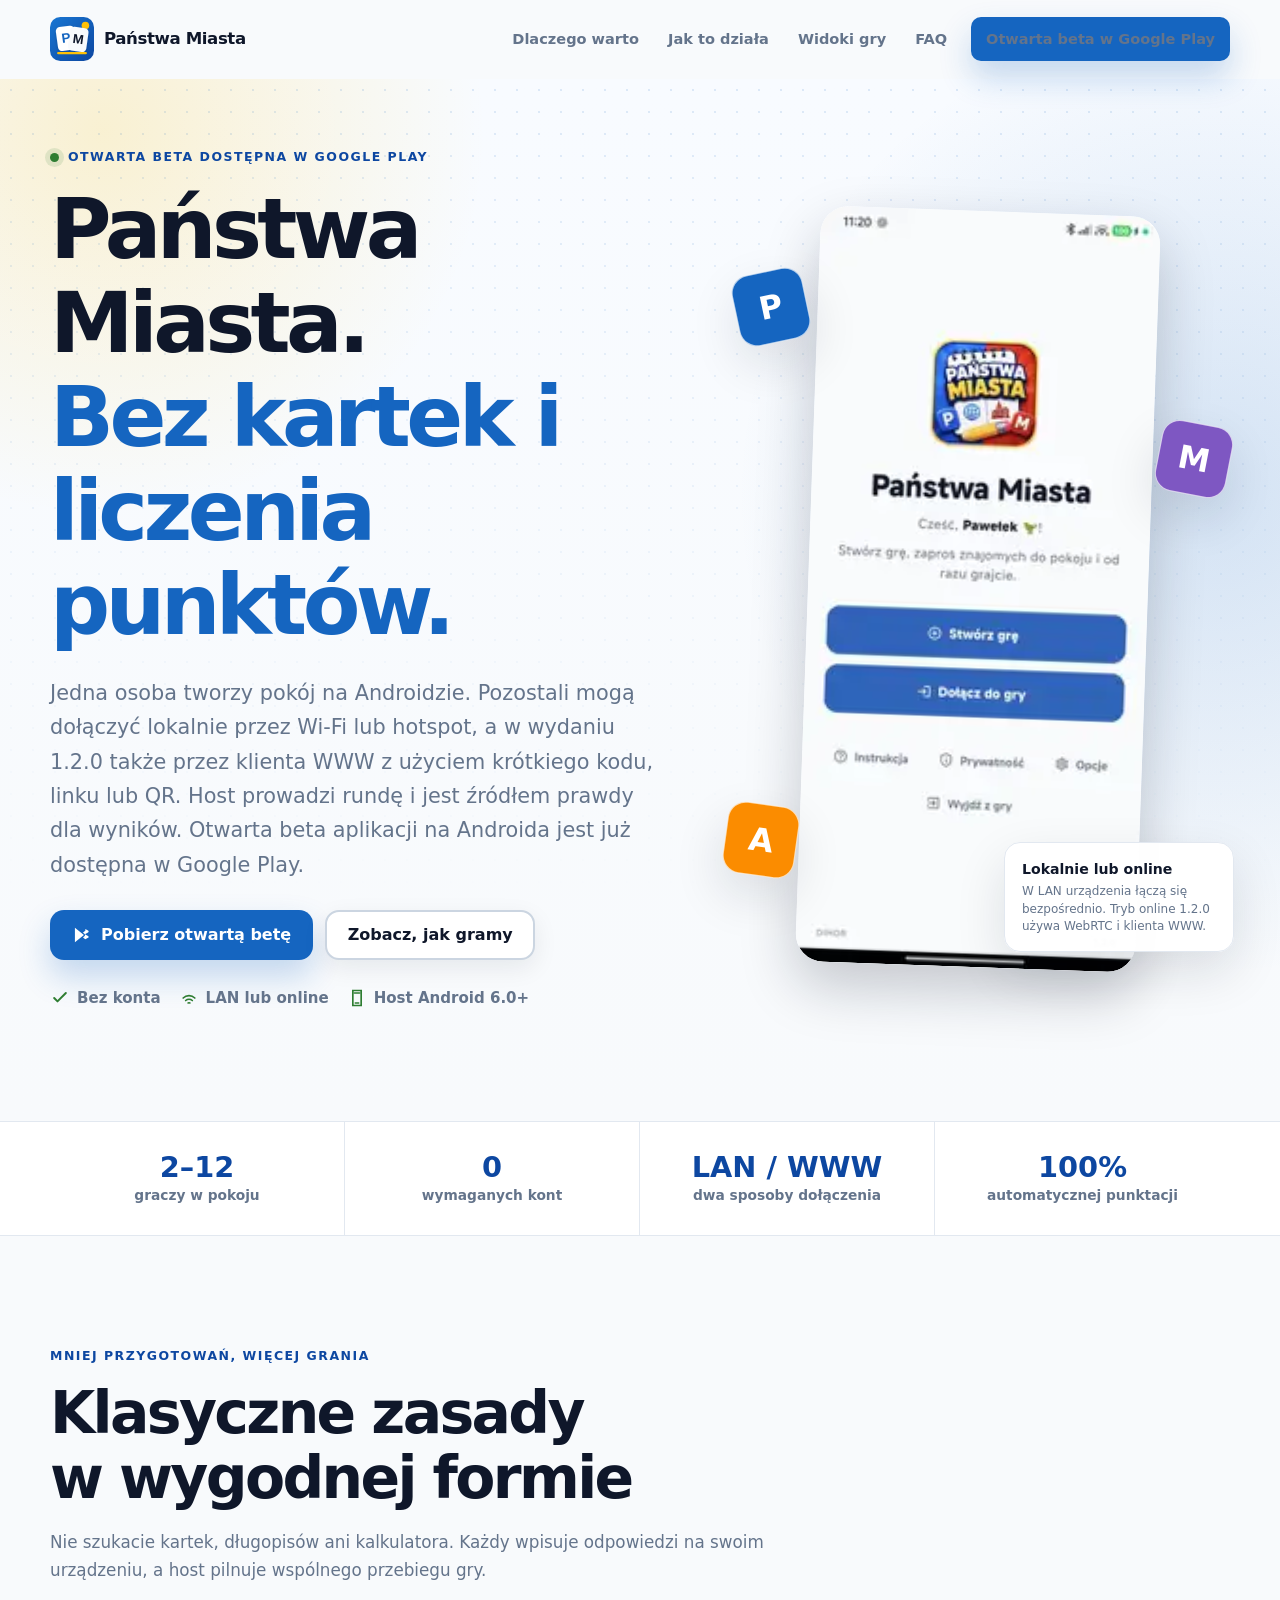
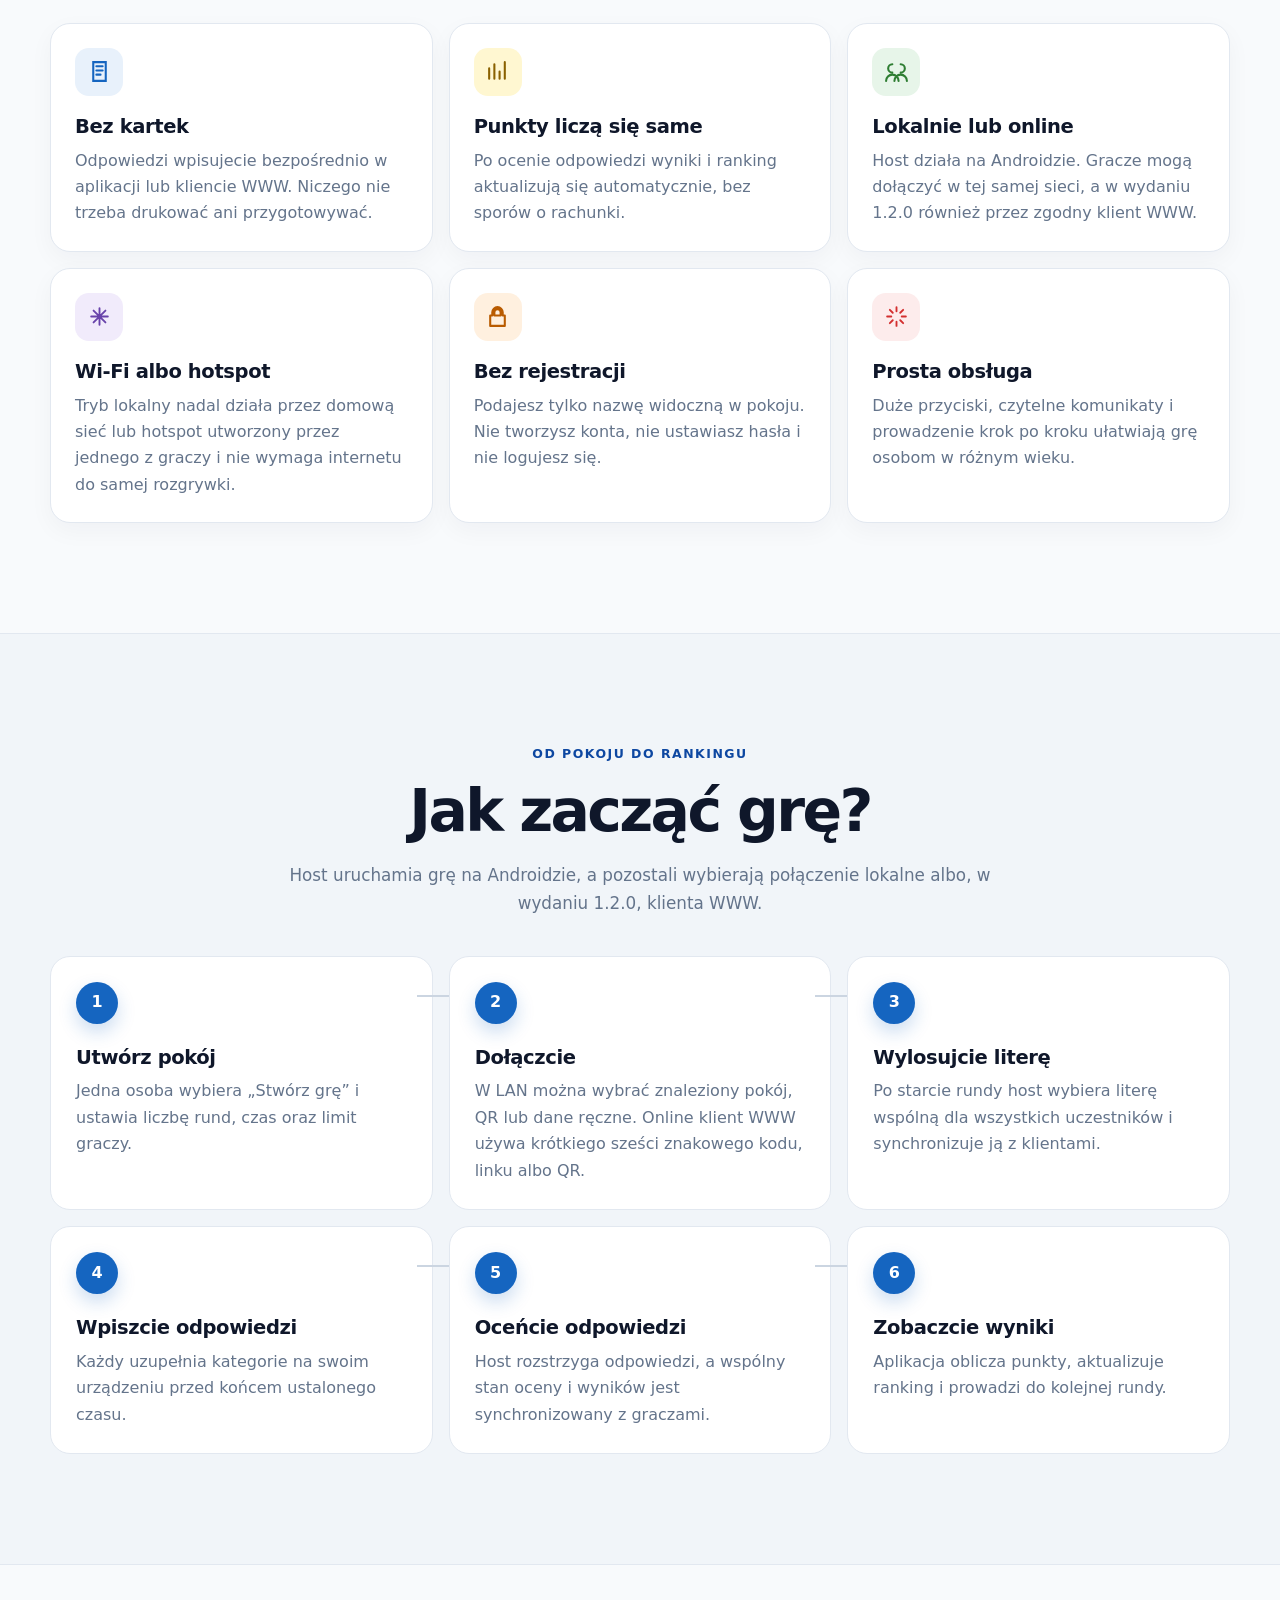
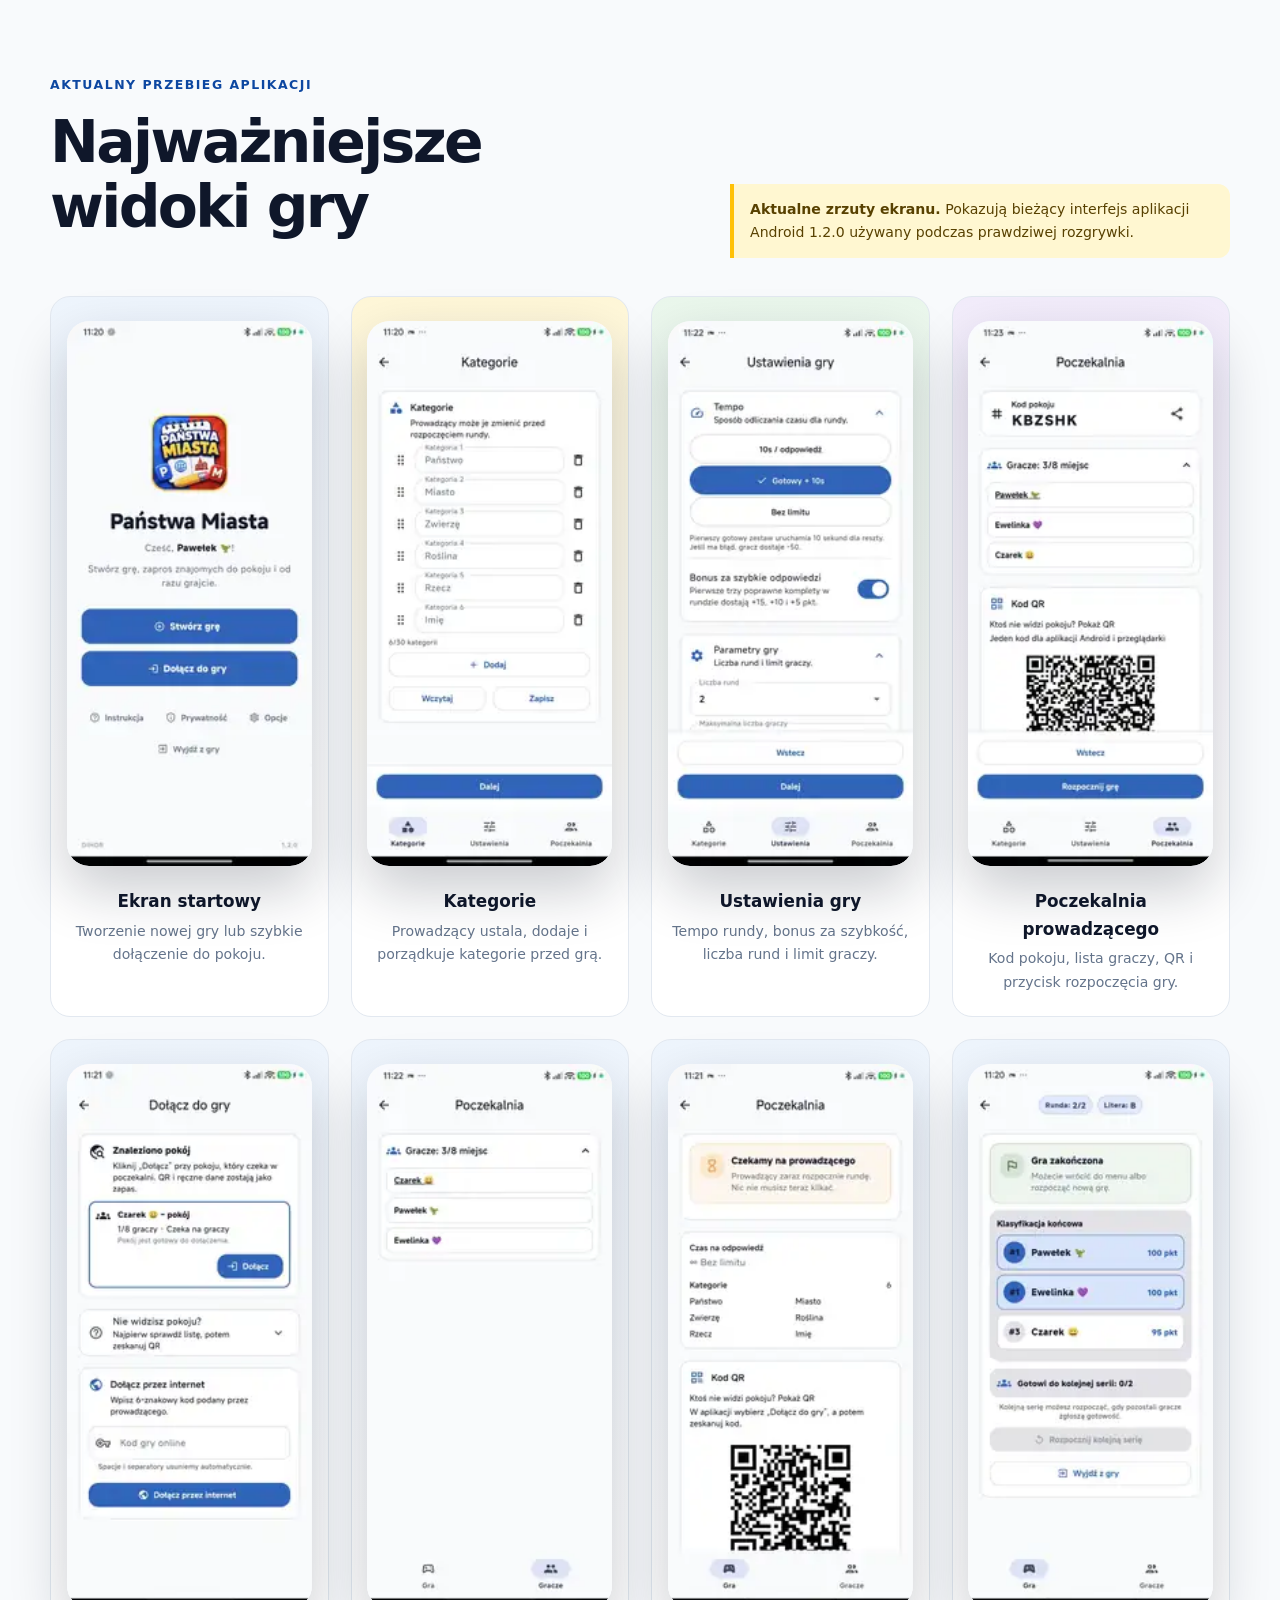
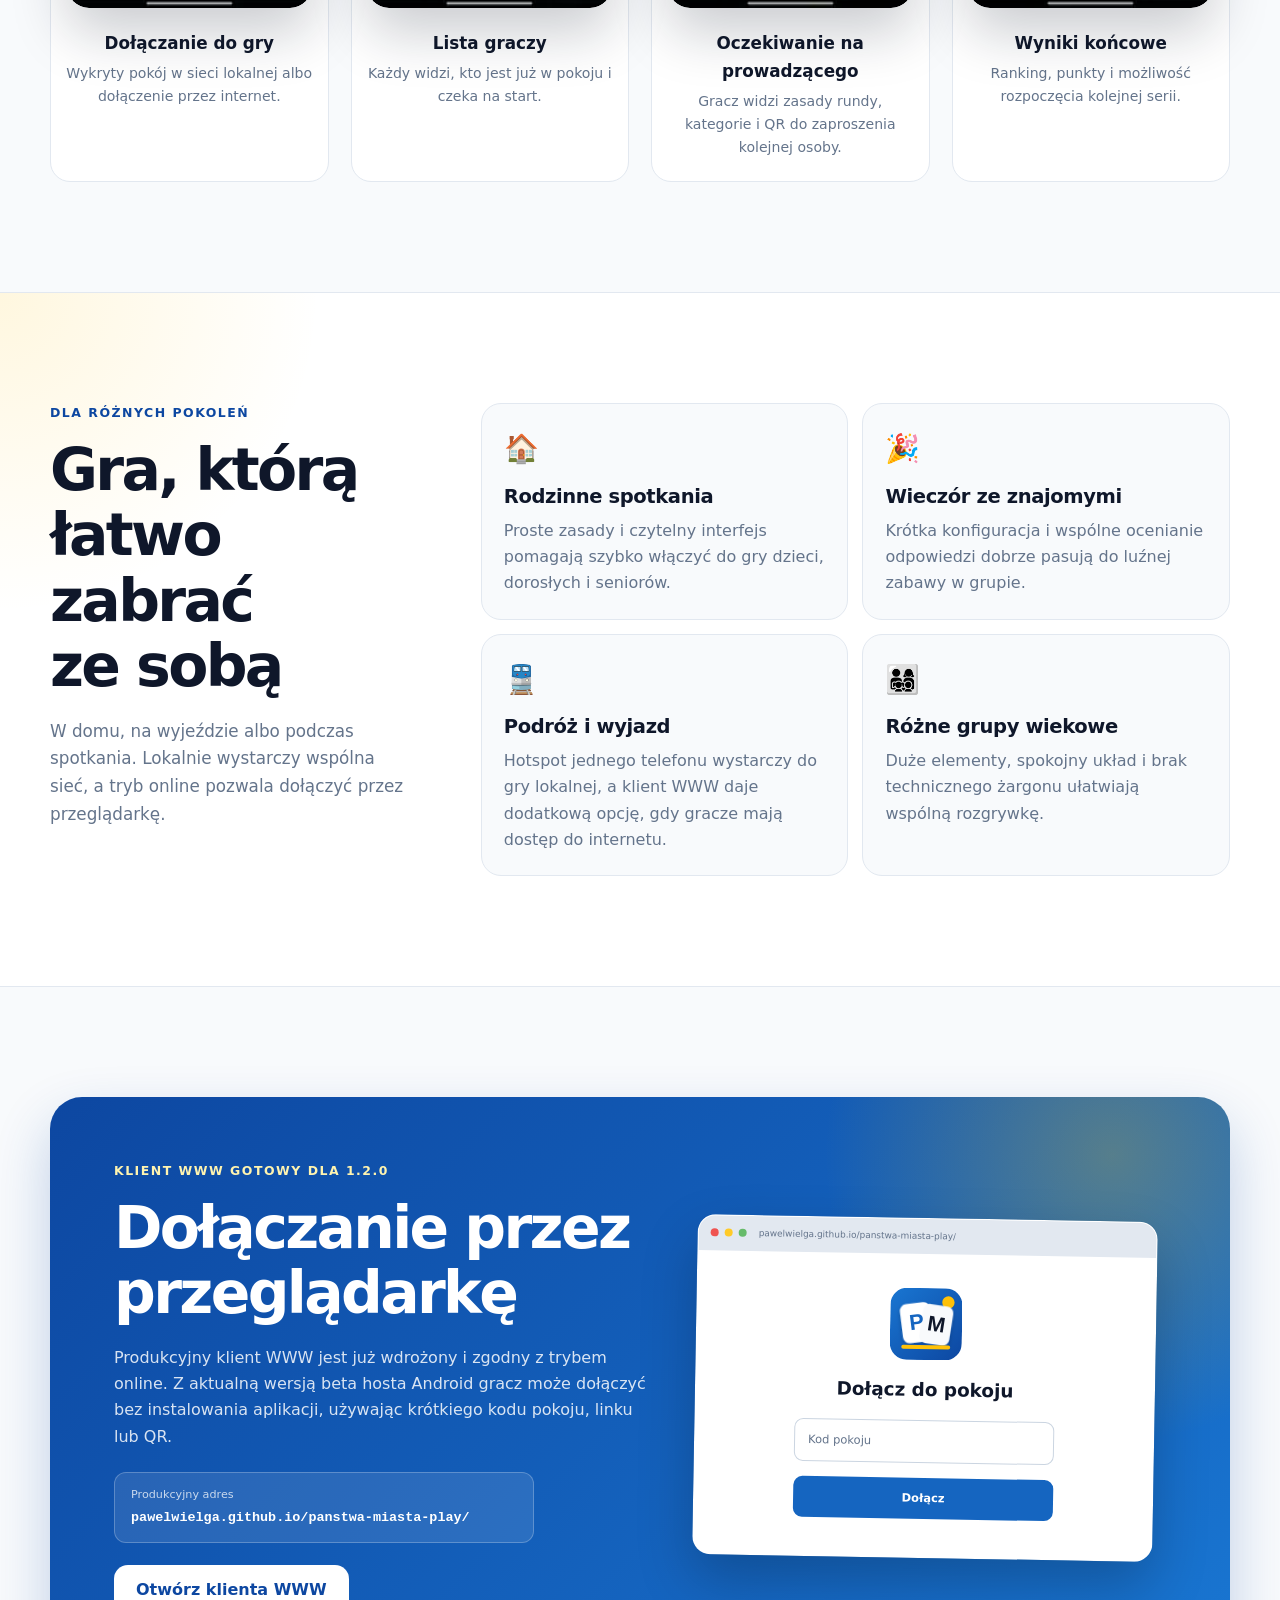
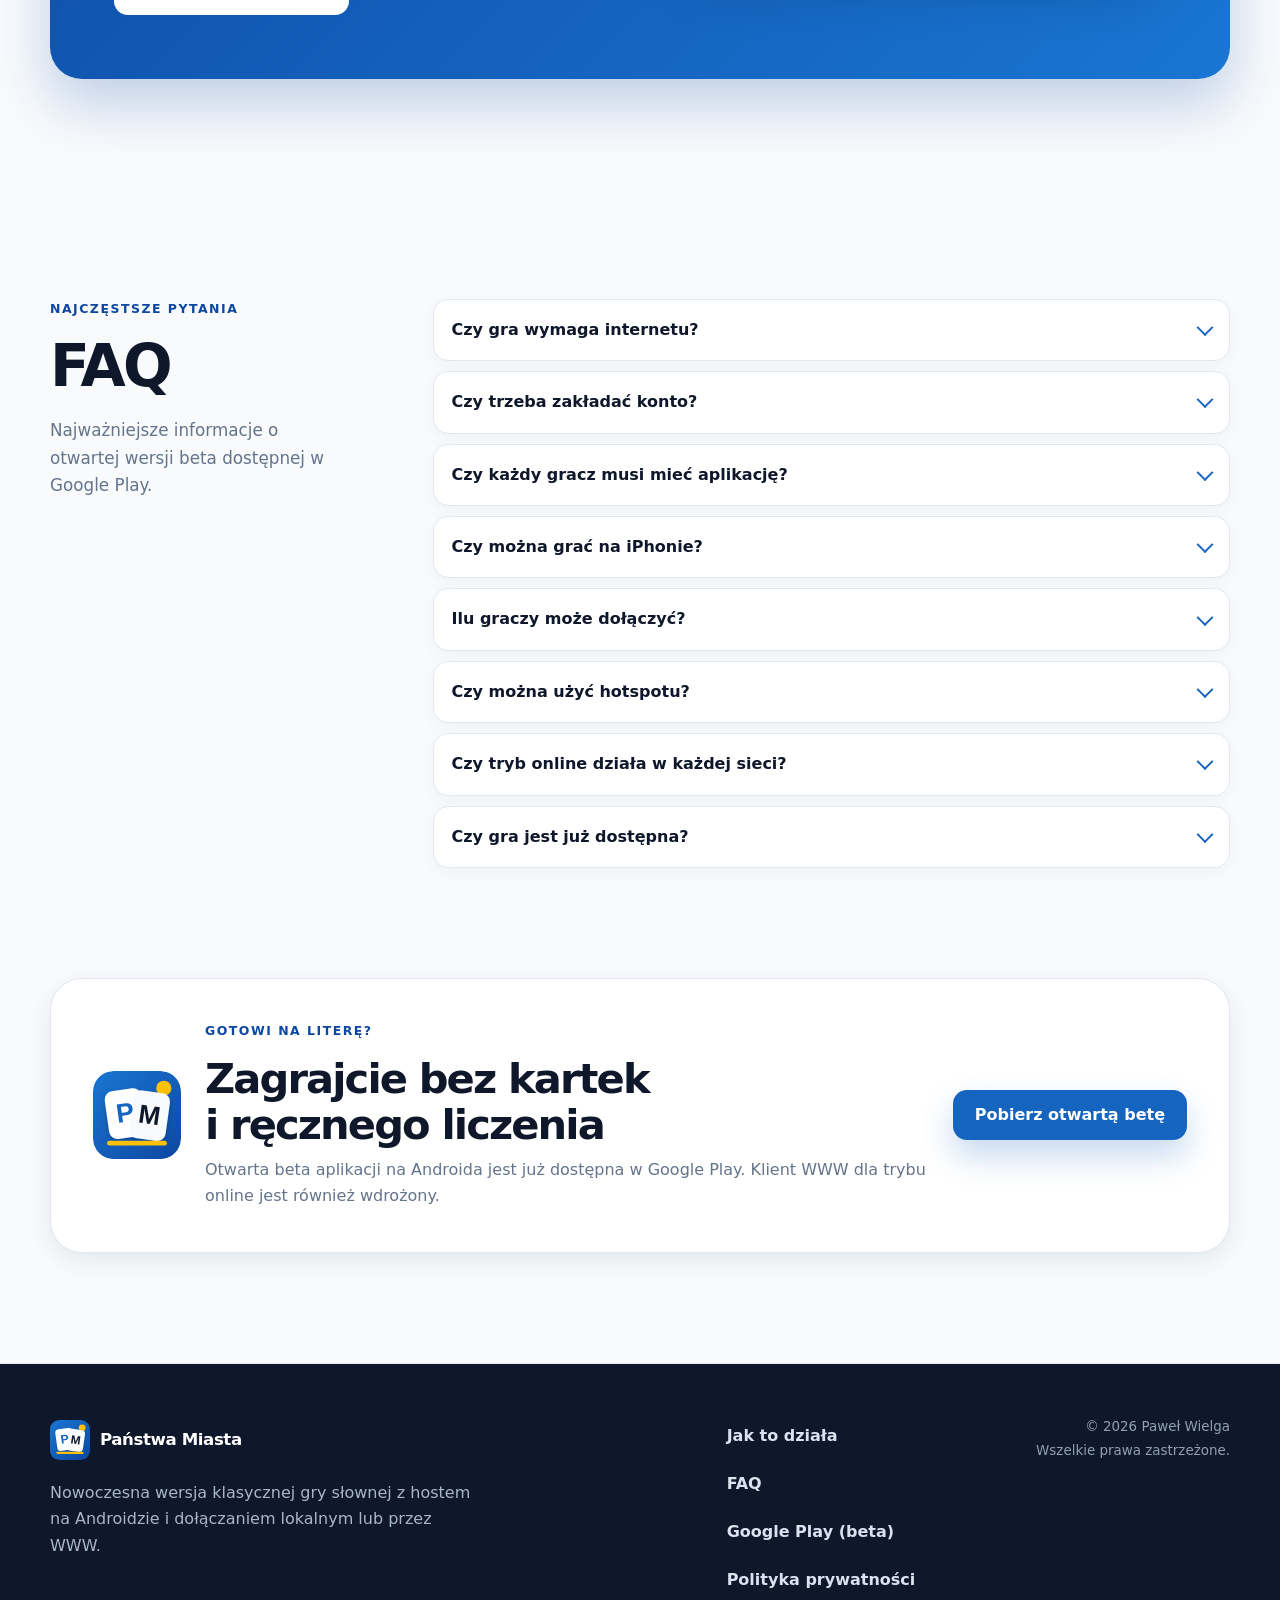
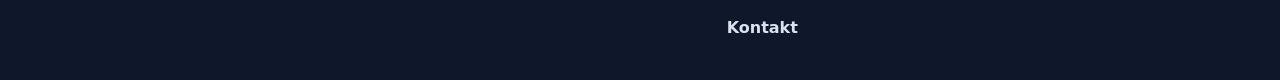
==== commit 66a41b68: "feat: publish open beta Google Play link" ====
--- a/index.html
+++ b/index.html
@@ -4,7 +4,7 @@
   <meta charset="utf-8">
   <meta name="viewport" content="width=device-width, initial-scale=1">
   <title>Państwa Miasta | Gra na Androida z dołączaniem przez WWW</title>
-  <meta name="description" content="Nowoczesna gra Państwa Miasta z hostem na Androidzie. Graj lokalnie przez Wi-Fi lub hotspot, a w wydaniu 1.2.0 zapraszaj też graczy przez klienta WWW.">
+  <meta name="description" content="Otwarta beta gry Państwa Miasta jest dostępna w Google Play. Host działa na Androidzie, a gracze mogą dołączać lokalnie przez Wi-Fi lub hotspot oraz przez klienta WWW.">
   <meta name="theme-color" content="#1565c0">
   <meta name="color-scheme" content="light">
   <link rel="canonical" href="https://pawelwielga.github.io/panstwa-miasta-website/">
@@ -15,7 +15,7 @@
   <meta property="og:locale" content="pl_PL">
   <meta property="og:site_name" content="Państwa Miasta">
   <meta property="og:title" content="Państwa Miasta bez kartek i liczenia punktów">
-  <meta property="og:description" content="Gra wieloosobowa z hostem na Androidzie: lokalnie przez Wi-Fi lub hotspot oraz, od wydania 1.2.0, z dołączaniem przez klienta WWW.">
+  <meta property="og:description" content="Otwarta beta gry Państwa Miasta jest już dostępna w Google Play. Graj lokalnie na Androidzie lub dołączaj przez klienta WWW.">
   <meta property="og:url" content="https://pawelwielga.github.io/panstwa-miasta-website/">
   <meta property="og:image" content="https://pawelwielga.github.io/panstwa-miasta-website/assets/og-image.svg">
   <meta property="og:image:width" content="1200">
@@ -24,7 +24,7 @@
 
   <meta name="twitter:card" content="summary_large_image">
   <meta name="twitter:title" content="Państwa Miasta bez kartek i liczenia punktów">
-  <meta name="twitter:description" content="Gra słowna z hostem na Androidzie i dołączaniem lokalnym lub przez klienta WWW w wydaniu 1.2.0.">
+  <meta name="twitter:description" content="Otwarta beta gry Państwa Miasta jest dostępna w Google Play. Host działa na Androidzie, a gracze mogą dołączać lokalnie lub przez WWW.">
   <meta name="twitter:image" content="https://pawelwielga.github.io/panstwa-miasta-website/assets/og-image.svg">
 
   <script type="application/ld+json">
@@ -32,10 +32,11 @@
     "@context": "https://schema.org",
     "@type": "SoftwareApplication",
     "name": "Państwa Miasta",
-    "description": "Gra słowna z hostem na Androidzie, lokalnym multiplayerem przez Wi-Fi lub hotspot i dołączaniem przez klienta WWW w wydaniu 1.2.0.",
+    "description": "Gra słowna z hostem na Androidzie, lokalnym multiplayerem przez Wi-Fi lub hotspot i dołączaniem przez klienta WWW.",
     "applicationCategory": "GameApplication",
     "operatingSystem": "Android 6.0 lub nowszy",
     "url": "https://pawelwielga.github.io/panstwa-miasta-website/",
+    "downloadUrl": "https://play.google.com/store/apps/details?id=app.dihor.panstwamiasta",
     "author": {
       "@type": "Person",
       "name": "Paweł Wielga"
@@ -66,9 +67,7 @@
         <a href="#jak-to-dziala">Jak to działa</a>
         <a href="#widoki">Widoki gry</a>
         <a href="#faq">FAQ</a>
-        <span class="button button--small button--disabled" aria-disabled="true" title="Karta aplikacji w Google Play nie jest jeszcze aktywna">
-          Wkrótce w Google Play
-        </span>
+        <a class="button button--small button--primary" href="https://play.google.com/store/apps/details?id=app.dihor.panstwamiasta" aria-label="Pobierz otwartą betę Państwa Miasta w Google Play">Otwarta beta w Google Play</a>
       </nav>
     </div>
   </header>
@@ -79,17 +78,17 @@
         <div class="hero-copy">
           <p class="eyebrow">
             <span class="status-dot" aria-hidden="true"></span>
-            Gra słowna z hostem na Androidzie
+            Otwarta beta dostępna w Google Play
           </p>
           <h1 id="hero-title">Państwa Miasta.<br><span>Bez kartek i liczenia punktów.</span></h1>
-          <p class="hero-lead">Jedna osoba tworzy pokój na Androidzie. Pozostali mogą dołączyć lokalnie przez Wi-Fi lub hotspot, a w wydaniu 1.2.0 także przez klienta WWW z użyciem krótkiego kodu, linku lub QR. Host prowadzi rundę i jest źródłem prawdy dla wyników.</p>
+          <p class="hero-lead">Jedna osoba tworzy pokój na Androidzie. Pozostali mogą dołączyć lokalnie przez Wi-Fi lub hotspot, a w wydaniu 1.2.0 także przez klienta WWW z użyciem krótkiego kodu, linku lub QR. Host prowadzi rundę i jest źródłem prawdy dla wyników. Otwarta beta aplikacji na Androida jest już dostępna w Google Play.</p>
           <div class="hero-actions">
-            <span class="button button--primary button--disabled" aria-disabled="true" title="Karta aplikacji w Google Play nie jest jeszcze aktywna">
+            <a class="button button--primary" href="https://play.google.com/store/apps/details?id=app.dihor.panstwamiasta">
               <svg viewBox="0 0 24 24" width="20" height="20" aria-hidden="true">
                 <path d="M3.5 3.2v17.6l10.8-8.8L3.5 3.2Zm12 9.8-2.3 1.9 2.8 2.3 3.2-1.8c1.1-.6 1.1-1.7 0-2.3l-3.7-2.1v2Zm.5-6.2-2.8 2.3 2.3 1.9 3.7-2.1c1.1-.6 1.1-1.7 0-2.3L16 4.8v2Z" fill="currentColor"/>
               </svg>
-              Wkrótce w Google Play
-            </span>
+              Pobierz otwartą betę
+            </a>
             <a class="button button--secondary" href="#jak-to-dziala">Zobacz, jak gramy</a>
           </div>
           <ul class="hero-facts" aria-label="Najważniejsze informacje">
@@ -339,7 +338,7 @@
         <div class="browser-copy">
           <p class="eyebrow eyebrow--light">Klient WWW gotowy dla 1.2.0</p>
           <h2 id="browser-title">Dołączanie przez przeglądarkę</h2>
-          <p>Produkcyjny klient WWW jest już wdrożony i zgodny z kontraktem wydania 1.2.0. Po publikacji hosta Android 1.2.0 gracz będzie mógł dołączyć bez instalowania aplikacji, używając krótkiego kodu pokoju, linku lub QR.</p>
+          <p>Produkcyjny klient WWW jest już wdrożony i zgodny z trybem online. Z aktualną wersją beta hosta Android gracz może dołączyć bez instalowania aplikacji, używając krótkiego kodu pokoju, linku lub QR.</p>
           <div class="coming-address">
             <span>Produkcyjny adres</span>
             <code>pawelwielga.github.io/panstwa-miasta-play/</code>
@@ -365,7 +364,7 @@
         <div class="section-heading faq-heading">
           <p class="eyebrow">Najczęstsze pytania</p>
           <h2 id="faq-title">FAQ</h2>
-          <p>Najważniejsze informacje o wersji przygotowywanej do wydania 1.2.0.</p>
+          <p>Najważniejsze informacje o otwartej wersji beta dostępnej w Google Play.</p>
         </div>
         <div class="faq-list">
           <details>
@@ -382,7 +381,7 @@
           </details>
           <details>
             <summary>Czy można grać na iPhonie?</summary>
-            <p>Nie ma natywnej aplikacji na iPhone’a. W wydaniu 1.2.0 dołączanie przez klienta WWW będzie dostępne w obsługiwanej przeglądarce; host nadal działa na Androidzie.</p>
+            <p>Nie ma natywnej aplikacji na iPhone’a. W trybie online dołączanie przez klienta WWW jest dostępne w obsługiwanej przeglądarce; host nadal działa na Androidzie.</p>
           </details>
           <details>
             <summary>Ilu graczy może dołączyć?</summary>
@@ -397,8 +396,8 @@
             <p>Nie zawsze. Wydanie 1.2.0 korzysta z bezpośredniego WebRTC i nie używa własnego serwera TURN. W części restrykcyjnych sieci połączenie P2P może się nie zestawić; aplikacja powinna wtedy zakończyć próbę czytelnym błędem.</p>
           </details>
           <details>
-            <summary>Czy gra jest darmowa?</summary>
-            <p>Aplikacja nie ma jeszcze publicznej karty Google Play, dlatego cena nie jest obecnie potwierdzona. Informacja zostanie uzupełniona przy premierze.</p>
+            <summary>Czy gra jest już dostępna?</summary>
+            <p>Tak. Otwarta wersja beta aplikacji na Androida jest dostępna w Google Play. <a href="https://play.google.com/store/apps/details?id=app.dihor.panstwamiasta">Przejdź do karty gry</a>.</p>
           </details>
         </div>
       </div>
@@ -410,9 +409,9 @@
         <div>
           <p class="eyebrow">Gotowi na literę?</p>
           <h2 id="cta-title">Zagrajcie bez kartek i ręcznego liczenia</h2>
-          <p>Aplikacja na Androida pojawi się w Google Play po zakończeniu publikacji. Klient WWW dla wydania 1.2.0 jest już wdrożony.</p>
-        </div>
-        <span class="button button--primary button--disabled" aria-disabled="true">Wkrótce w Google Play</span>
+          <p>Otwarta beta aplikacji na Androida jest już dostępna w Google Play. Klient WWW dla trybu online jest również wdrożony.</p>
+        </div>
+        <a class="button button--primary" href="https://play.google.com/store/apps/details?id=app.dihor.panstwamiasta">Pobierz otwartą betę</a>
       </div>
     </section>
   </main>
@@ -429,6 +428,7 @@
       <nav aria-label="Linki w stopce">
         <a href="#jak-to-dziala">Jak to działa</a>
         <a href="#faq">FAQ</a>
+        <a href="https://play.google.com/store/apps/details?id=app.dihor.panstwamiasta">Google Play (beta)</a>
         <a href="privacy-policy/">Polityka prywatności</a>
         <a href="https://github.com/PawelWielga" rel="me">Kontakt</a>
       </nav>
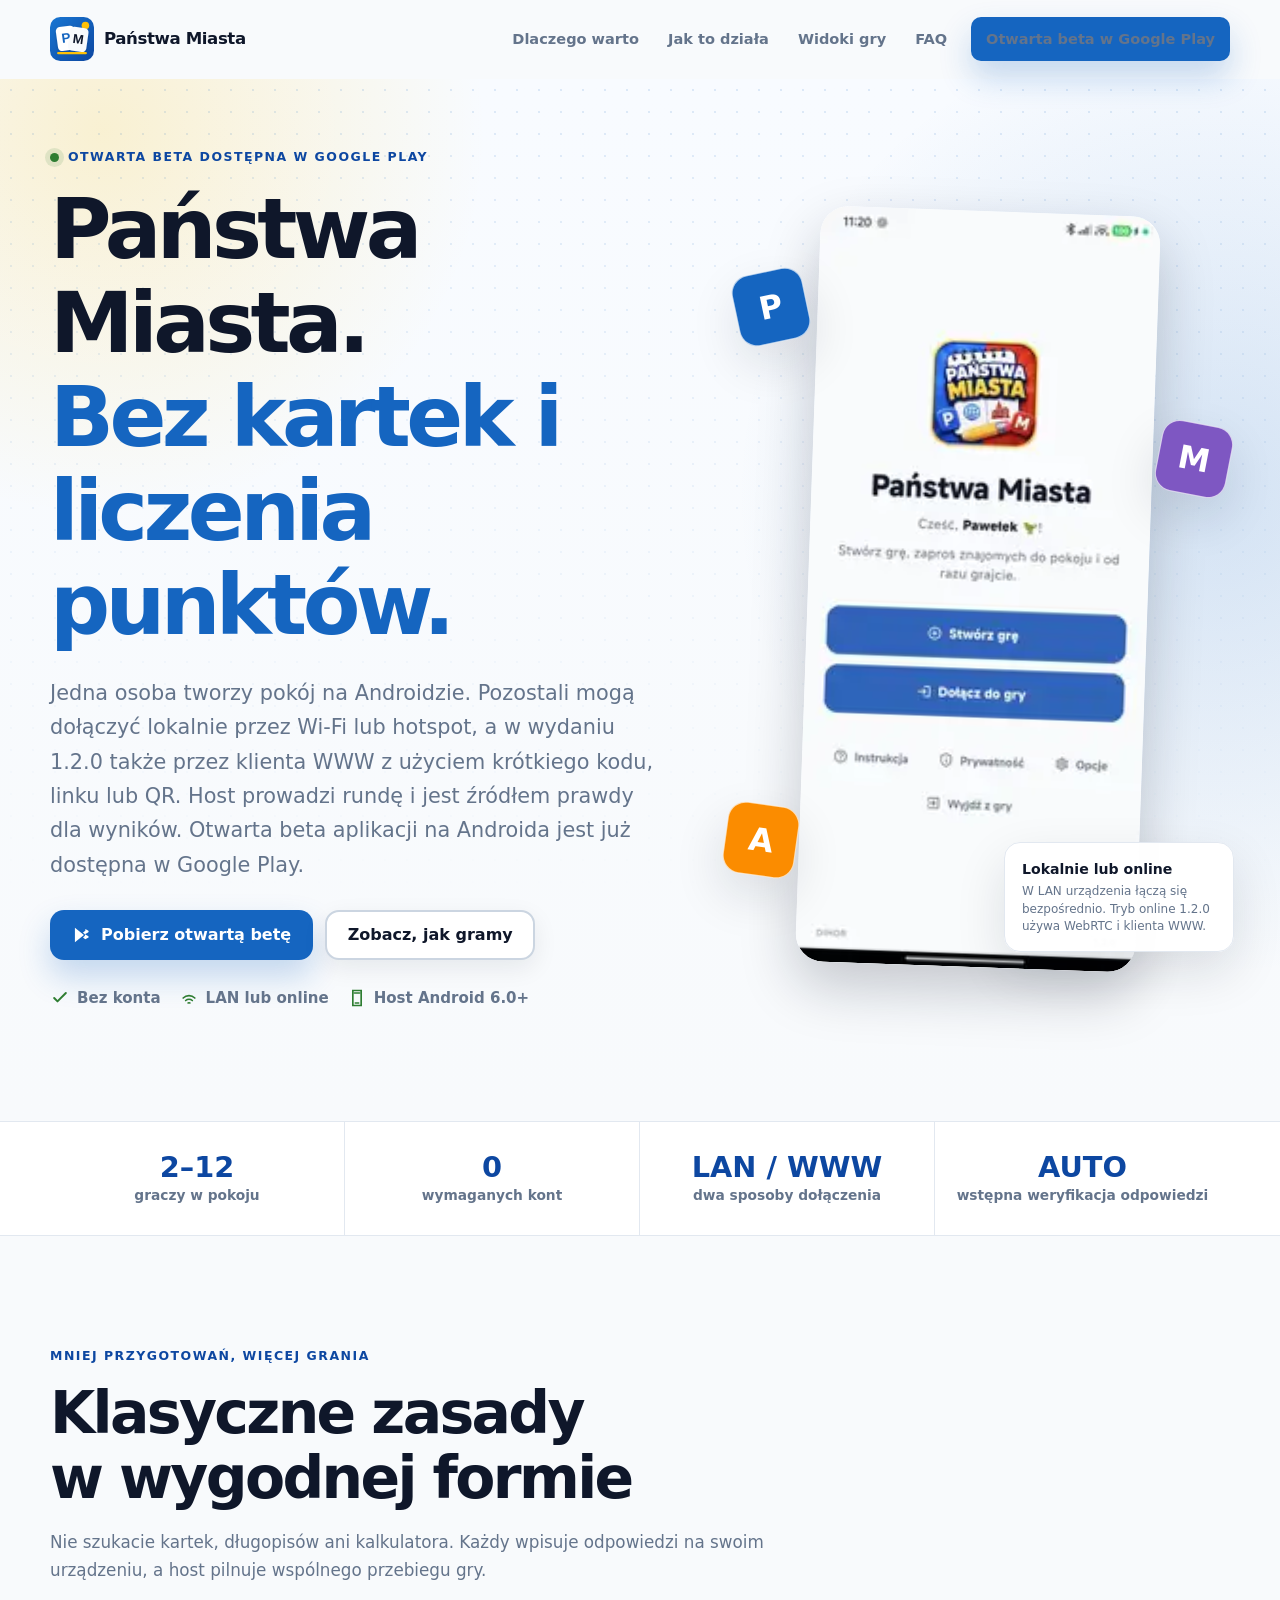
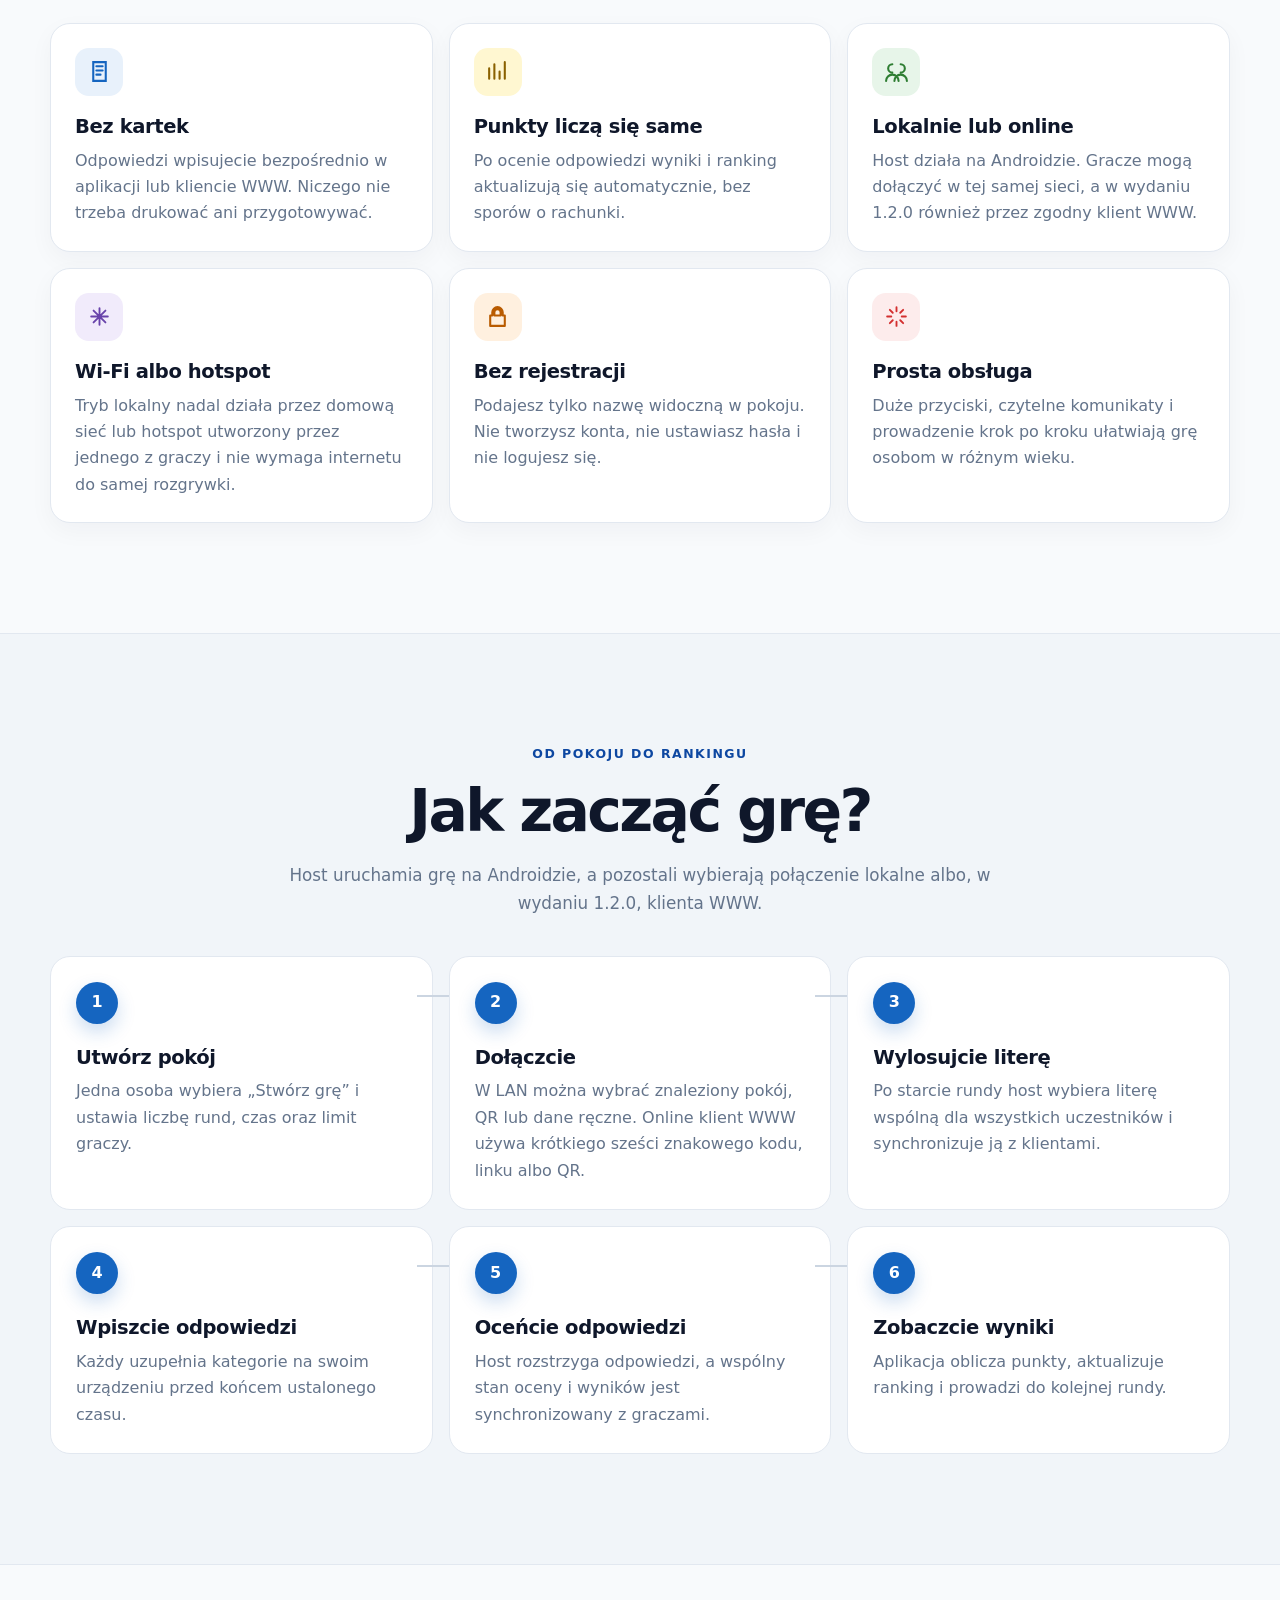
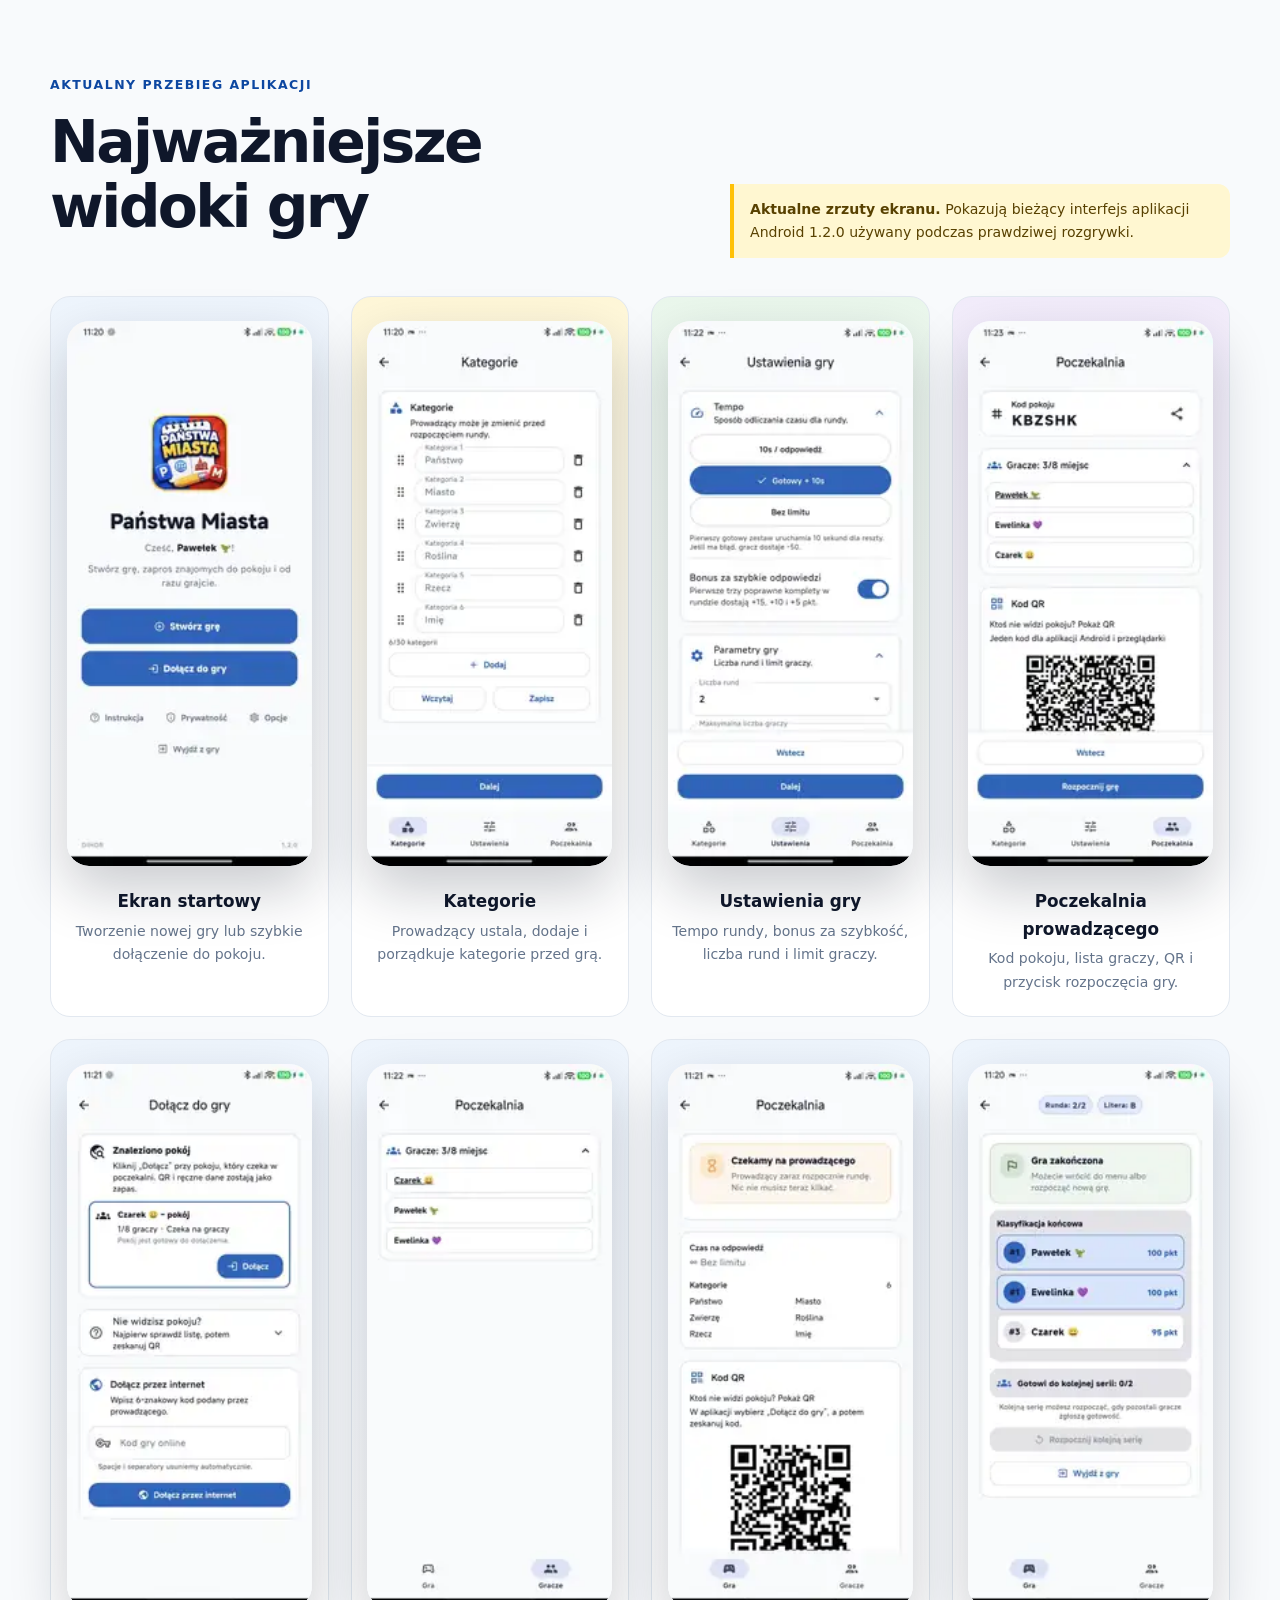
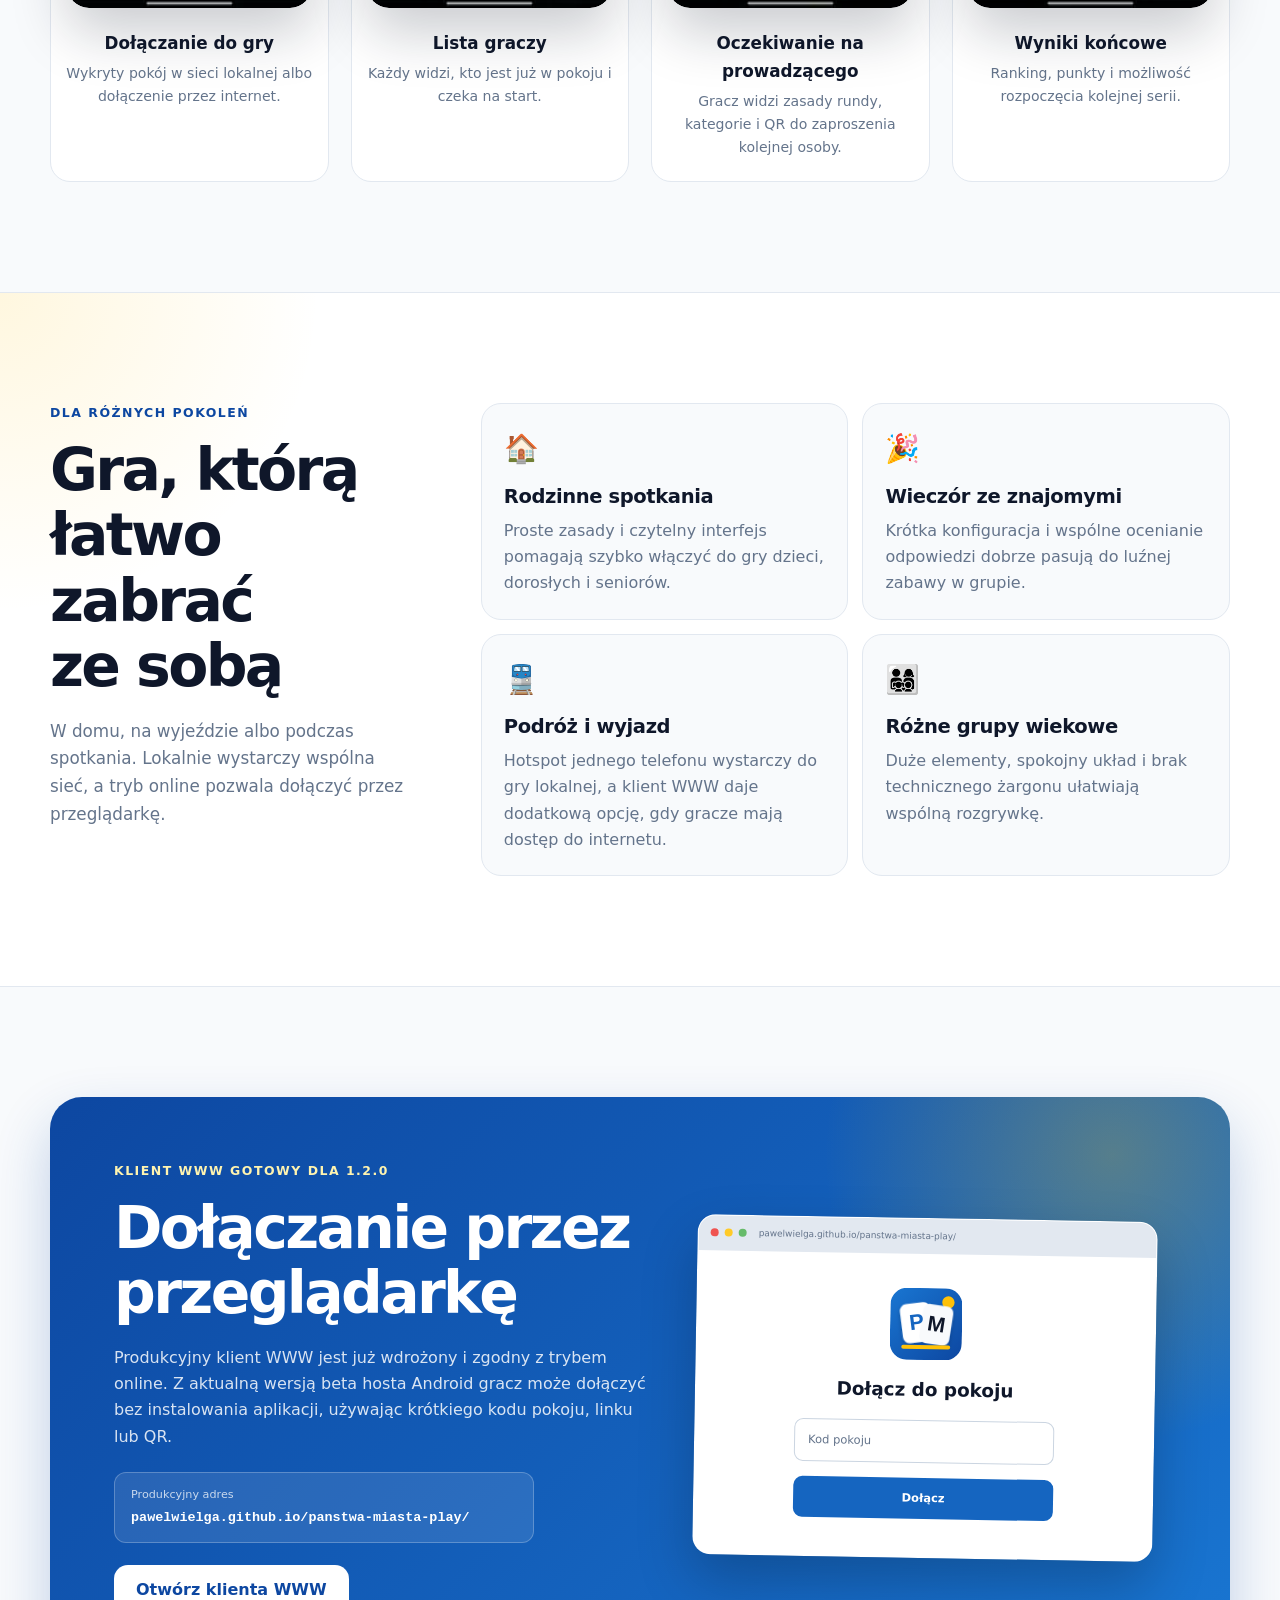
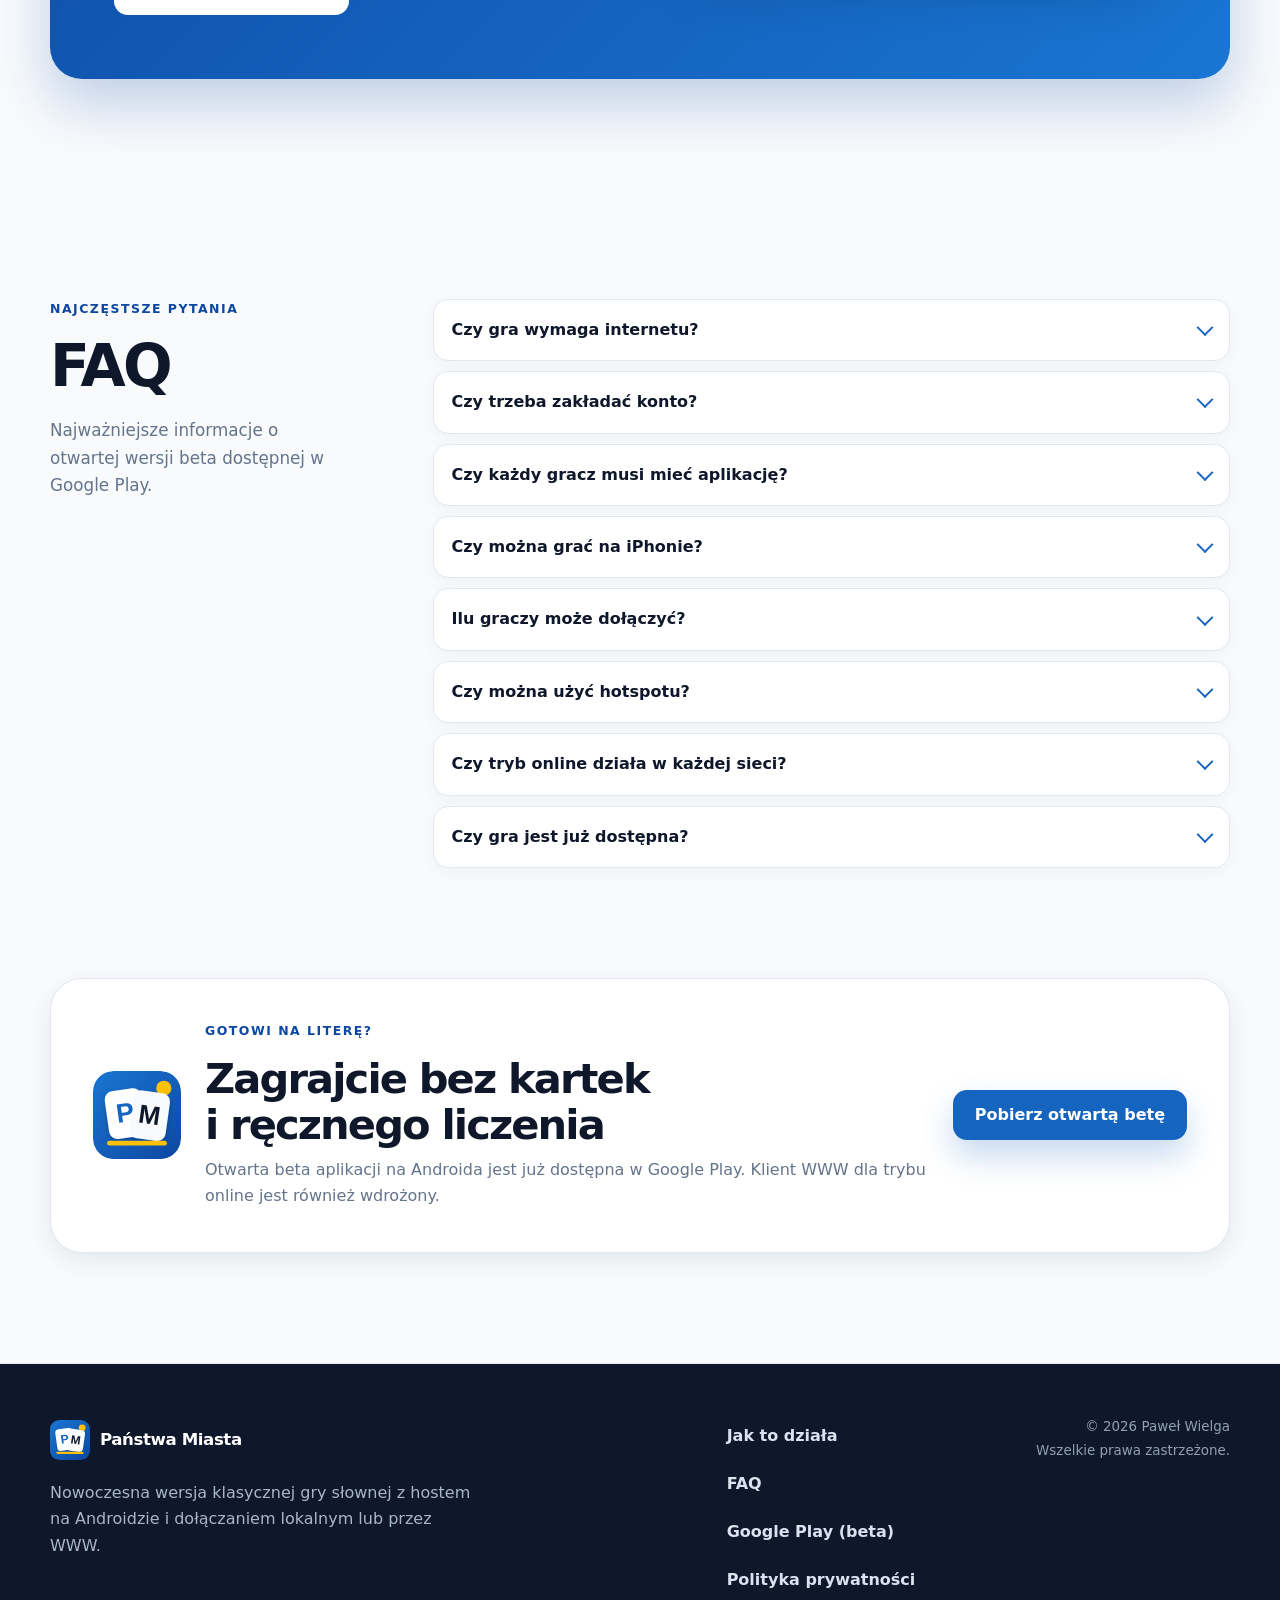
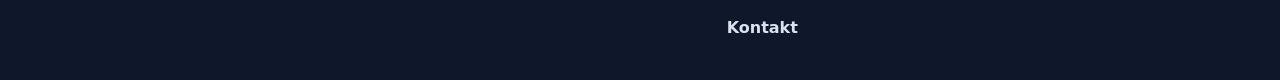
==== commit 7ce40e28: "refine automatic verification copy" ====
--- a/index.html
+++ b/index.html
@@ -129,7 +129,7 @@
         <div><strong>2–12</strong><span>graczy w pokoju</span></div>
         <div><strong>0</strong><span>wymaganych kont</span></div>
         <div><strong>LAN / WWW</strong><span>dwa sposoby dołączenia</span></div>
-        <div><strong>100%</strong><span>automatycznej punktacji</span></div>
+        <div><strong>AUTO</strong><span>wstępna weryfikacja odpowiedzi</span></div>
       </div>
     </section>
 
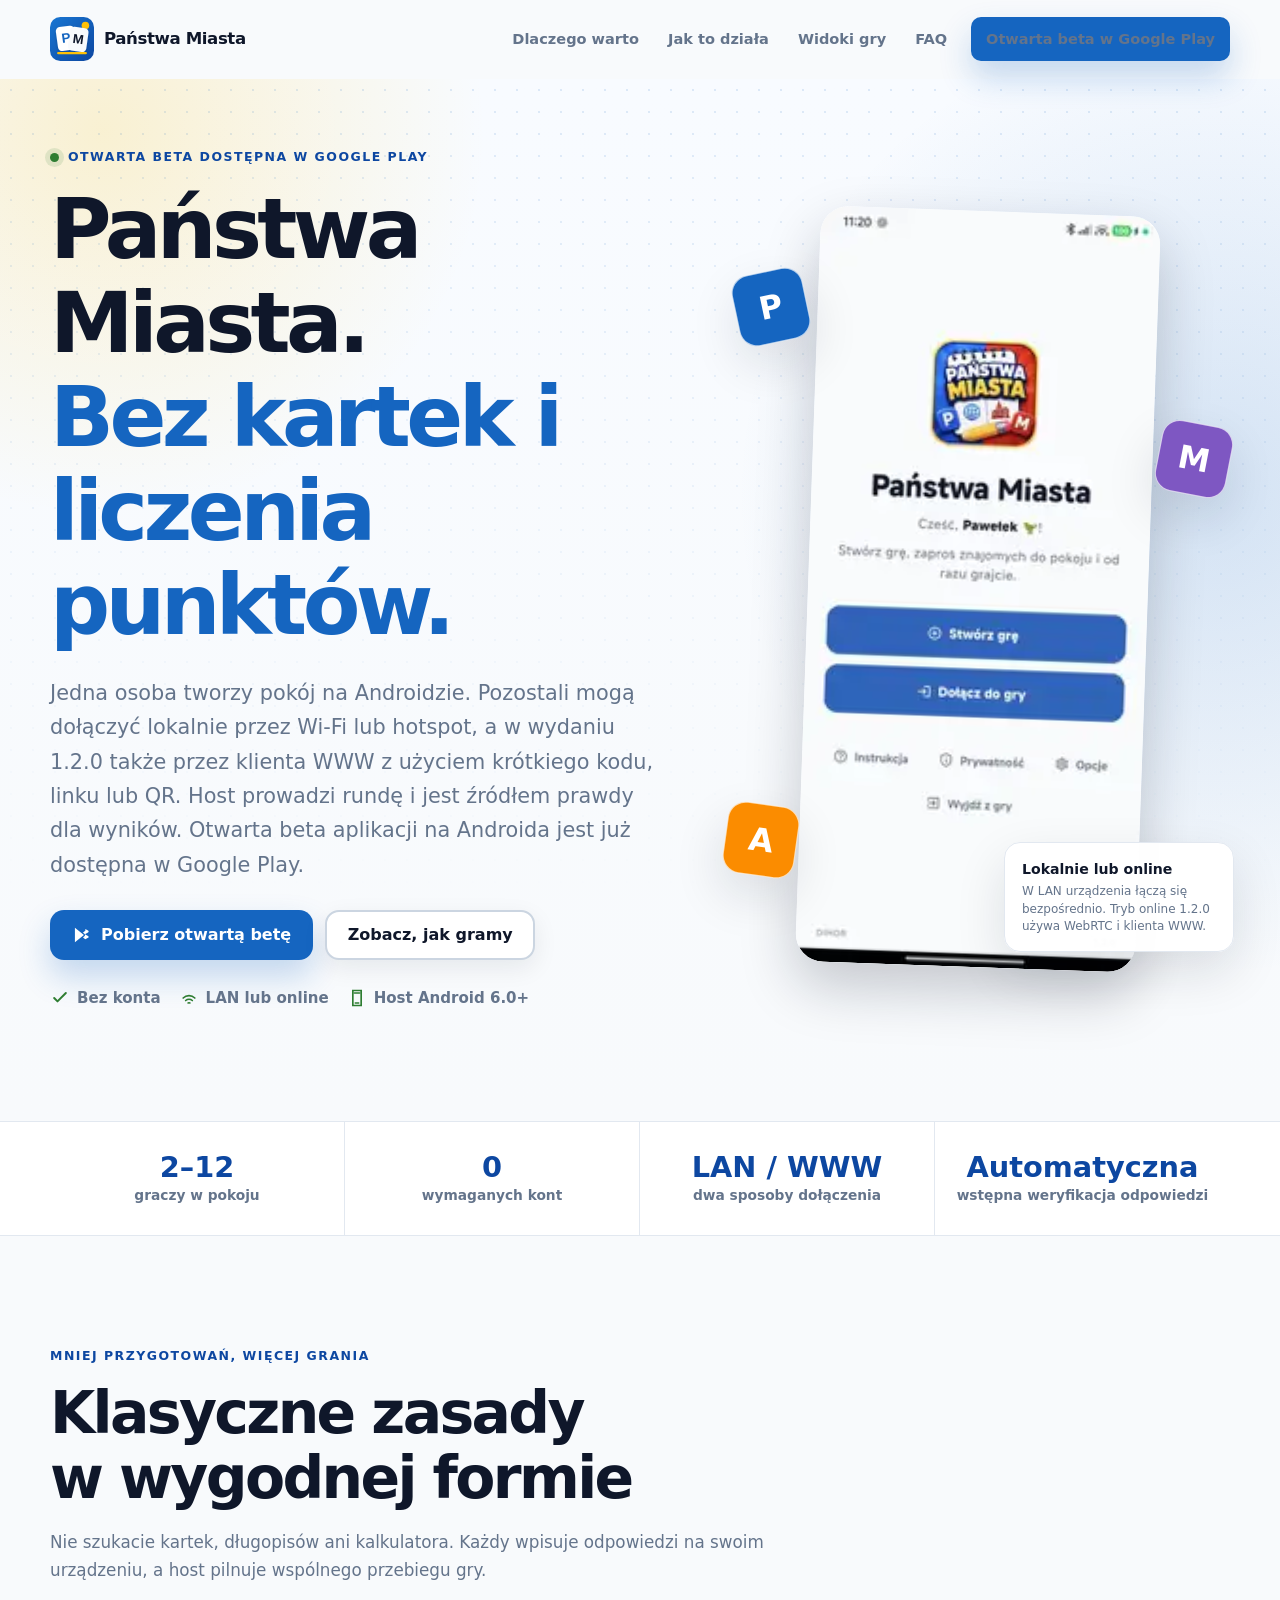
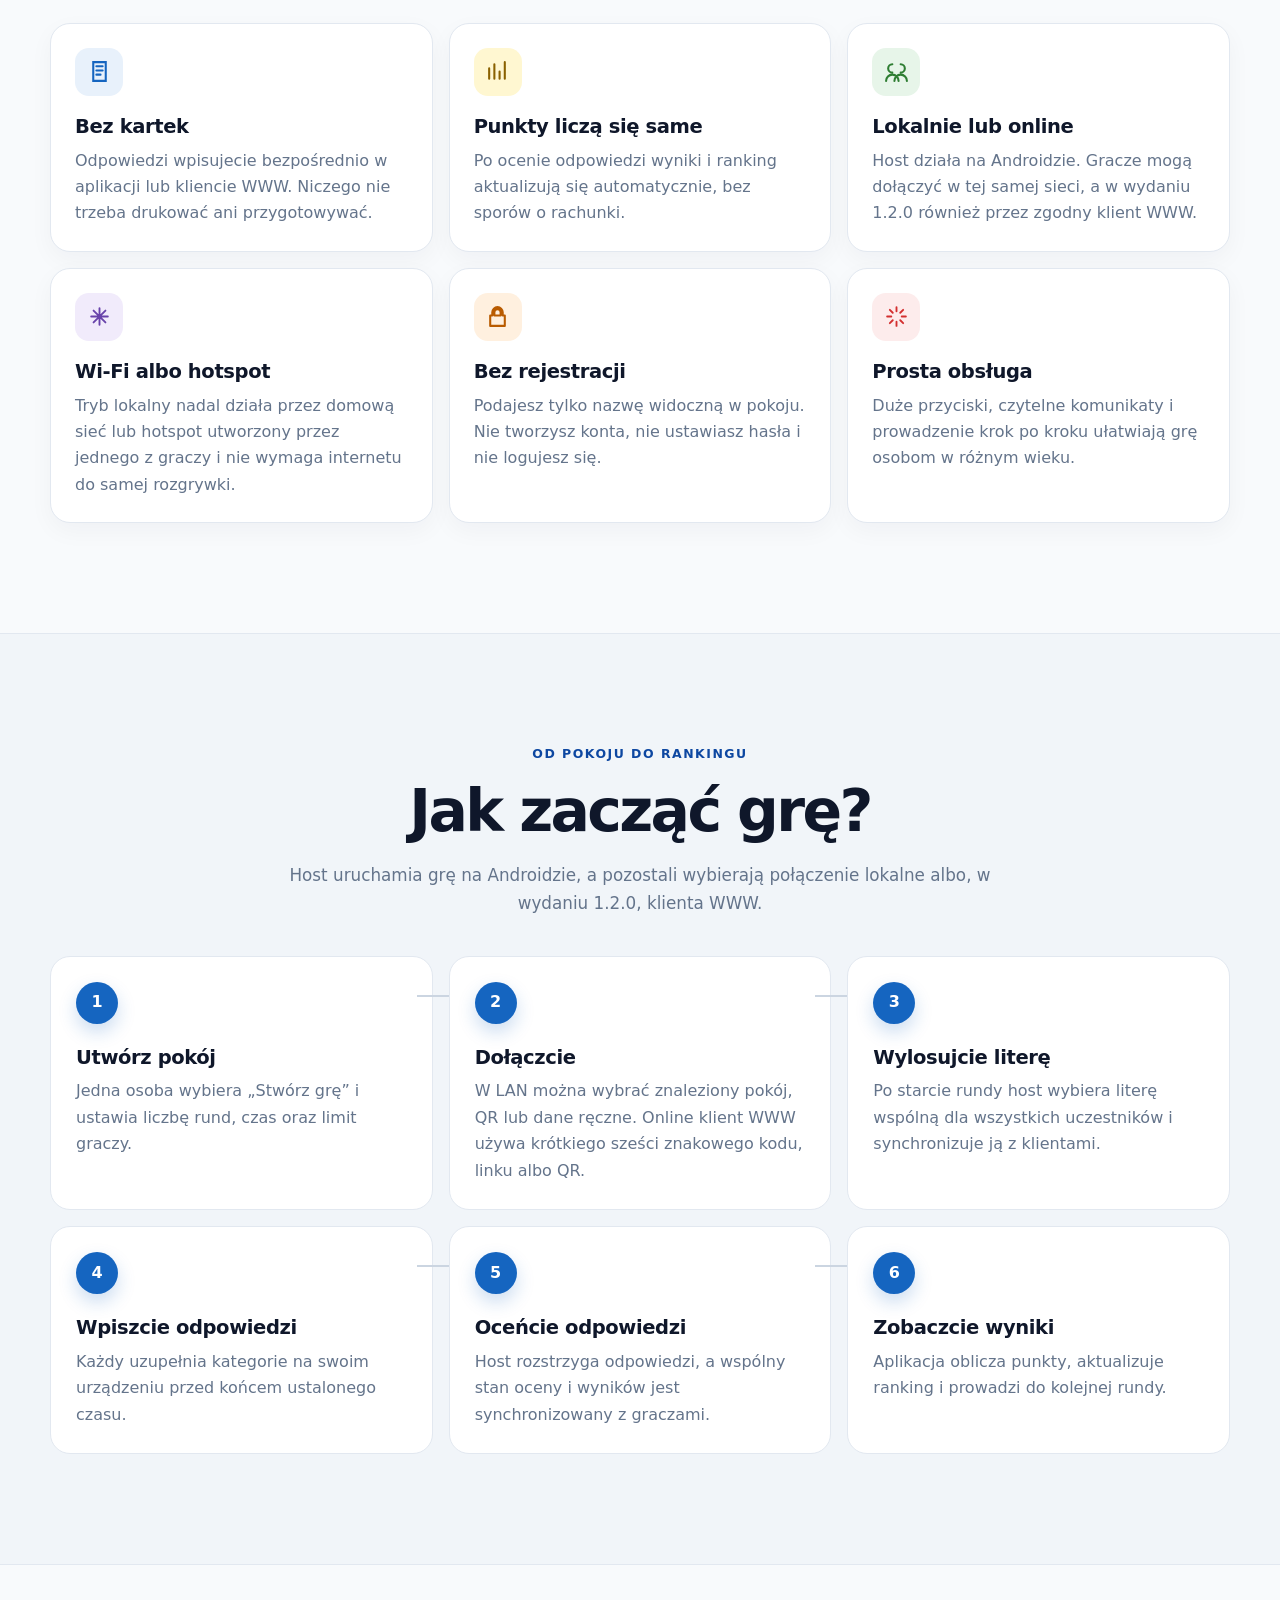
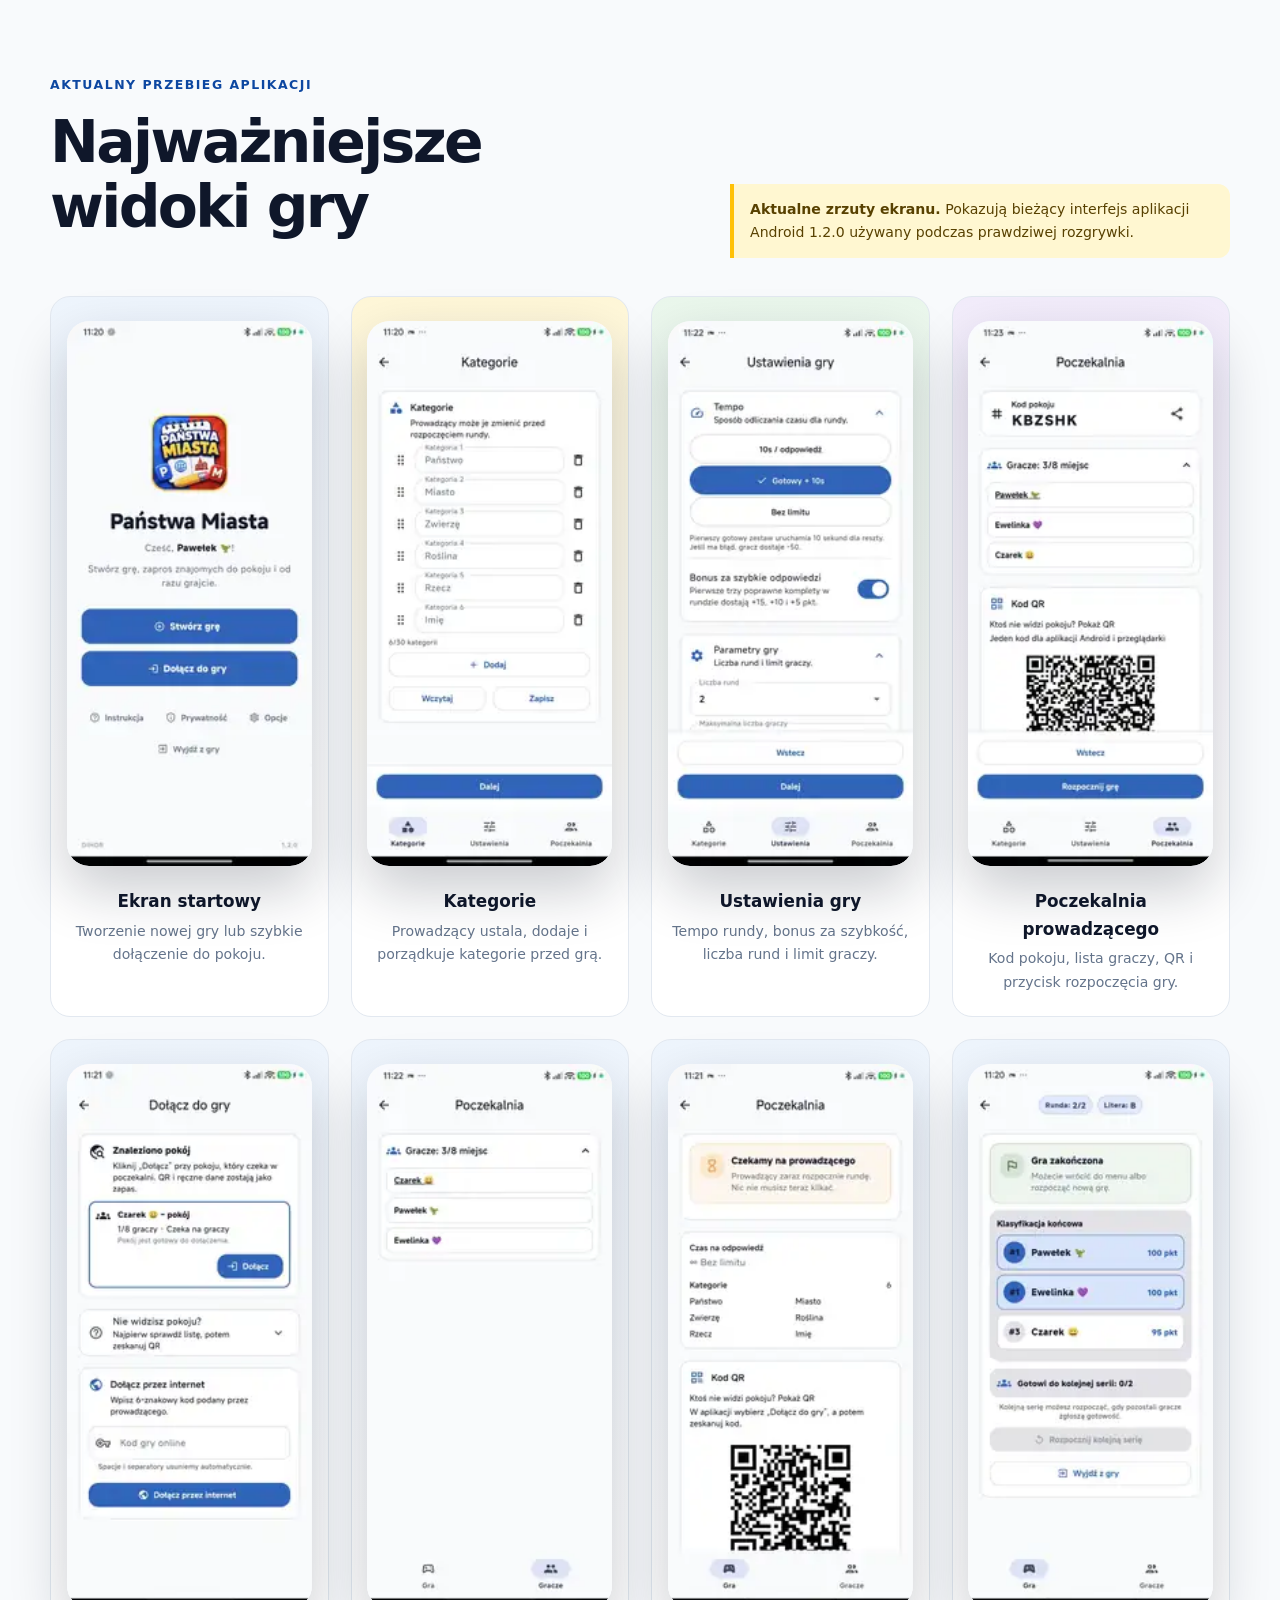
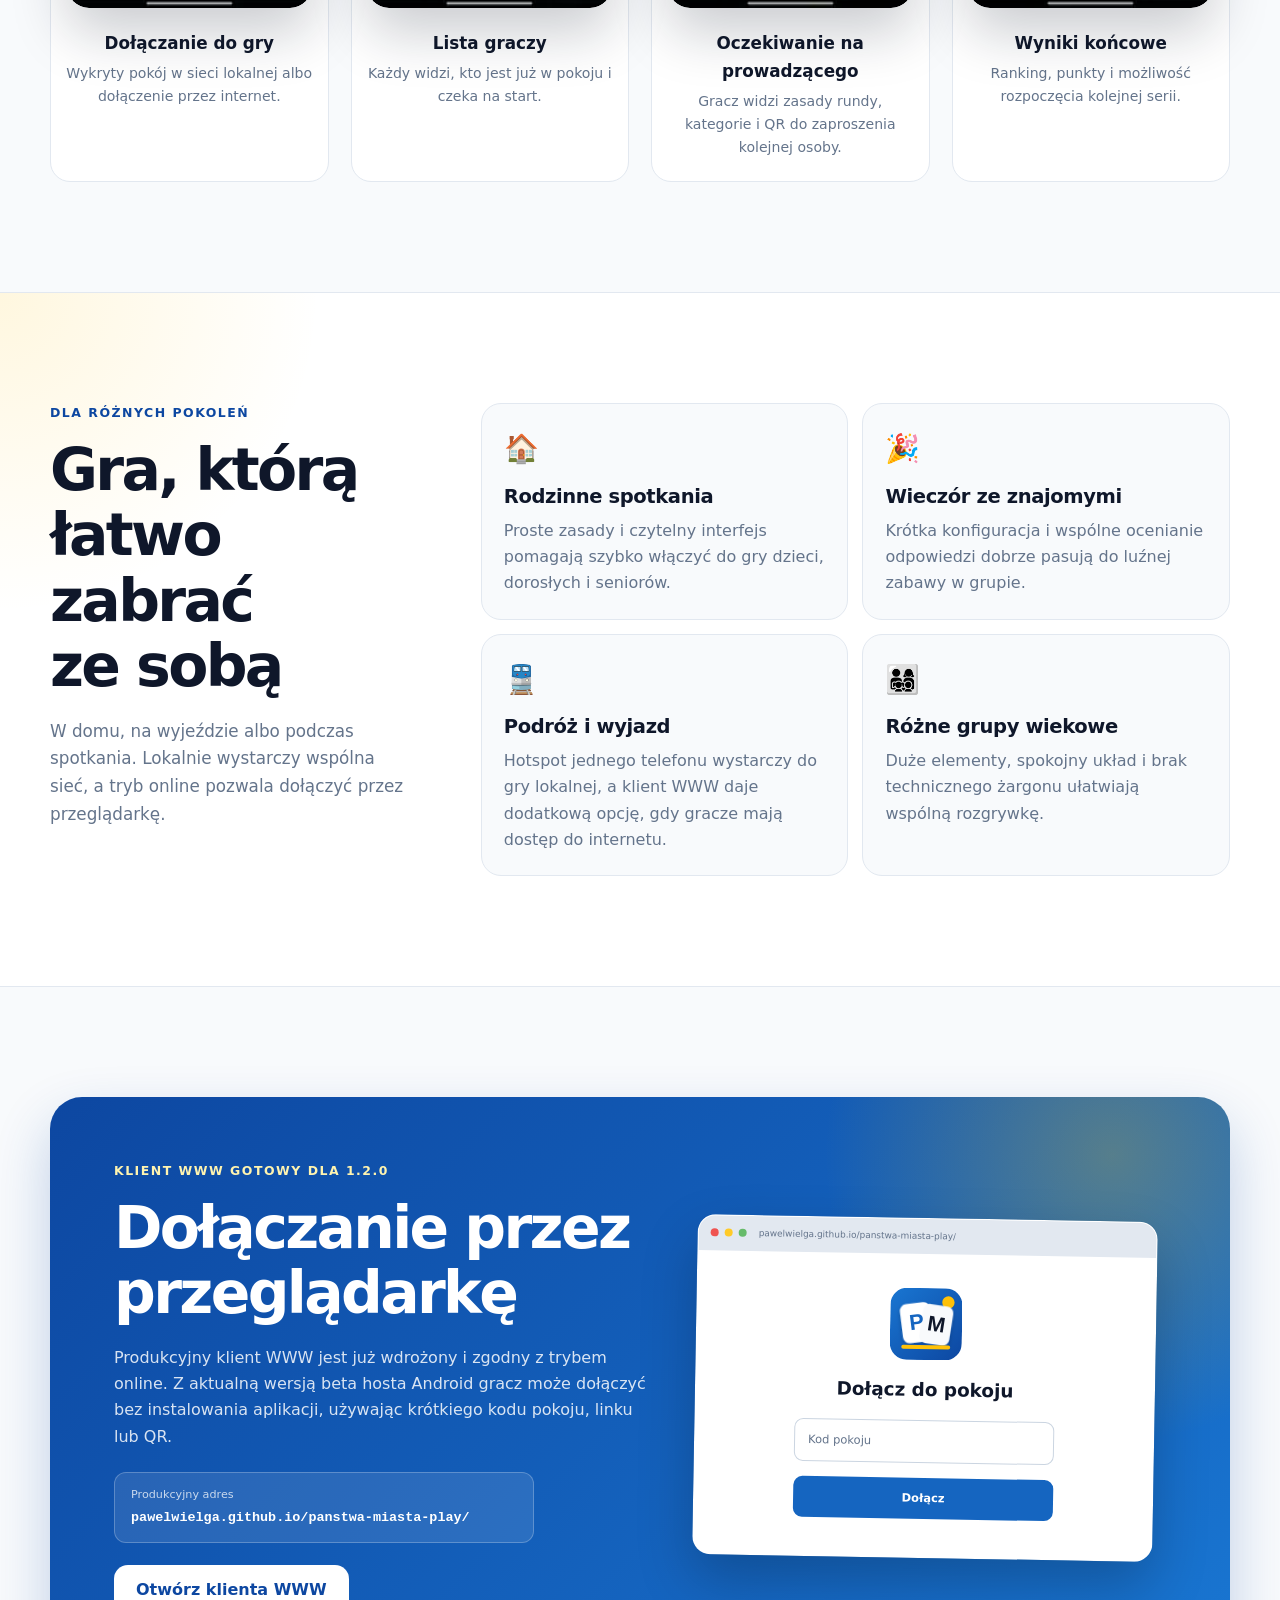
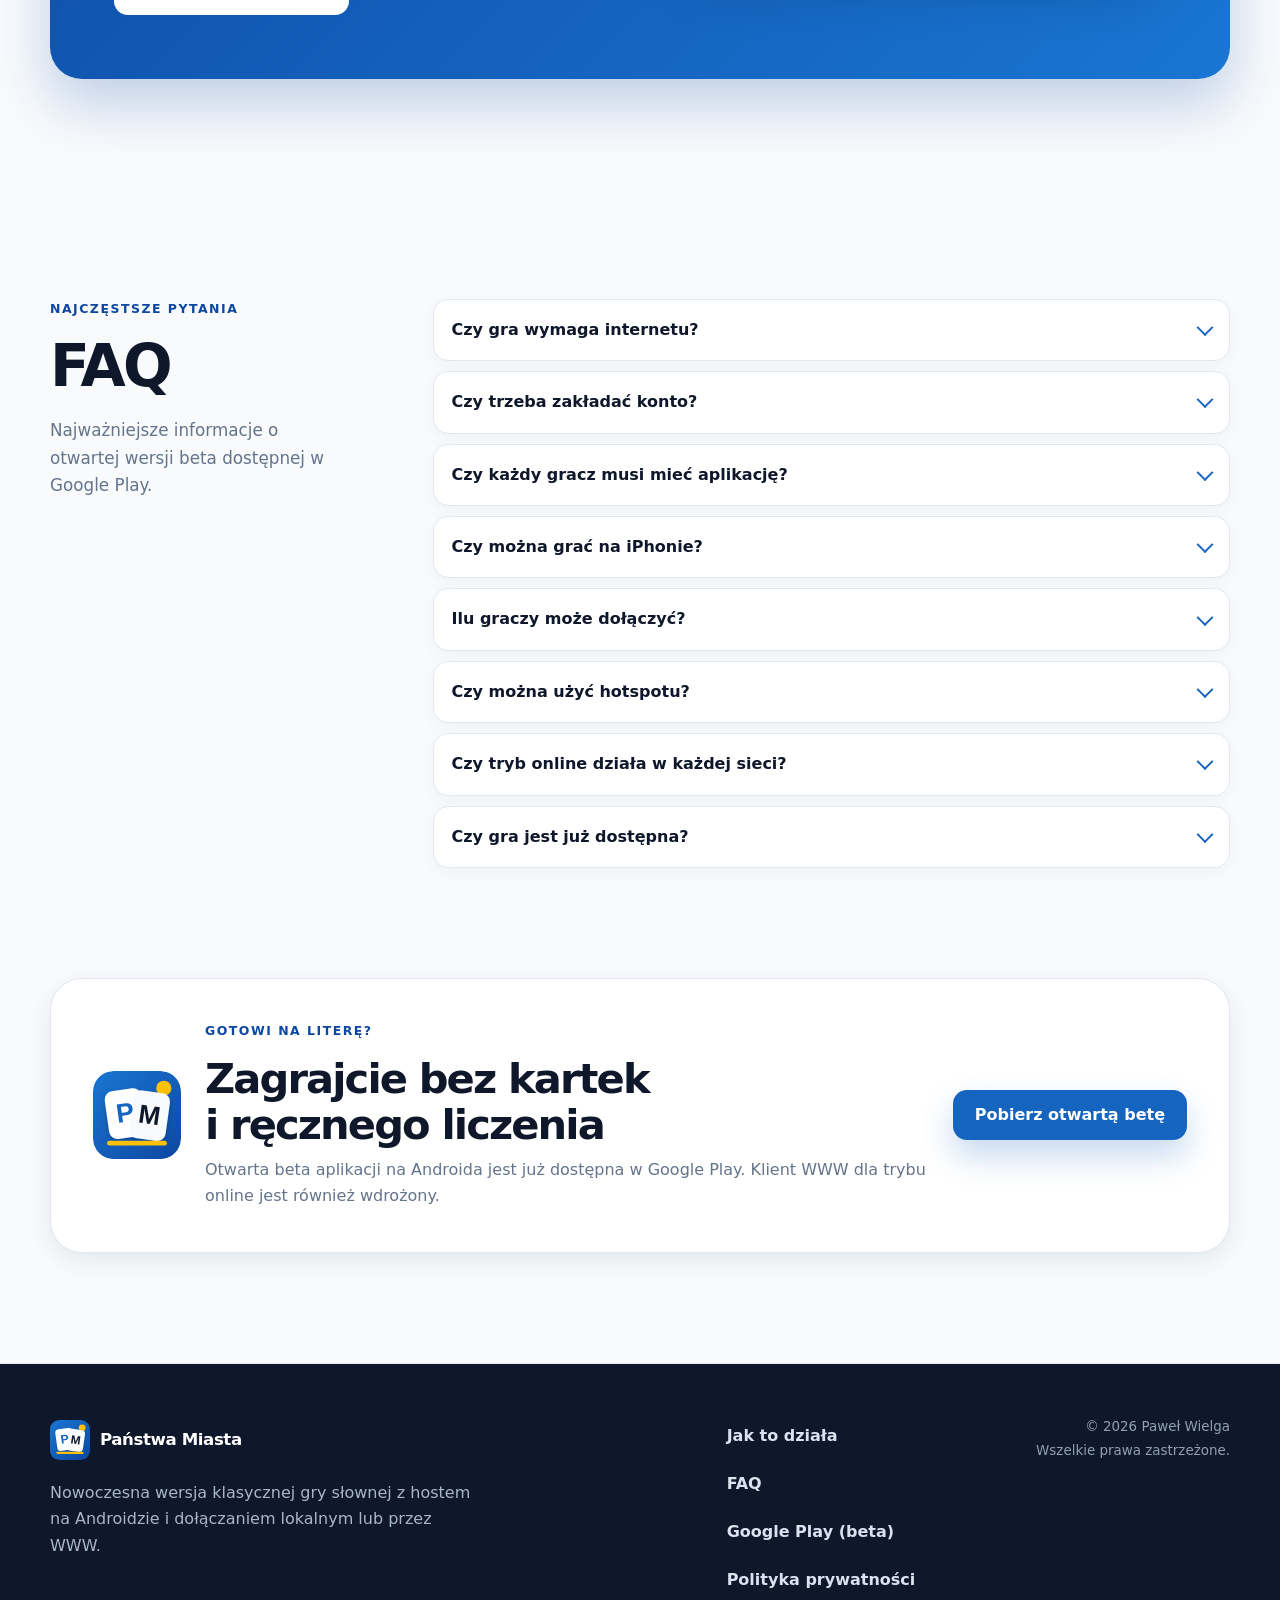
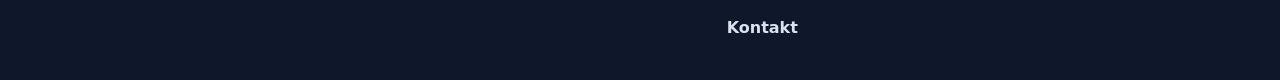
==== commit 5b839839: "use full automatic verification label" ====
--- a/index.html
+++ b/index.html
@@ -129,7 +129,7 @@
         <div><strong>2–12</strong><span>graczy w pokoju</span></div>
         <div><strong>0</strong><span>wymaganych kont</span></div>
         <div><strong>LAN / WWW</strong><span>dwa sposoby dołączenia</span></div>
-        <div><strong>AUTO</strong><span>wstępna weryfikacja odpowiedzi</span></div>
+        <div><strong>Automatyczna</strong><span>wstępna weryfikacja odpowiedzi</span></div>
       </div>
     </section>
 
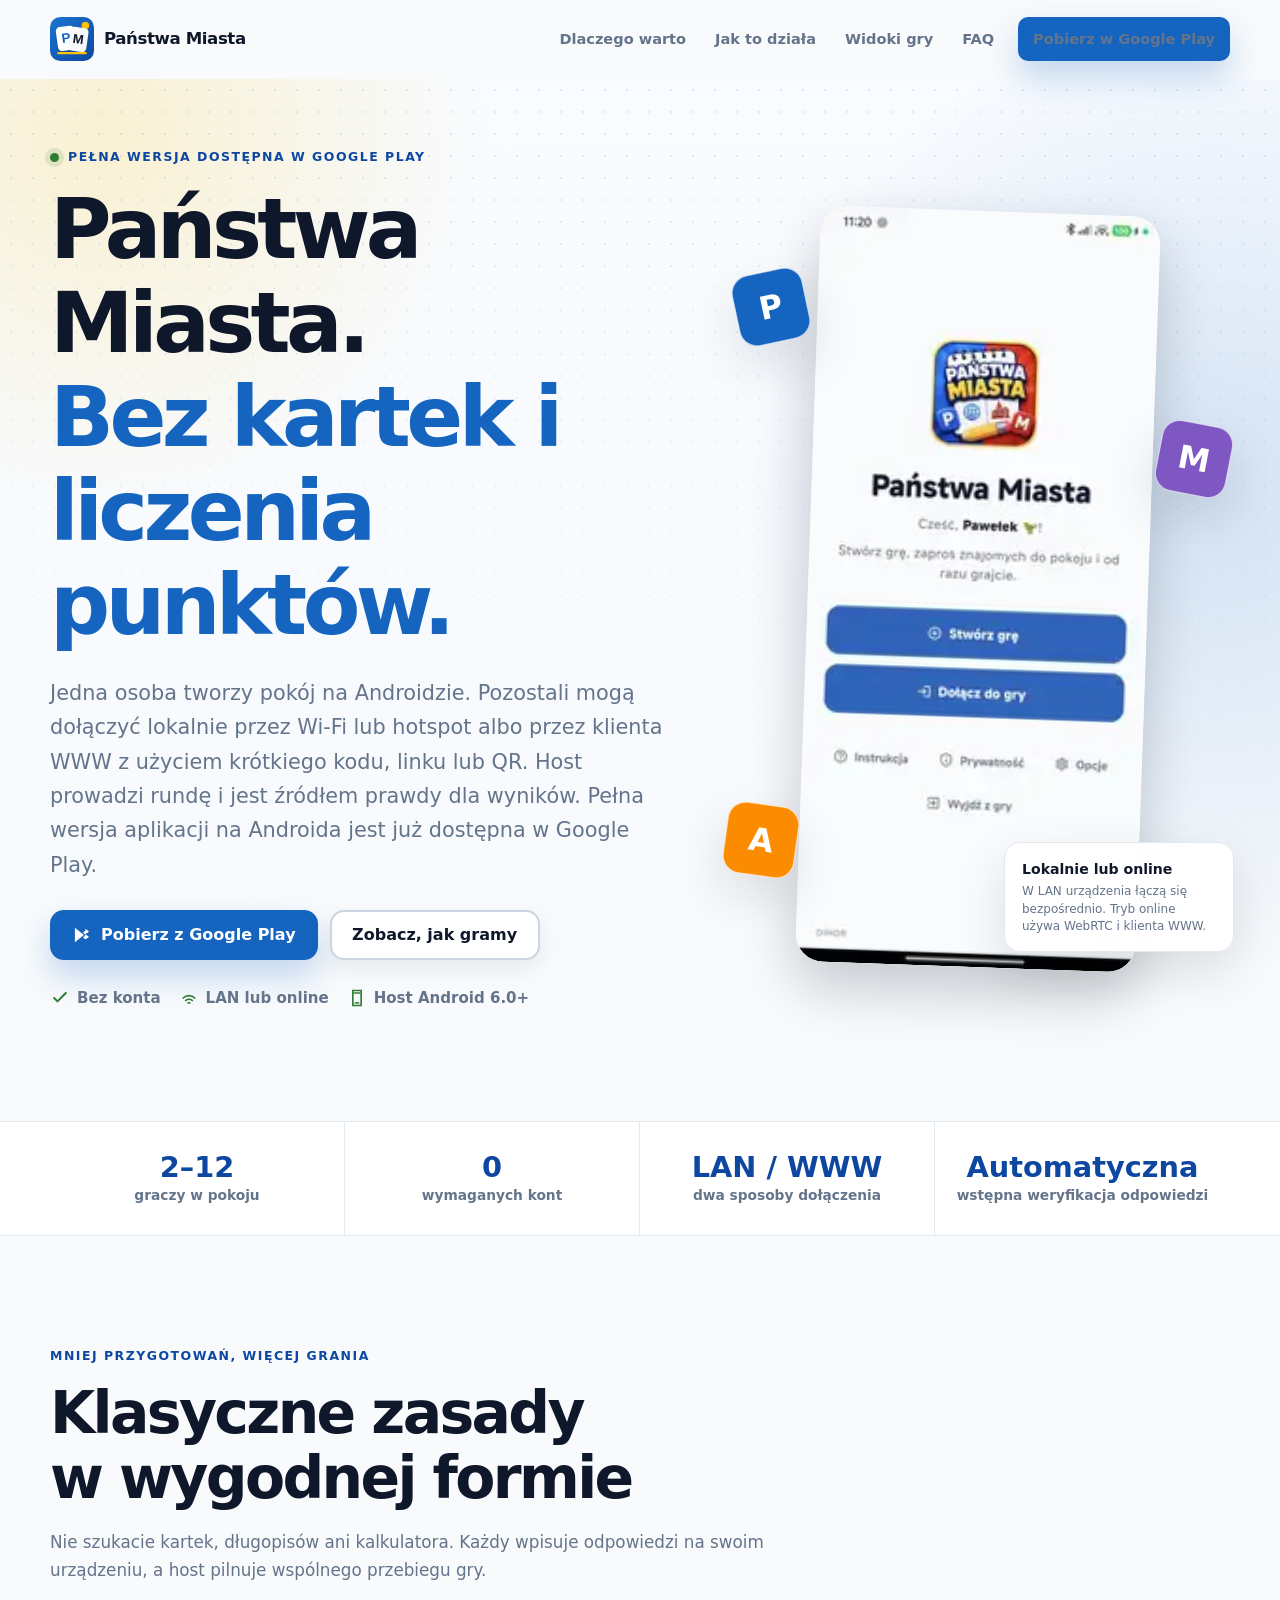
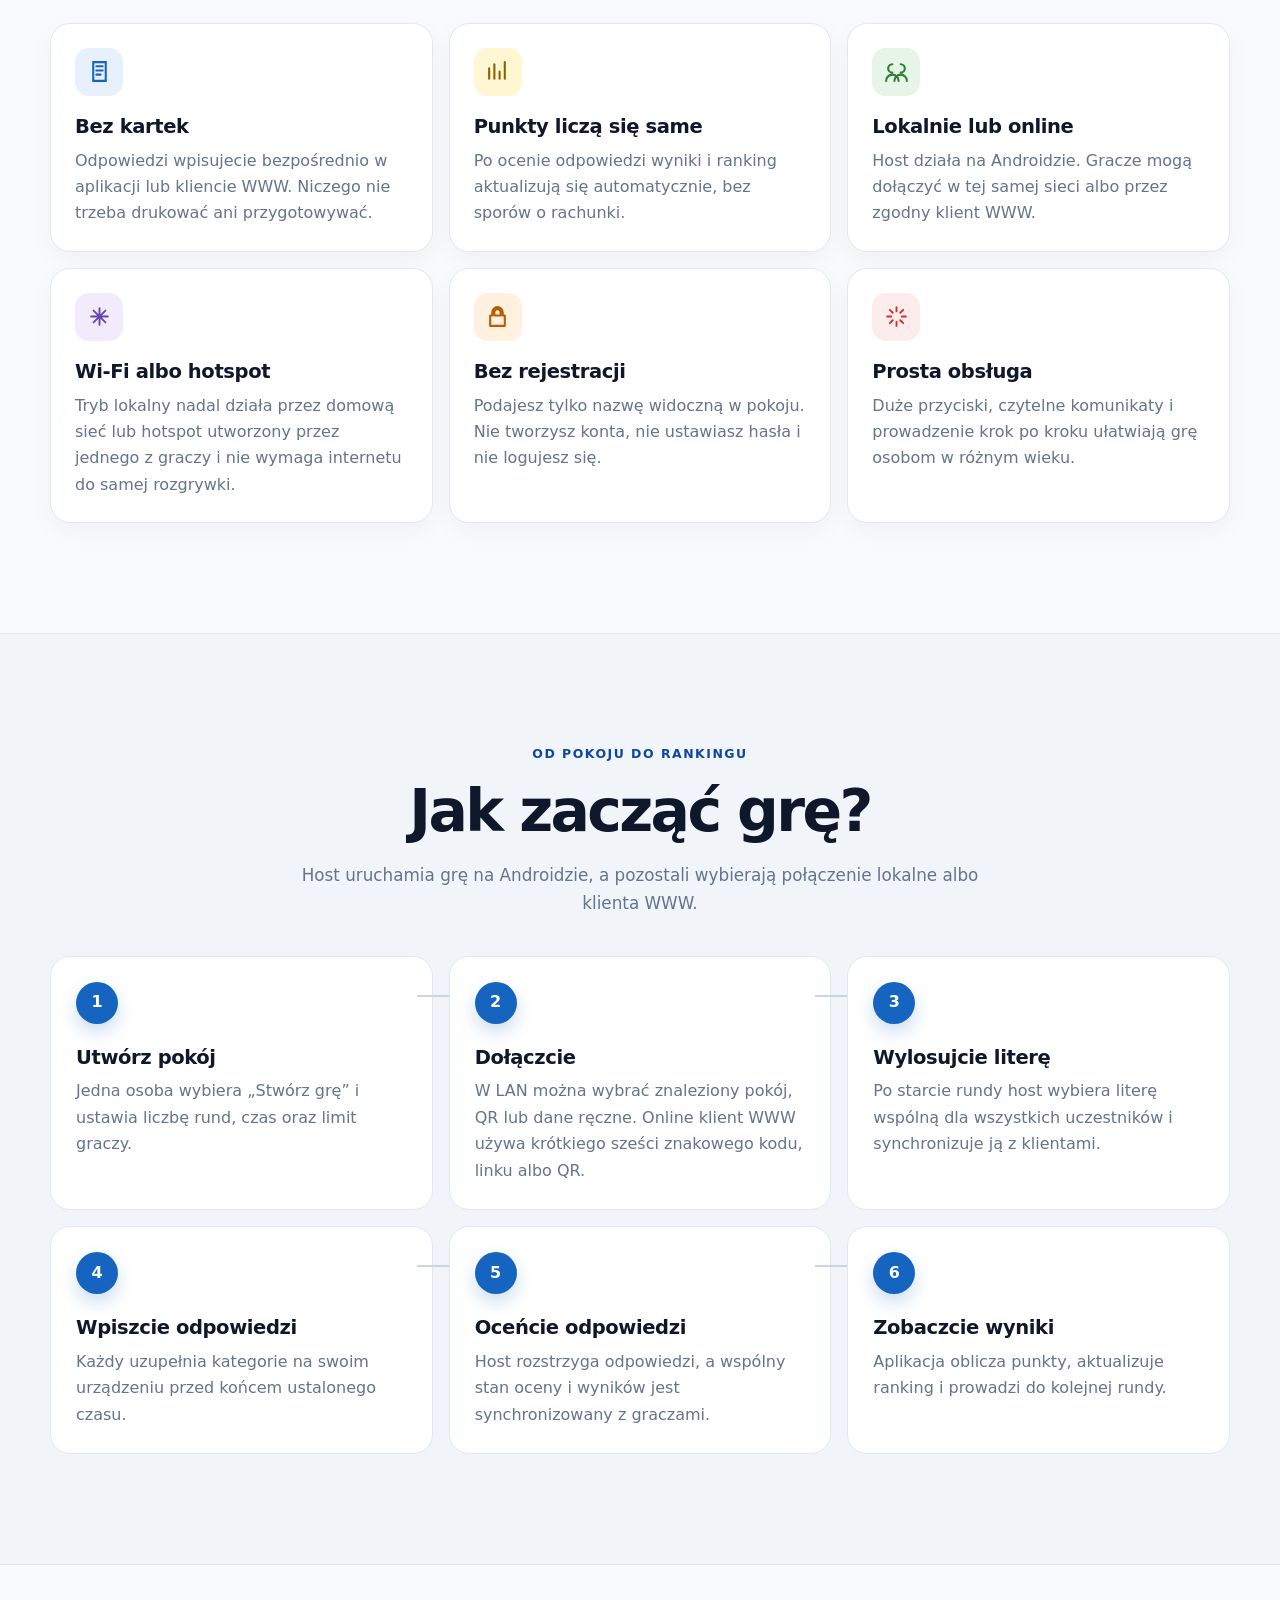
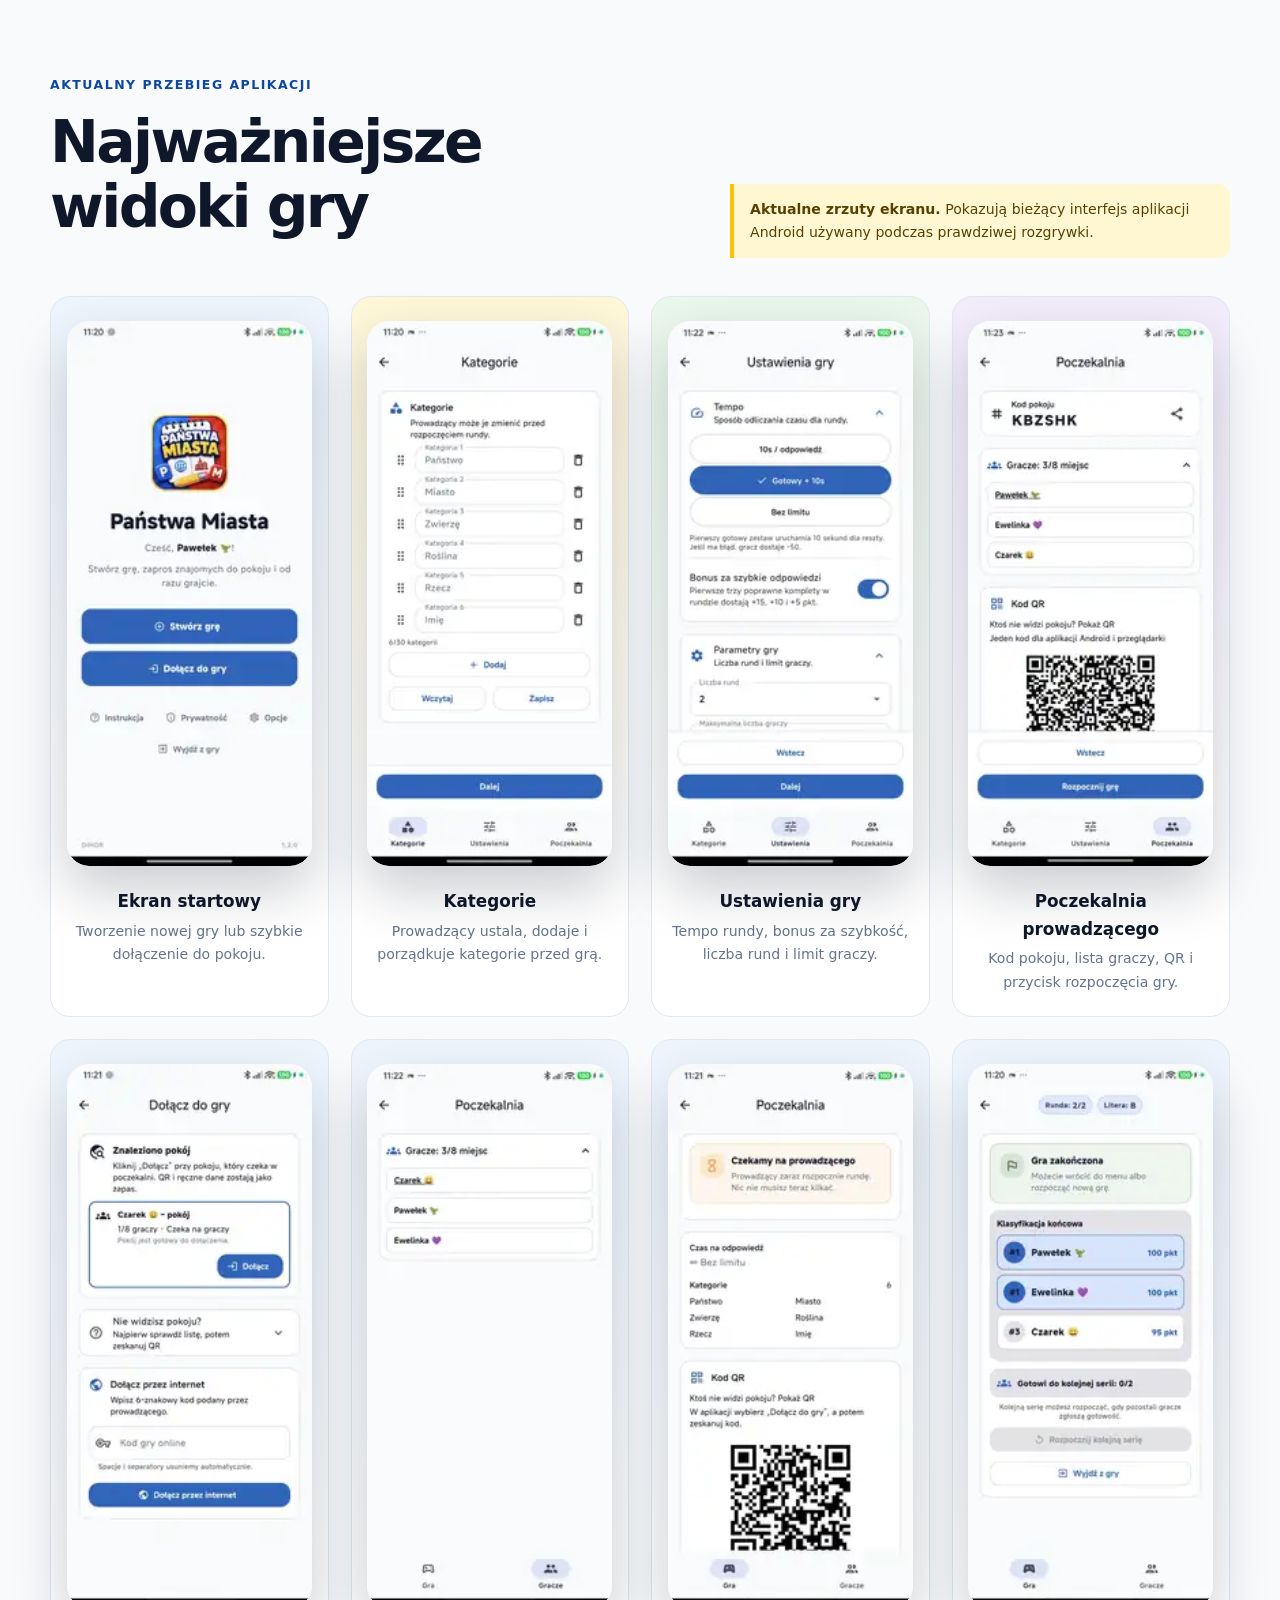
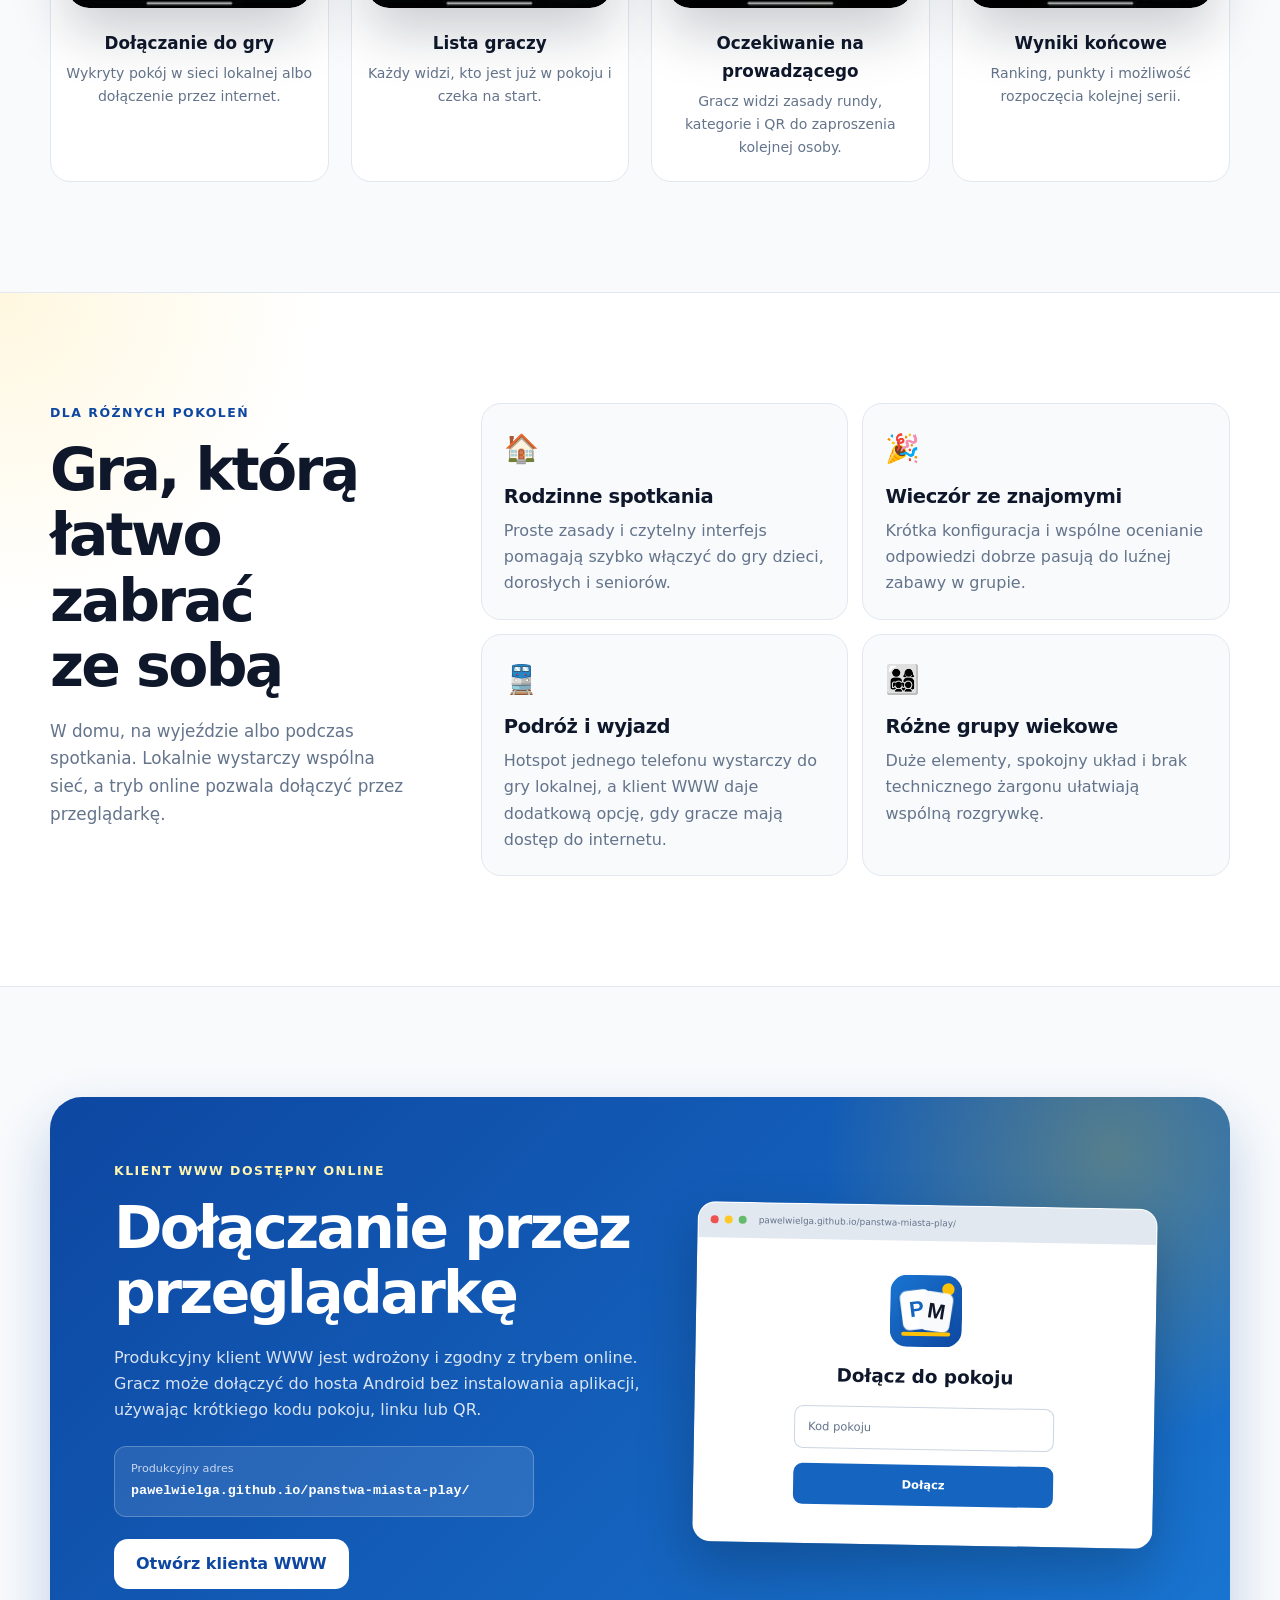
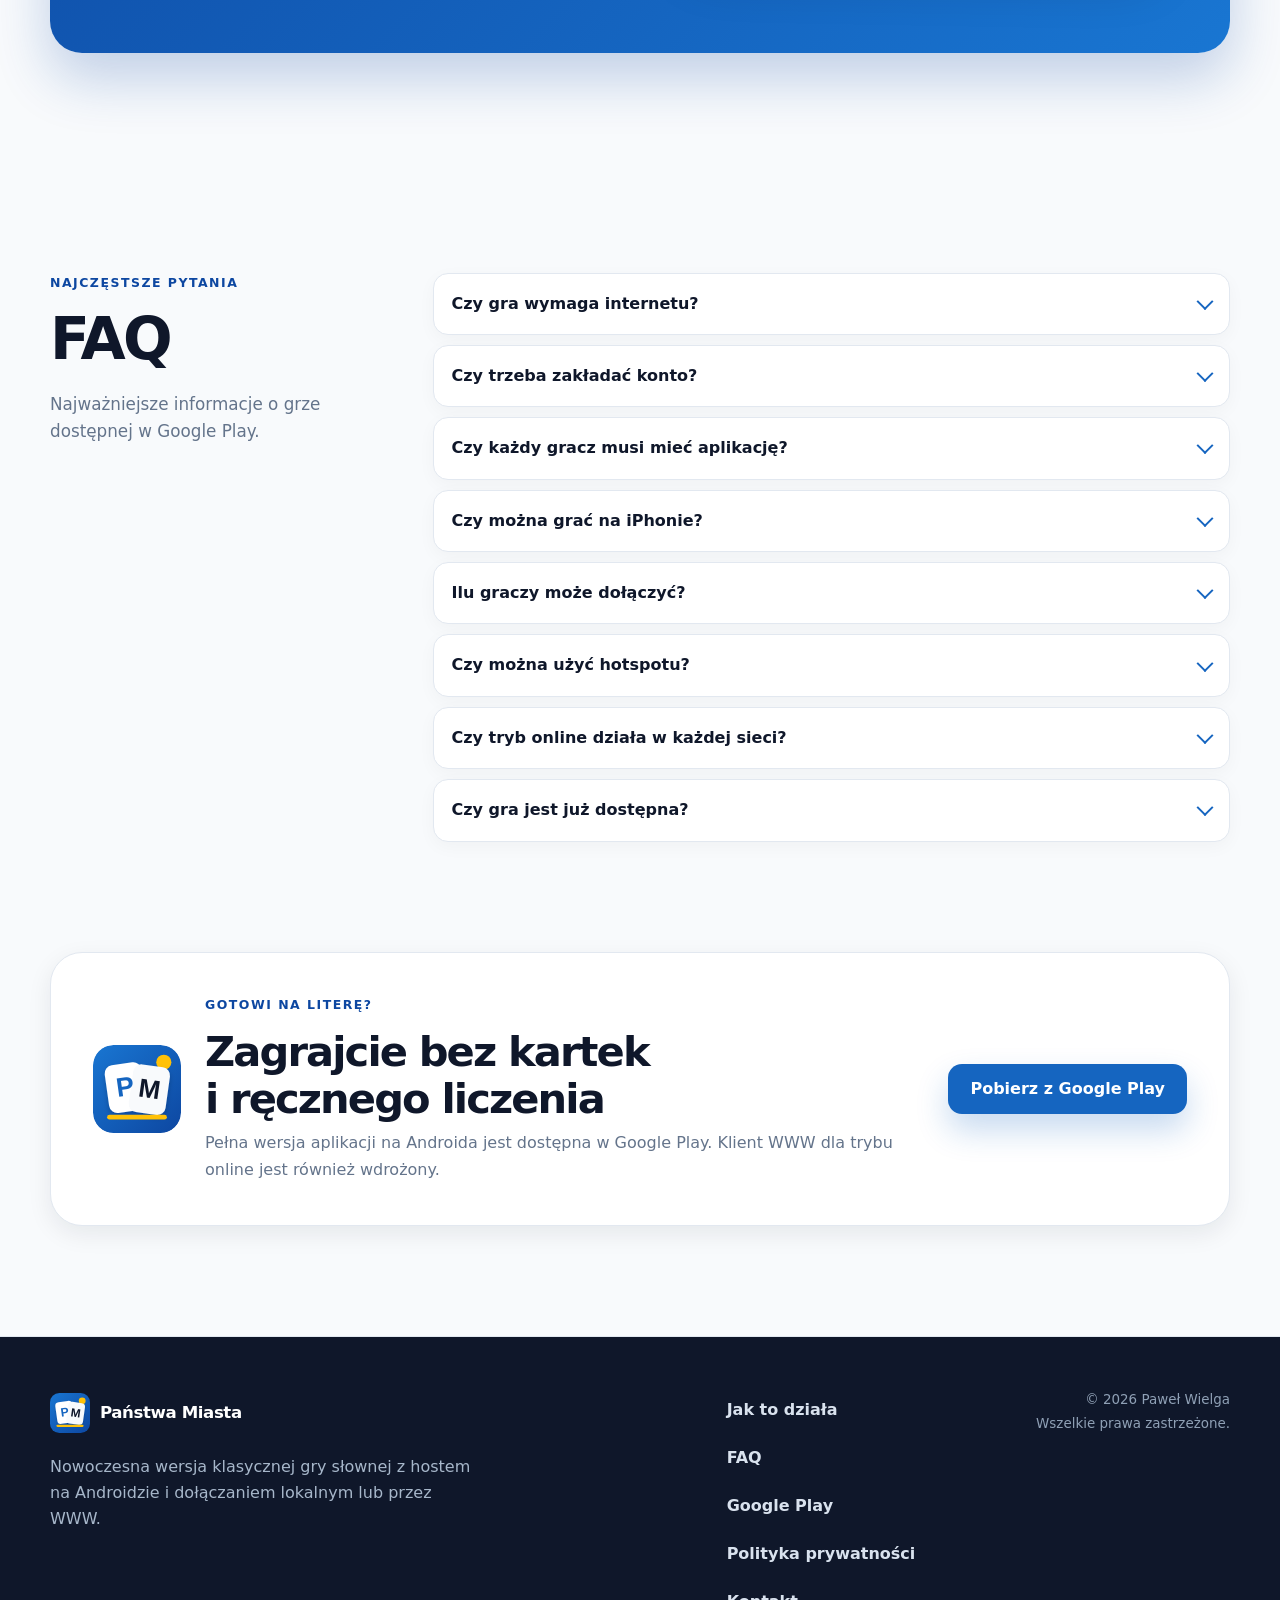
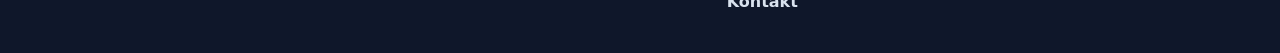
==== commit 9d6fcbd6: "Update landing for full Google Play release" ====
--- a/index.html
+++ b/index.html
@@ -4,7 +4,7 @@
   <meta charset="utf-8">
   <meta name="viewport" content="width=device-width, initial-scale=1">
   <title>Państwa Miasta | Gra na Androida z dołączaniem przez WWW</title>
-  <meta name="description" content="Otwarta beta gry Państwa Miasta jest dostępna w Google Play. Host działa na Androidzie, a gracze mogą dołączać lokalnie przez Wi-Fi lub hotspot oraz przez klienta WWW.">
+  <meta name="description" content="Gra Państwa Miasta jest dostępna w Google Play. Host działa na Androidzie, a gracze mogą dołączać lokalnie przez Wi-Fi lub hotspot oraz przez klienta WWW.">
   <meta name="theme-color" content="#1565c0">
   <meta name="color-scheme" content="light">
   <link rel="canonical" href="https://pawelwielga.github.io/panstwa-miasta-website/">
@@ -15,7 +15,7 @@
   <meta property="og:locale" content="pl_PL">
   <meta property="og:site_name" content="Państwa Miasta">
   <meta property="og:title" content="Państwa Miasta bez kartek i liczenia punktów">
-  <meta property="og:description" content="Otwarta beta gry Państwa Miasta jest już dostępna w Google Play. Graj lokalnie na Androidzie lub dołączaj przez klienta WWW.">
+  <meta property="og:description" content="Państwa Miasta jest już dostępne w Google Play. Graj lokalnie na Androidzie lub dołączaj przez klienta WWW.">
   <meta property="og:url" content="https://pawelwielga.github.io/panstwa-miasta-website/">
   <meta property="og:image" content="https://pawelwielga.github.io/panstwa-miasta-website/assets/og-image.svg">
   <meta property="og:image:width" content="1200">
@@ -24,7 +24,7 @@
 
   <meta name="twitter:card" content="summary_large_image">
   <meta name="twitter:title" content="Państwa Miasta bez kartek i liczenia punktów">
-  <meta name="twitter:description" content="Otwarta beta gry Państwa Miasta jest dostępna w Google Play. Host działa na Androidzie, a gracze mogą dołączać lokalnie lub przez WWW.">
+  <meta name="twitter:description" content="Państwa Miasta jest dostępne w Google Play. Host działa na Androidzie, a gracze mogą dołączać lokalnie lub przez WWW.">
   <meta name="twitter:image" content="https://pawelwielga.github.io/panstwa-miasta-website/assets/og-image.svg">
 
   <script type="application/ld+json">
@@ -67,7 +67,7 @@
         <a href="#jak-to-dziala">Jak to działa</a>
         <a href="#widoki">Widoki gry</a>
         <a href="#faq">FAQ</a>
-        <a class="button button--small button--primary" href="https://play.google.com/store/apps/details?id=app.dihor.panstwamiasta" aria-label="Pobierz otwartą betę Państwa Miasta w Google Play">Otwarta beta w Google Play</a>
+        <a class="button button--small button--primary" href="https://play.google.com/store/apps/details?id=app.dihor.panstwamiasta" aria-label="Pobierz Państwa Miasta w Google Play">Pobierz w Google Play</a>
       </nav>
     </div>
   </header>
@@ -78,16 +78,16 @@
         <div class="hero-copy">
           <p class="eyebrow">
             <span class="status-dot" aria-hidden="true"></span>
-            Otwarta beta dostępna w Google Play
+            Pełna wersja dostępna w Google Play
           </p>
           <h1 id="hero-title">Państwa Miasta.<br><span>Bez kartek i liczenia punktów.</span></h1>
-          <p class="hero-lead">Jedna osoba tworzy pokój na Androidzie. Pozostali mogą dołączyć lokalnie przez Wi-Fi lub hotspot, a w wydaniu 1.2.0 także przez klienta WWW z użyciem krótkiego kodu, linku lub QR. Host prowadzi rundę i jest źródłem prawdy dla wyników. Otwarta beta aplikacji na Androida jest już dostępna w Google Play.</p>
+          <p class="hero-lead">Jedna osoba tworzy pokój na Androidzie. Pozostali mogą dołączyć lokalnie przez Wi-Fi lub hotspot albo przez klienta WWW z użyciem krótkiego kodu, linku lub QR. Host prowadzi rundę i jest źródłem prawdy dla wyników. Pełna wersja aplikacji na Androida jest już dostępna w Google Play.</p>
           <div class="hero-actions">
             <a class="button button--primary" href="https://play.google.com/store/apps/details?id=app.dihor.panstwamiasta">
               <svg viewBox="0 0 24 24" width="20" height="20" aria-hidden="true">
                 <path d="M3.5 3.2v17.6l10.8-8.8L3.5 3.2Zm12 9.8-2.3 1.9 2.8 2.3 3.2-1.8c1.1-.6 1.1-1.7 0-2.3l-3.7-2.1v2Zm.5-6.2-2.8 2.3 2.3 1.9 3.7-2.1c1.1-.6 1.1-1.7 0-2.3L16 4.8v2Z" fill="currentColor"/>
               </svg>
-              Pobierz otwartą betę
+              Pobierz z Google Play
             </a>
             <a class="button button--secondary" href="#jak-to-dziala">Zobacz, jak gramy</a>
           </div>
@@ -118,7 +118,7 @@
           </div>
           <div class="visual-note">
             <strong>Lokalnie lub online</strong>
-            <span>W LAN urządzenia łączą się bezpośrednio. Tryb online 1.2.0 używa WebRTC i klienta WWW.</span>
+            <span>W LAN urządzenia łączą się bezpośrednio. Tryb online używa WebRTC i klienta WWW.</span>
           </div>
         </div>
       </div>
@@ -161,7 +161,7 @@
               <svg viewBox="0 0 24 24"><path d="M8 13a4 4 0 1 1 0-8m8 8a4 4 0 1 0 0-8M2 21a6 6 0 0 1 12 0m-4 0a6 6 0 0 1 12 0" fill="none" stroke="currentColor" stroke-width="2" stroke-linecap="round"/></svg>
             </span>
             <h3>Lokalnie lub online</h3>
-            <p>Host działa na Androidzie. Gracze mogą dołączyć w tej samej sieci, a w wydaniu 1.2.0 również przez zgodny klient WWW.</p>
+            <p>Host działa na Androidzie. Gracze mogą dołączyć w tej samej sieci albo przez zgodny klient WWW.</p>
           </article>
           <article class="benefit-card">
             <span class="icon-box icon-box--purple" aria-hidden="true">
@@ -193,7 +193,7 @@
         <div class="section-heading section-heading--center">
           <p class="eyebrow">Od pokoju do rankingu</p>
           <h2 id="steps-title">Jak zacząć grę?</h2>
-          <p>Host uruchamia grę na Androidzie, a pozostali wybierają połączenie lokalne albo, w wydaniu 1.2.0, klienta WWW.</p>
+          <p>Host uruchamia grę na Androidzie, a pozostali wybierają połączenie lokalne albo klienta WWW.</p>
         </div>
 
         <ol class="steps-grid">
@@ -238,7 +238,7 @@
             <p class="eyebrow">Aktualny przebieg aplikacji</p>
             <h2 id="screens-title">Najważniejsze widoki gry</h2>
           </div>
-          <p class="mockup-disclaimer"><strong>Aktualne zrzuty ekranu.</strong> Pokazują bieżący interfejs aplikacji Android 1.2.0 używany podczas prawdziwej rozgrywki.</p>
+          <p class="mockup-disclaimer"><strong>Aktualne zrzuty ekranu.</strong> Pokazują bieżący interfejs aplikacji Android używany podczas prawdziwej rozgrywki.</p>
         </div>
 
         <div class="screens-grid">
@@ -336,9 +336,9 @@
     <section class="section browser-section" aria-labelledby="browser-title">
       <div class="container browser-card">
         <div class="browser-copy">
-          <p class="eyebrow eyebrow--light">Klient WWW gotowy dla 1.2.0</p>
+          <p class="eyebrow eyebrow--light">Klient WWW dostępny online</p>
           <h2 id="browser-title">Dołączanie przez przeglądarkę</h2>
-          <p>Produkcyjny klient WWW jest już wdrożony i zgodny z trybem online. Z aktualną wersją beta hosta Android gracz może dołączyć bez instalowania aplikacji, używając krótkiego kodu pokoju, linku lub QR.</p>
+          <p>Produkcyjny klient WWW jest wdrożony i zgodny z trybem online. Gracz może dołączyć do hosta Android bez instalowania aplikacji, używając krótkiego kodu pokoju, linku lub QR.</p>
           <div class="coming-address">
             <span>Produkcyjny adres</span>
             <code>pawelwielga.github.io/panstwa-miasta-play/</code>
@@ -364,7 +364,7 @@
         <div class="section-heading faq-heading">
           <p class="eyebrow">Najczęstsze pytania</p>
           <h2 id="faq-title">FAQ</h2>
-          <p>Najważniejsze informacje o otwartej wersji beta dostępnej w Google Play.</p>
+          <p>Najważniejsze informacje o grze dostępnej w Google Play.</p>
         </div>
         <div class="faq-list">
           <details>
@@ -377,7 +377,7 @@
           </details>
           <details>
             <summary>Czy każdy gracz musi mieć aplikację?</summary>
-            <p>Host korzysta z aplikacji Android. W wydaniu 1.2.0 pozostali gracze mogą dołączyć lokalnie z Androida albo przez zgodny klient WWW bez instalowania aplikacji.</p>
+            <p>Host korzysta z aplikacji Android. Pozostali gracze mogą dołączyć lokalnie z Androida albo przez zgodny klient WWW bez instalowania aplikacji.</p>
           </details>
           <details>
             <summary>Czy można grać na iPhonie?</summary>
@@ -393,11 +393,11 @@
           </details>
           <details>
             <summary>Czy tryb online działa w każdej sieci?</summary>
-            <p>Nie zawsze. Wydanie 1.2.0 korzysta z bezpośredniego WebRTC i nie używa własnego serwera TURN. W części restrykcyjnych sieci połączenie P2P może się nie zestawić; aplikacja powinna wtedy zakończyć próbę czytelnym błędem.</p>
+            <p>Nie zawsze. Tryb online korzysta z bezpośredniego WebRTC i nie używa własnego serwera TURN. W części restrykcyjnych sieci połączenie P2P może się nie zestawić; aplikacja powinna wtedy zakończyć próbę czytelnym błędem.</p>
           </details>
           <details>
             <summary>Czy gra jest już dostępna?</summary>
-            <p>Tak. Otwarta wersja beta aplikacji na Androida jest dostępna w Google Play. <a href="https://play.google.com/store/apps/details?id=app.dihor.panstwamiasta">Przejdź do karty gry</a>.</p>
+            <p>Tak. Pełna wersja aplikacji na Androida jest dostępna w Google Play. <a href="https://play.google.com/store/apps/details?id=app.dihor.panstwamiasta">Przejdź do karty gry</a>.</p>
           </details>
         </div>
       </div>
@@ -409,9 +409,9 @@
         <div>
           <p class="eyebrow">Gotowi na literę?</p>
           <h2 id="cta-title">Zagrajcie bez kartek i ręcznego liczenia</h2>
-          <p>Otwarta beta aplikacji na Androida jest już dostępna w Google Play. Klient WWW dla trybu online jest również wdrożony.</p>
-        </div>
-        <a class="button button--primary" href="https://play.google.com/store/apps/details?id=app.dihor.panstwamiasta">Pobierz otwartą betę</a>
+          <p>Pełna wersja aplikacji na Androida jest dostępna w Google Play. Klient WWW dla trybu online jest również wdrożony.</p>
+        </div>
+        <a class="button button--primary" href="https://play.google.com/store/apps/details?id=app.dihor.panstwamiasta">Pobierz z Google Play</a>
       </div>
     </section>
   </main>
@@ -428,7 +428,7 @@
       <nav aria-label="Linki w stopce">
         <a href="#jak-to-dziala">Jak to działa</a>
         <a href="#faq">FAQ</a>
-        <a href="https://play.google.com/store/apps/details?id=app.dihor.panstwamiasta">Google Play (beta)</a>
+        <a href="https://play.google.com/store/apps/details?id=app.dihor.panstwamiasta">Google Play</a>
         <a href="privacy-policy/">Polityka prywatności</a>
         <a href="https://github.com/PawelWielga" rel="me">Kontakt</a>
       </nav>
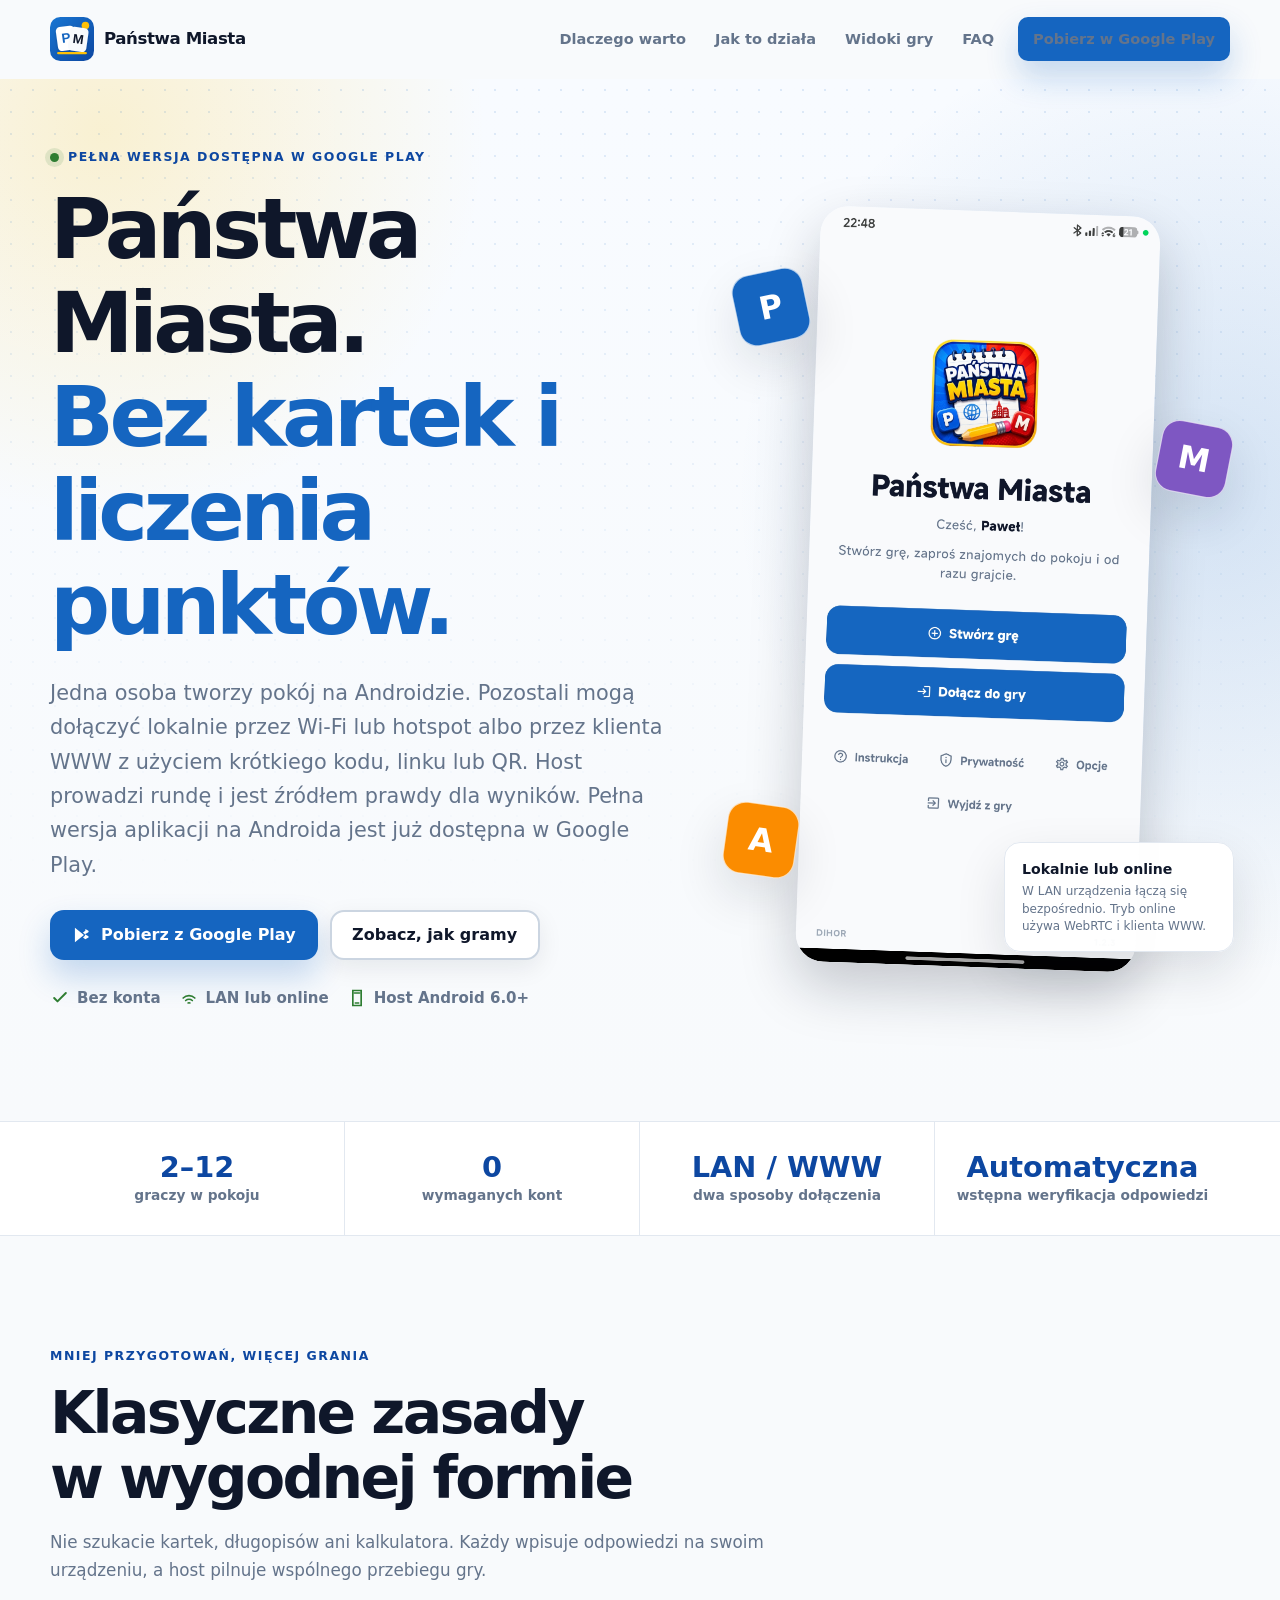
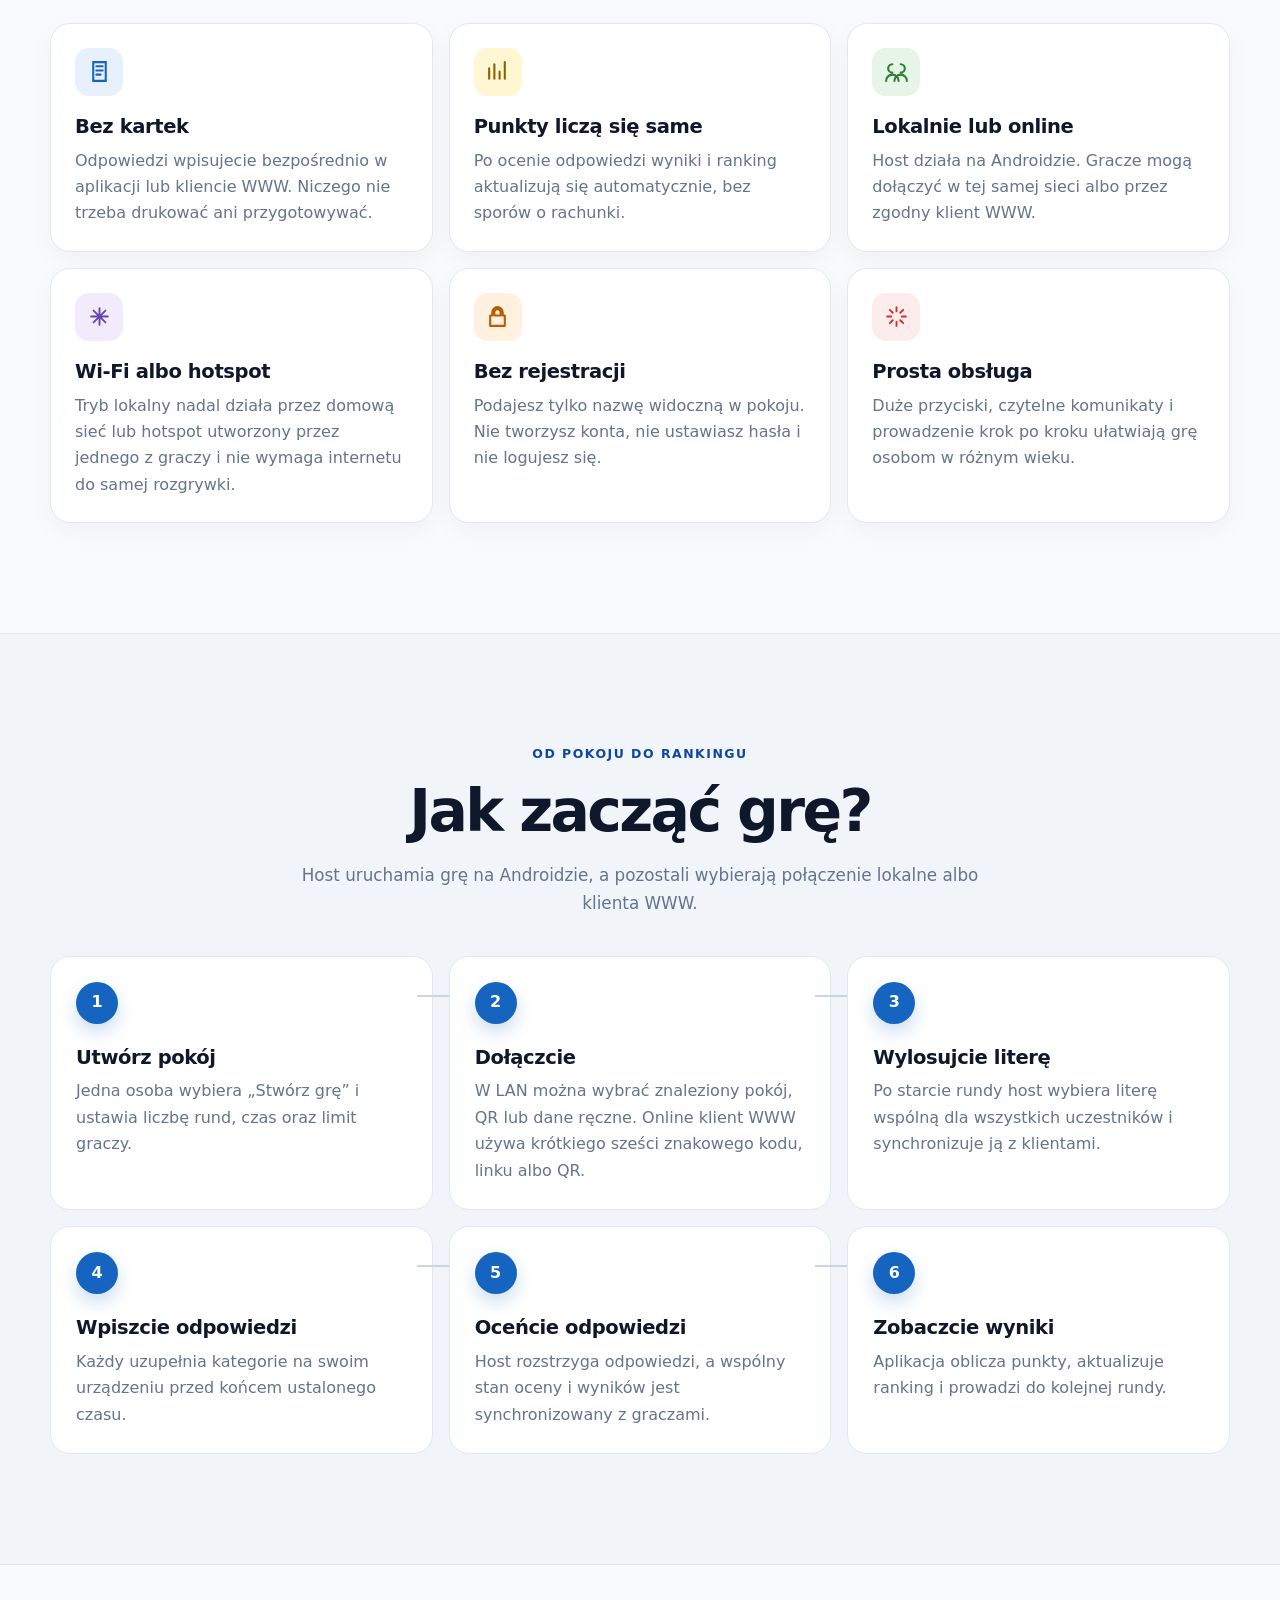
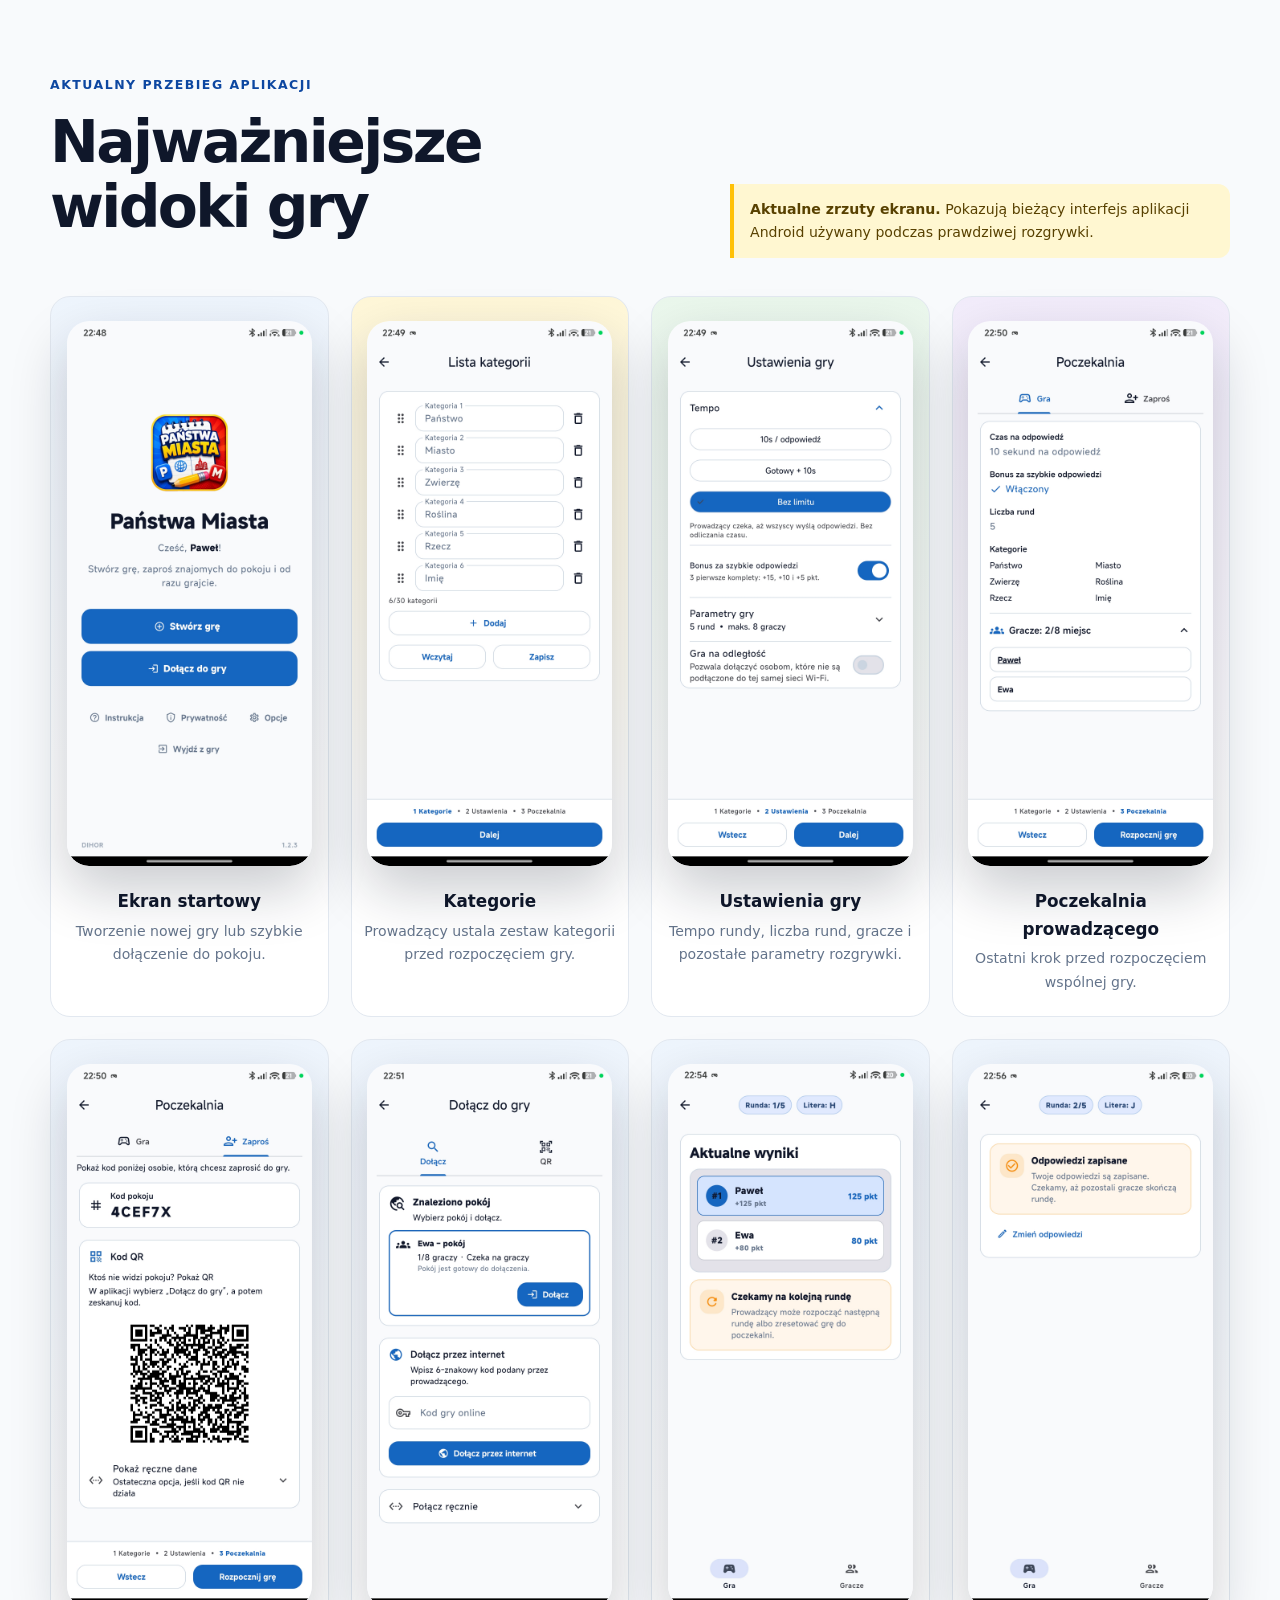
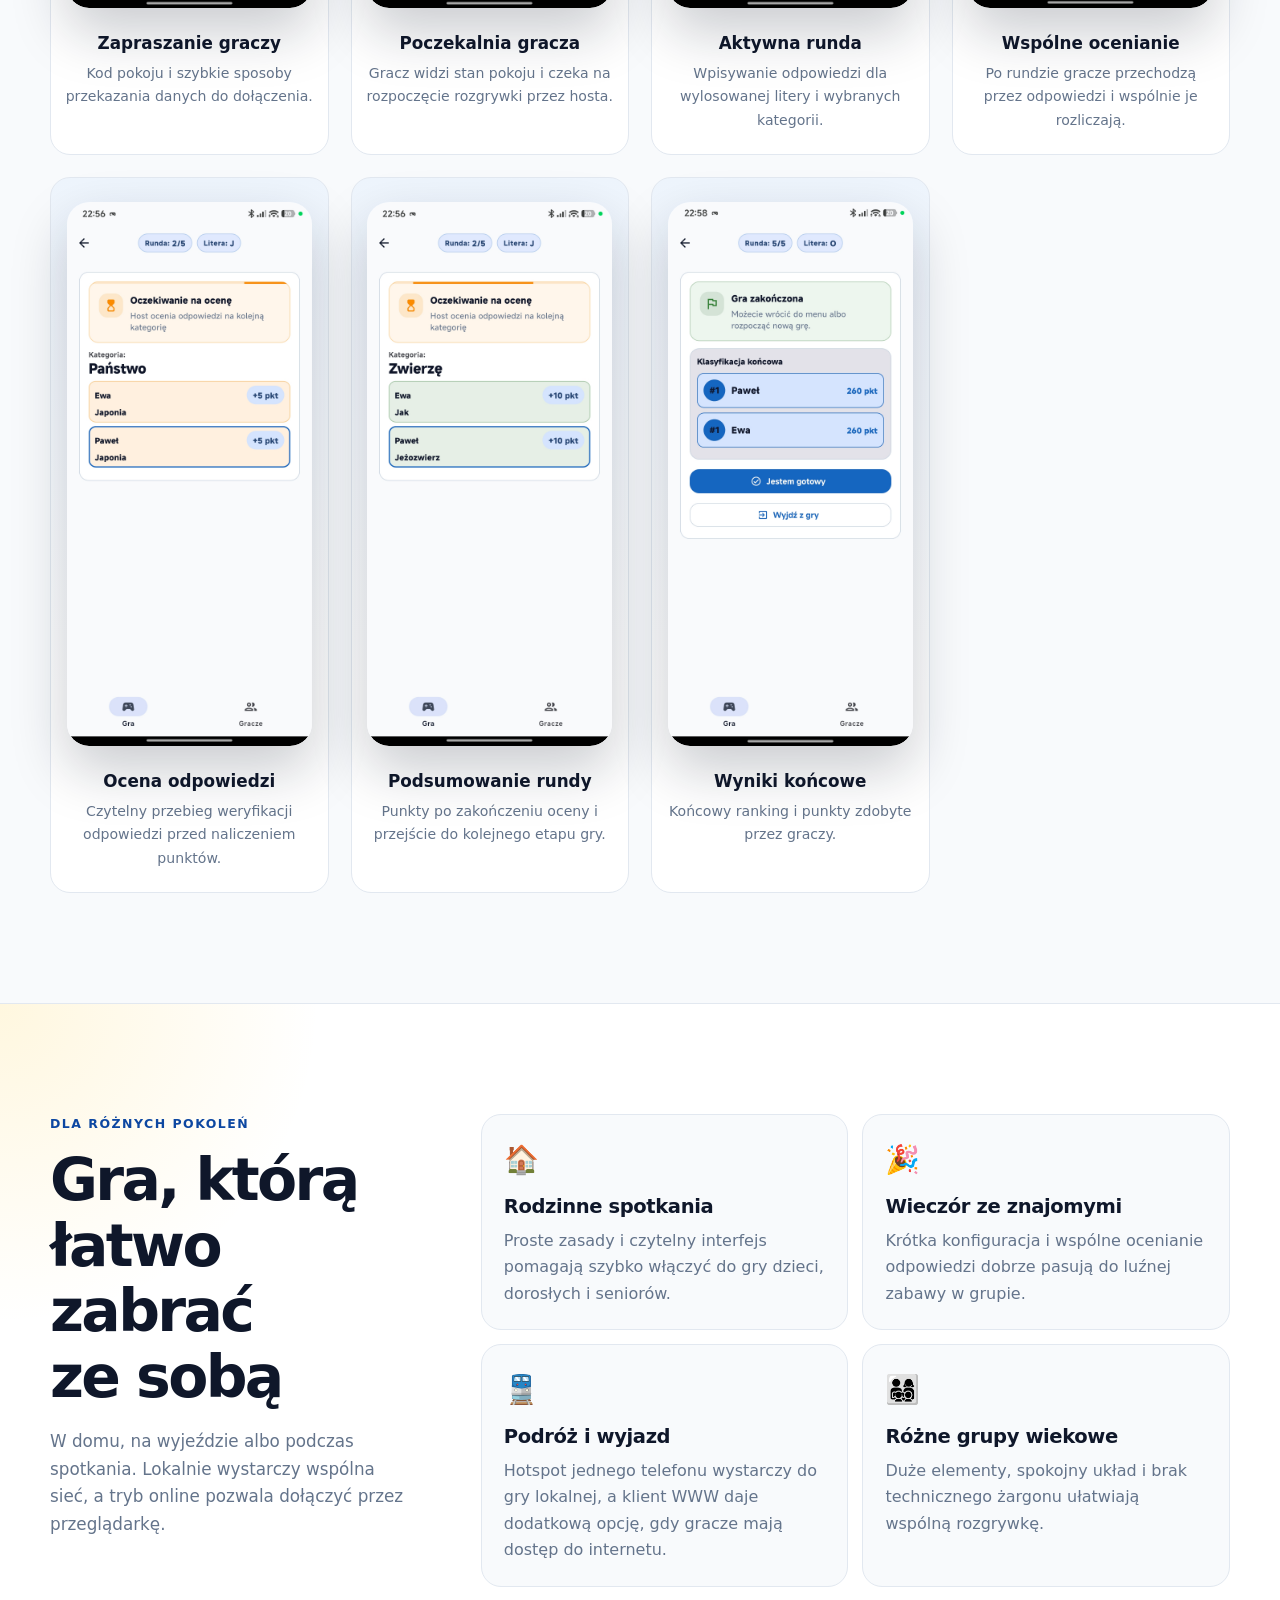
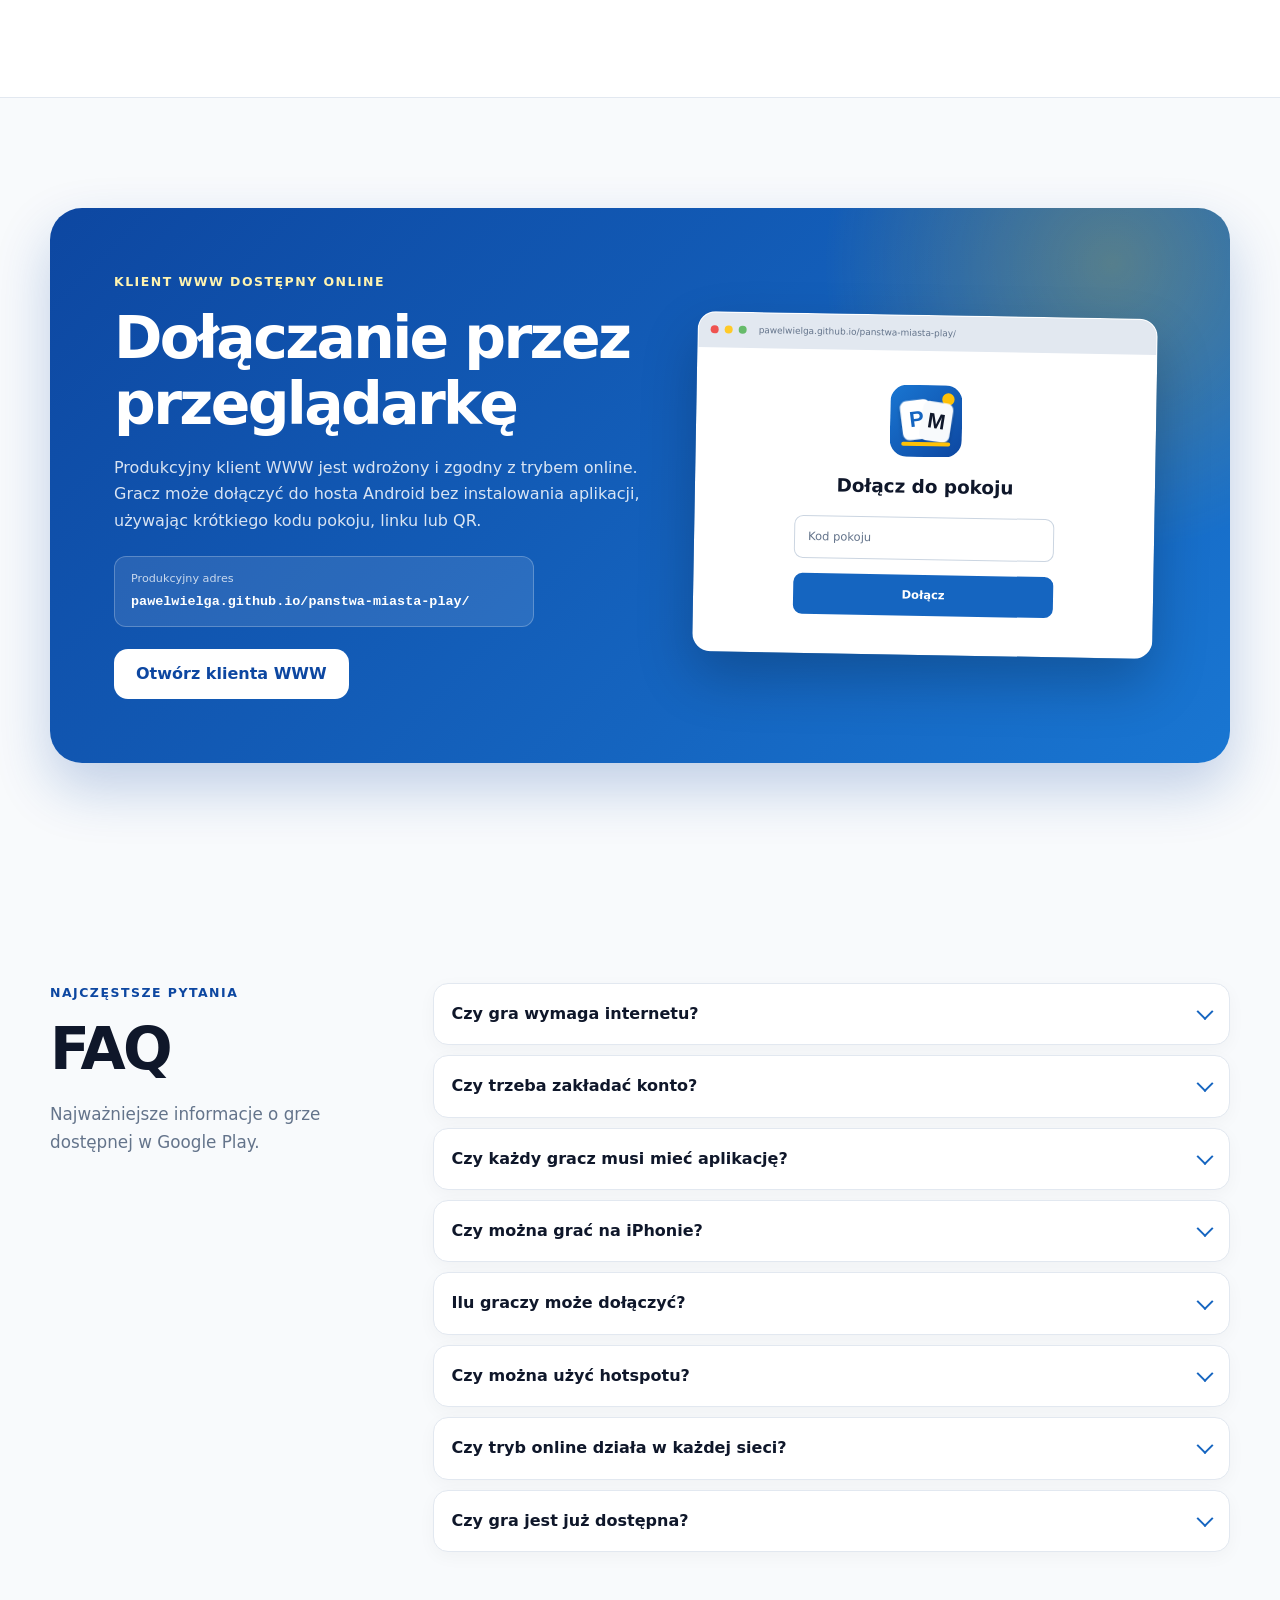
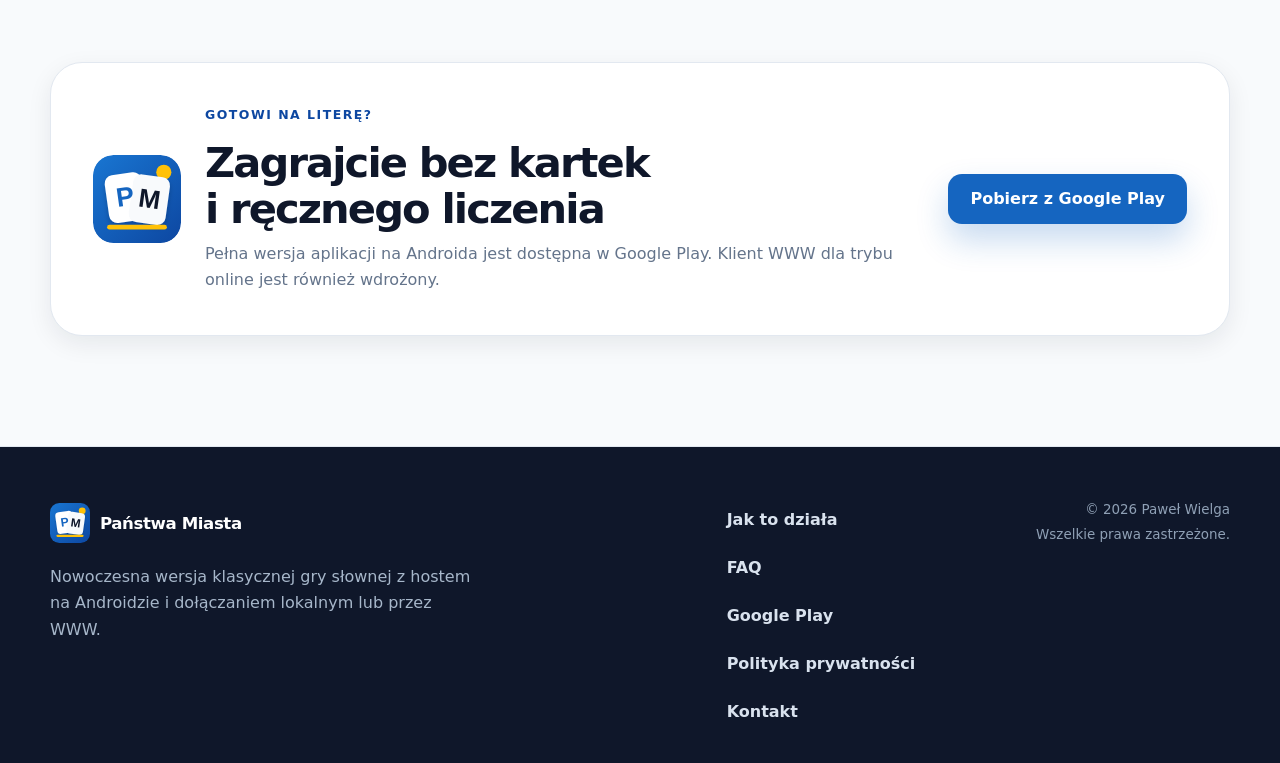
==== commit 52f6a4e6: "Use current 1.2.3 screenshots on landing page" ====
--- a/index.html
+++ b/index.html
@@ -113,7 +113,7 @@
           <div class="letter-tile letter-tile--three" aria-hidden="true">A</div>
           <div class="phone phone--hero phone--screenshot">
             <div class="phone-screen phone-screen--screenshot">
-              <div class="game-screenshot game-screenshot--0" role="img" aria-label="Ekran startowy aplikacji Państwa Miasta z przyciskami Stwórz grę i Dołącz do gry."></div>
+              <img class="game-screenshot game-screenshot--0" src="assets/screenshots/1.2.3/Screenshot_2026-09-14-22-48-37-806_app.dihor.panstwamiasta.jpg" alt="Ekran startowy aplikacji Państwa Miasta" fetchpriority="high">
             </div>
           </div>
           <div class="visual-note">
@@ -243,75 +243,58 @@
 
         <div class="screens-grid">
           <figure class="screen-card screen-card--screenshot">
-            <div class="phone phone--small phone--screenshot">
-              <div class="phone-screen phone-screen--screenshot">
-                <div class="game-screenshot game-screenshot--0" role="img" aria-label="Ekran startowy aplikacji Państwa Miasta z przyciskami Stwórz grę i Dołącz do gry."></div>
-              </div>
-            </div>
+            <div class="phone phone--small phone--screenshot"><div class="phone-screen phone-screen--screenshot"><img class="game-screenshot game-screenshot--0" src="assets/screenshots/1.2.3/Screenshot_2026-09-14-22-48-37-806_app.dihor.panstwamiasta.jpg" alt="Ekran startowy aplikacji Państwa Miasta" loading="lazy"></div></div>
             <figcaption><strong>Ekran startowy</strong><span>Tworzenie nowej gry lub szybkie dołączenie do pokoju.</span></figcaption>
           </figure>
 
           <figure class="screen-card screen-card--screenshot">
-            <div class="phone phone--small phone--screenshot">
-              <div class="phone-screen phone-screen--screenshot">
-                <div class="game-screenshot game-screenshot--1" role="img" aria-label="Ekran kategorii gry z listą Państwo, Miasto, Zwierzę, Roślina, Rzecz i Imię."></div>
-              </div>
-            </div>
-            <figcaption><strong>Kategorie</strong><span>Prowadzący ustala, dodaje i porządkuje kategorie przed grą.</span></figcaption>
-          </figure>
-
-          <figure class="screen-card screen-card--screenshot">
-            <div class="phone phone--small phone--screenshot">
-              <div class="phone-screen phone-screen--screenshot">
-                <div class="game-screenshot game-screenshot--2" role="img" aria-label="Ekran ustawień gry z wyborem tempa rundy i parametrami rozgrywki."></div>
-              </div>
-            </div>
-            <figcaption><strong>Ustawienia gry</strong><span>Tempo rundy, bonus za szybkość, liczba rund i limit graczy.</span></figcaption>
-          </figure>
-
-          <figure class="screen-card screen-card--screenshot">
-            <div class="phone phone--small phone--screenshot">
-              <div class="phone-screen phone-screen--screenshot">
-                <div class="game-screenshot game-screenshot--3" role="img" aria-label="Poczekalnia prowadzącego z kodem pokoju, listą graczy i kodem QR."></div>
-              </div>
-            </div>
-            <figcaption><strong>Poczekalnia prowadzącego</strong><span>Kod pokoju, lista graczy, QR i przycisk rozpoczęcia gry.</span></figcaption>
-          </figure>
-
-          <figure class="screen-card screen-card--screenshot">
-            <div class="phone phone--small phone--screenshot">
-              <div class="phone-screen phone-screen--screenshot">
-                <div class="game-screenshot game-screenshot--4" role="img" aria-label="Ekran dołączania do gry z wykrytym pokojem lokalnym i polem kodu gry online."></div>
-              </div>
-            </div>
-            <figcaption><strong>Dołączanie do gry</strong><span>Wykryty pokój w sieci lokalnej albo dołączenie przez internet.</span></figcaption>
-          </figure>
-
-          <figure class="screen-card screen-card--screenshot">
-            <div class="phone phone--small phone--screenshot">
-              <div class="phone-screen phone-screen--screenshot">
-                <div class="game-screenshot game-screenshot--5" role="img" aria-label="Ekran poczekalni gracza z listą trzech osób w pokoju."></div>
-              </div>
-            </div>
-            <figcaption><strong>Lista graczy</strong><span>Każdy widzi, kto jest już w pokoju i czeka na start.</span></figcaption>
-          </figure>
-
-          <figure class="screen-card screen-card--screenshot">
-            <div class="phone phone--small phone--screenshot">
-              <div class="phone-screen phone-screen--screenshot">
-                <div class="game-screenshot game-screenshot--6" role="img" aria-label="Ekran oczekiwania na prowadzącego z kategoriami, informacją o czasie i kodem QR."></div>
-              </div>
-            </div>
-            <figcaption><strong>Oczekiwanie na prowadzącego</strong><span>Gracz widzi zasady rundy, kategorie i QR do zaproszenia kolejnej osoby.</span></figcaption>
-          </figure>
-
-          <figure class="screen-card screen-card--screenshot">
-            <div class="phone phone--small phone--screenshot">
-              <div class="phone-screen phone-screen--screenshot">
-                <div class="game-screenshot game-screenshot--7" role="img" aria-label="Ekran końca gry z klasyfikacją końcową i punktami graczy."></div>
-              </div>
-            </div>
-            <figcaption><strong>Wyniki końcowe</strong><span>Ranking, punkty i możliwość rozpoczęcia kolejnej serii.</span></figcaption>
+            <div class="phone phone--small phone--screenshot"><div class="phone-screen phone-screen--screenshot"><img class="game-screenshot game-screenshot--1" src="assets/screenshots/1.2.3/Screenshot_2026-09-14-22-49-20-690_app.dihor.panstwamiasta.jpg" alt="Ekran wyboru kategorii gry" loading="lazy"></div></div>
+            <figcaption><strong>Kategorie</strong><span>Prowadzący ustala zestaw kategorii przed rozpoczęciem gry.</span></figcaption>
+          </figure>
+
+          <figure class="screen-card screen-card--screenshot">
+            <div class="phone phone--small phone--screenshot"><div class="phone-screen phone-screen--screenshot"><img class="game-screenshot game-screenshot--2" src="assets/screenshots/1.2.3/Screenshot_2026-09-14-22-49-27-254_app.dihor.panstwamiasta.jpg" alt="Ekran ustawień gry" loading="lazy"></div></div>
+            <figcaption><strong>Ustawienia gry</strong><span>Tempo rundy, liczba rund, gracze i pozostałe parametry rozgrywki.</span></figcaption>
+          </figure>
+
+          <figure class="screen-card screen-card--screenshot">
+            <div class="phone phone--small phone--screenshot"><div class="phone-screen phone-screen--screenshot"><img class="game-screenshot game-screenshot--3" src="assets/screenshots/1.2.3/Screenshot_2026-09-14-22-50-54-017_app.dihor.panstwamiasta.jpg" alt="Poczekalnia prowadzącego" loading="lazy"></div></div>
+            <figcaption><strong>Poczekalnia prowadzącego</strong><span>Ostatni krok przed rozpoczęciem wspólnej gry.</span></figcaption>
+          </figure>
+
+          <figure class="screen-card screen-card--screenshot">
+            <div class="phone phone--small phone--screenshot"><div class="phone-screen phone-screen--screenshot"><img class="game-screenshot game-screenshot--4" src="assets/screenshots/1.2.3/Screenshot_2026-09-14-22-50-58-017_app.dihor.panstwamiasta.jpg" alt="Widok zapraszania graczy do pokoju" loading="lazy"></div></div>
+            <figcaption><strong>Zapraszanie graczy</strong><span>Kod pokoju i szybkie sposoby przekazania danych do dołączenia.</span></figcaption>
+          </figure>
+
+          <figure class="screen-card screen-card--screenshot">
+            <div class="phone phone--small phone--screenshot"><div class="phone-screen phone-screen--screenshot"><img class="game-screenshot game-screenshot--5" src="assets/screenshots/1.2.3/Screenshot_2026-09-14-22-51-16-195_app.dihor.panstwamiasta.jpg" alt="Poczekalnia gracza" loading="lazy"></div></div>
+            <figcaption><strong>Poczekalnia gracza</strong><span>Gracz widzi stan pokoju i czeka na rozpoczęcie rozgrywki przez hosta.</span></figcaption>
+          </figure>
+
+          <figure class="screen-card screen-card--screenshot">
+            <div class="phone phone--small phone--screenshot"><div class="phone-screen phone-screen--screenshot"><img class="game-screenshot game-screenshot--6" src="assets/screenshots/1.2.3/Screenshot_2026-09-14-22-54-09-363_app.dihor.panstwamiasta.jpg" alt="Ekran aktywnej rundy Państwa Miasta" loading="lazy"></div></div>
+            <figcaption><strong>Aktywna runda</strong><span>Wpisywanie odpowiedzi dla wylosowanej litery i wybranych kategorii.</span></figcaption>
+          </figure>
+
+          <figure class="screen-card screen-card--screenshot">
+            <div class="phone phone--small phone--screenshot"><div class="phone-screen phone-screen--screenshot"><img class="game-screenshot game-screenshot--7" src="assets/screenshots/1.2.3/Screenshot_2026-09-14-22-56-08-355_app.dihor.panstwamiasta.jpg" alt="Ekran wspólnego oceniania odpowiedzi" loading="lazy"></div></div>
+            <figcaption><strong>Wspólne ocenianie</strong><span>Po rundzie gracze przechodzą przez odpowiedzi i wspólnie je rozliczają.</span></figcaption>
+          </figure>
+
+          <figure class="screen-card screen-card--screenshot">
+            <div class="phone phone--small phone--screenshot"><div class="phone-screen phone-screen--screenshot"><img class="game-screenshot game-screenshot--8" src="assets/screenshots/1.2.3/Screenshot_2026-09-14-22-56-16-187_app.dihor.panstwamiasta.jpg" alt="Ekran oceny odpowiedzi graczy" loading="lazy"></div></div>
+            <figcaption><strong>Ocena odpowiedzi</strong><span>Czytelny przebieg weryfikacji odpowiedzi przed naliczeniem punktów.</span></figcaption>
+          </figure>
+
+          <figure class="screen-card screen-card--screenshot">
+            <div class="phone phone--small phone--screenshot"><div class="phone-screen phone-screen--screenshot"><img class="game-screenshot game-screenshot--9" src="assets/screenshots/1.2.3/Screenshot_2026-09-14-22-56-25-536_app.dihor.panstwamiasta.jpg" alt="Podsumowanie rundy" loading="lazy"></div></div>
+            <figcaption><strong>Podsumowanie rundy</strong><span>Punkty po zakończeniu oceny i przejście do kolejnego etapu gry.</span></figcaption>
+          </figure>
+
+          <figure class="screen-card screen-card--screenshot">
+            <div class="phone phone--small phone--screenshot"><div class="phone-screen phone-screen--screenshot"><img class="game-screenshot game-screenshot--10" src="assets/screenshots/1.2.3/Screenshot_2026-09-14-22-58-09-696_app.dihor.panstwamiasta.jpg" alt="Wyniki końcowe gry" loading="lazy"></div></div>
+            <figcaption><strong>Wyniki końcowe</strong><span>Końcowy ranking i punkty zdobyte przez graczy.</span></figcaption>
           </figure>
         </div>
       </div>
@@ -439,4 +422,4 @@
     </div>
   </footer>
 </body>
-</html>+</html>
--- a/styles.css
+++ b/styles.css
@@ -14,7 +14,7 @@
 
 .phone--hero.phone--screenshot,
 .phone--small.phone--screenshot {
-  aspect-ratio: 691 / 1536;
+  aspect-ratio: 1220 / 2712;
 }
 
 .phone--hero.phone--screenshot {
@@ -36,29 +36,11 @@
 }
 
 .game-screenshot {
+  display: block;
   width: 100%;
   height: 100%;
-  background-repeat: no-repeat;
-  background-size: 200% 100%;
+  object-fit: cover;
 }
-
-.game-screenshot--0,
-.game-screenshot--1 { background-image: url("assets/screenshots/screens-1.webp"); }
-.game-screenshot--2,
-.game-screenshot--3 { background-image: url("assets/screenshots/screens-2.webp"); }
-.game-screenshot--4,
-.game-screenshot--5 { background-image: url("assets/screenshots/screens-3.webp"); }
-.game-screenshot--6,
-.game-screenshot--7 { background-image: url("assets/screenshots/screens-4.webp"); }
-
-.game-screenshot--0,
-.game-screenshot--2,
-.game-screenshot--4,
-.game-screenshot--6 { background-position: left top; }
-.game-screenshot--1,
-.game-screenshot--3,
-.game-screenshot--5,
-.game-screenshot--7 { background-position: right top; }
 
 .screen-card--screenshot {
   align-content: start;
@@ -80,4 +62,3 @@
     scroll-snap-align: center;
   }
 }
-
